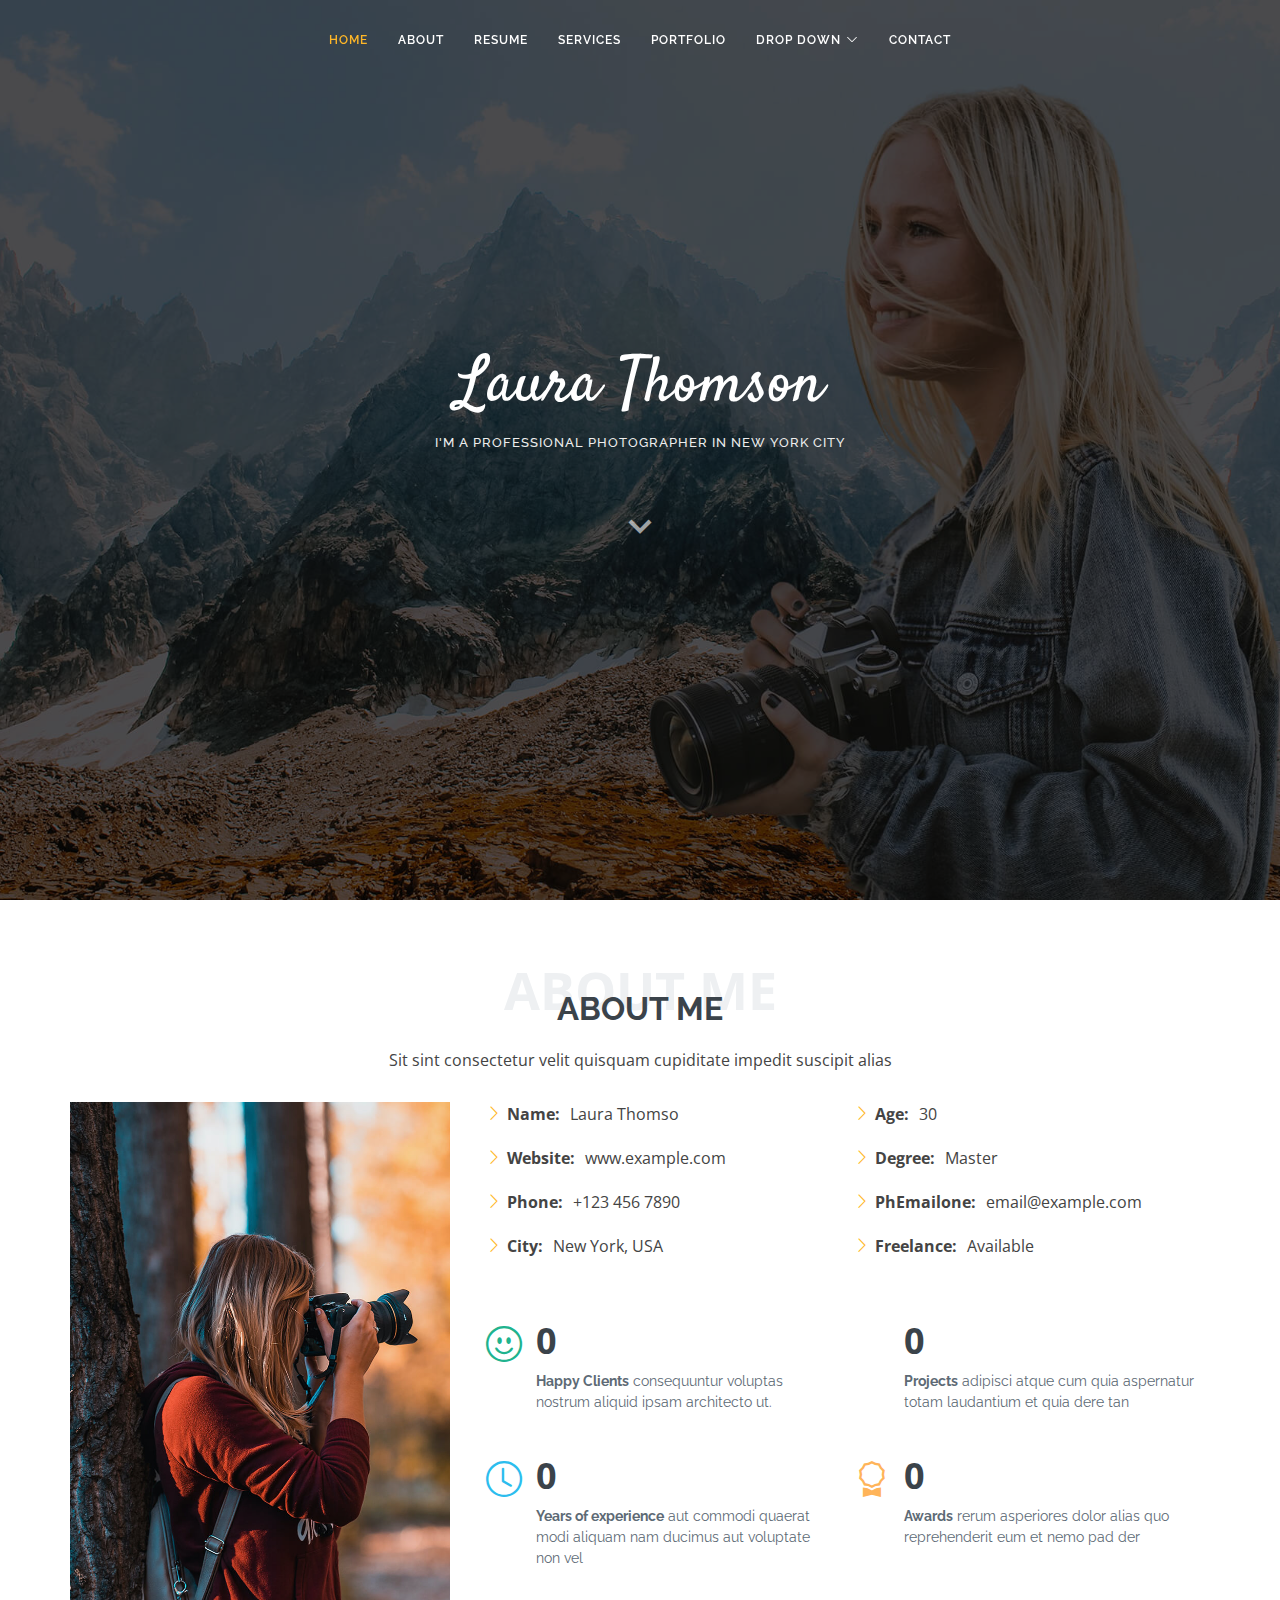
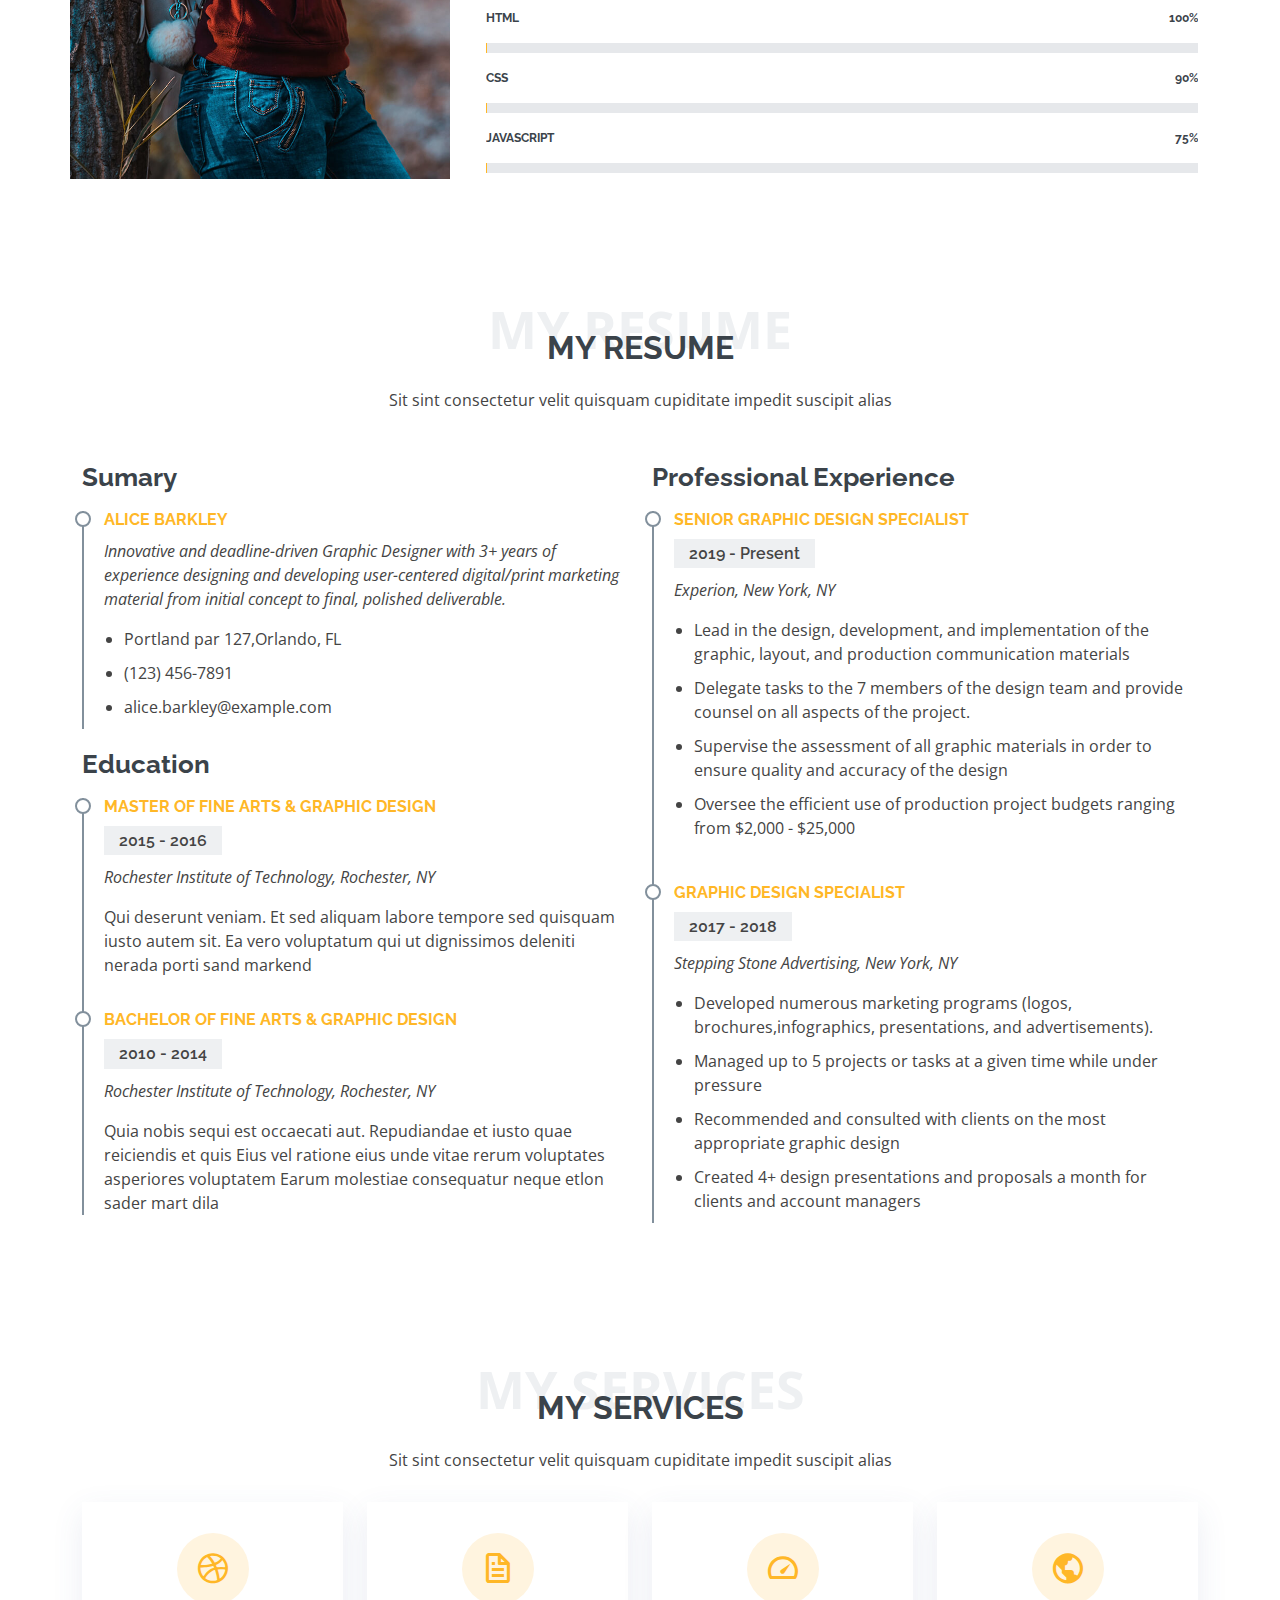
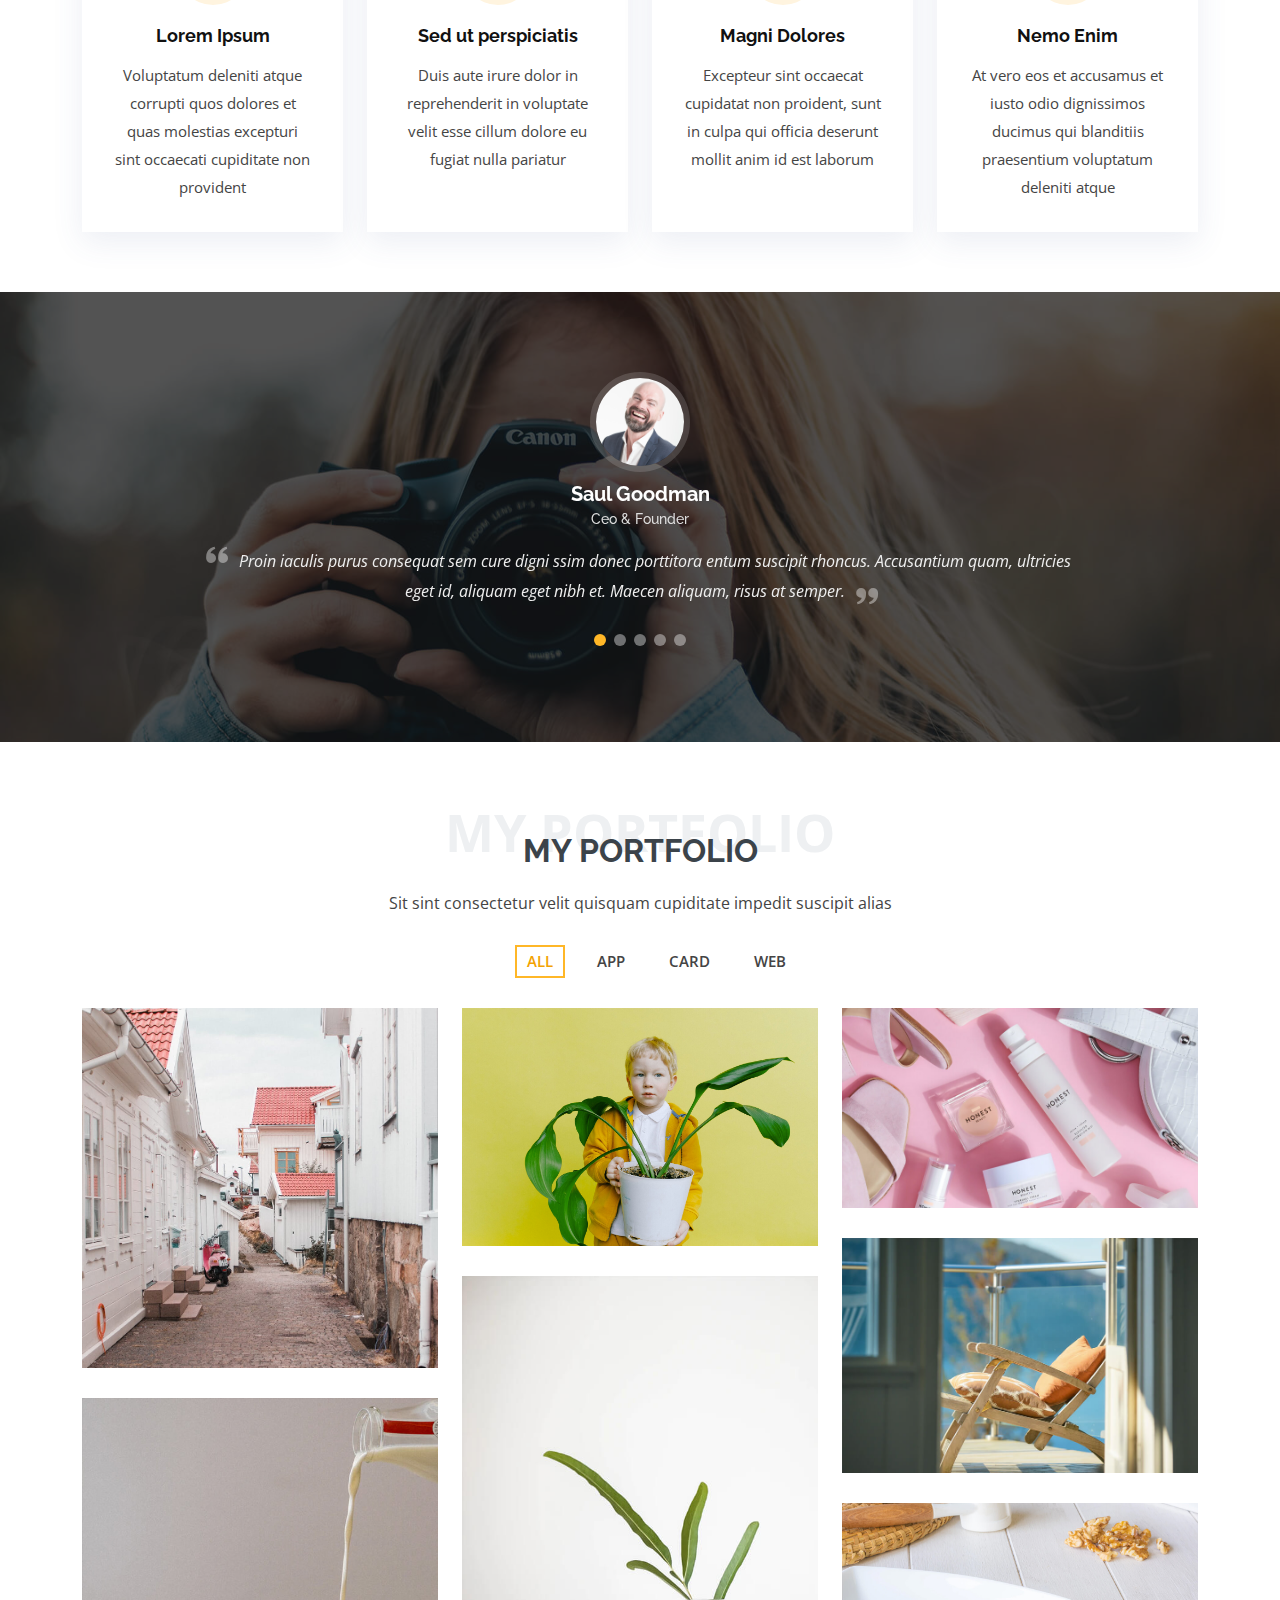
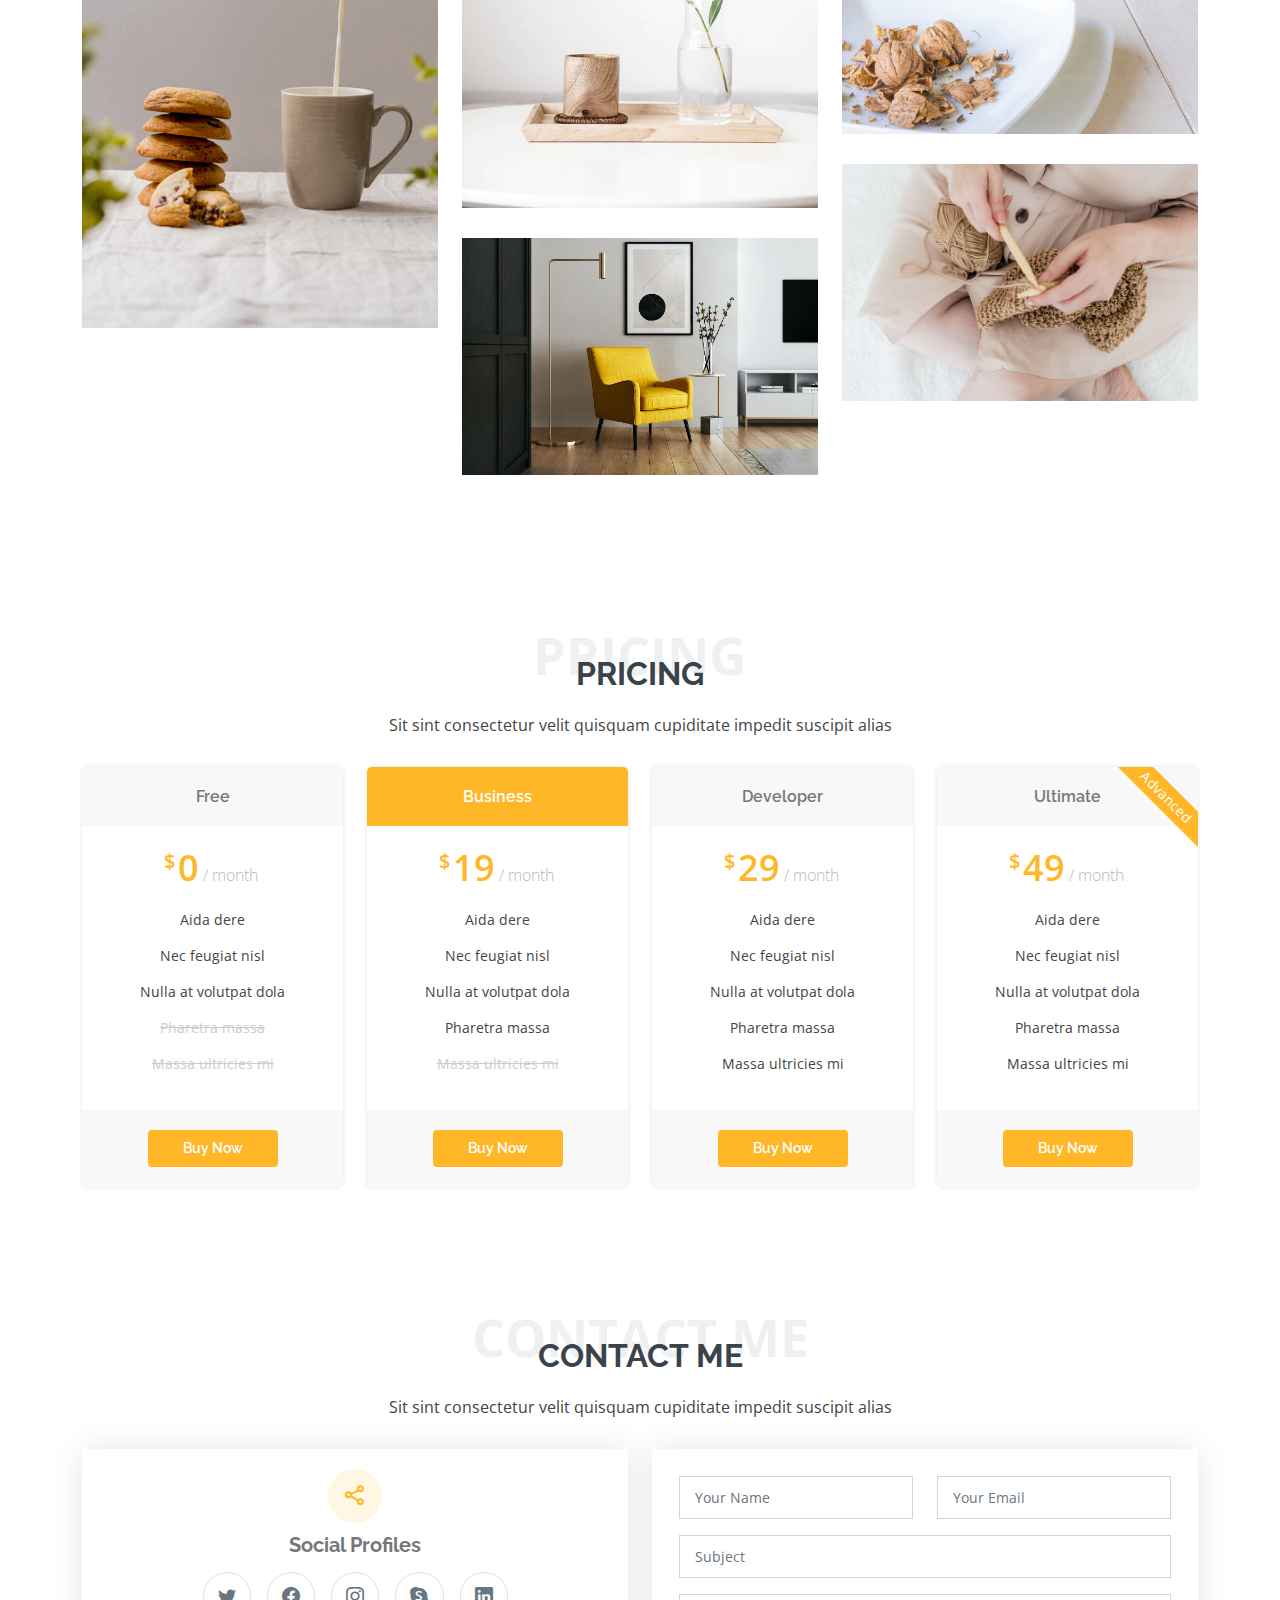
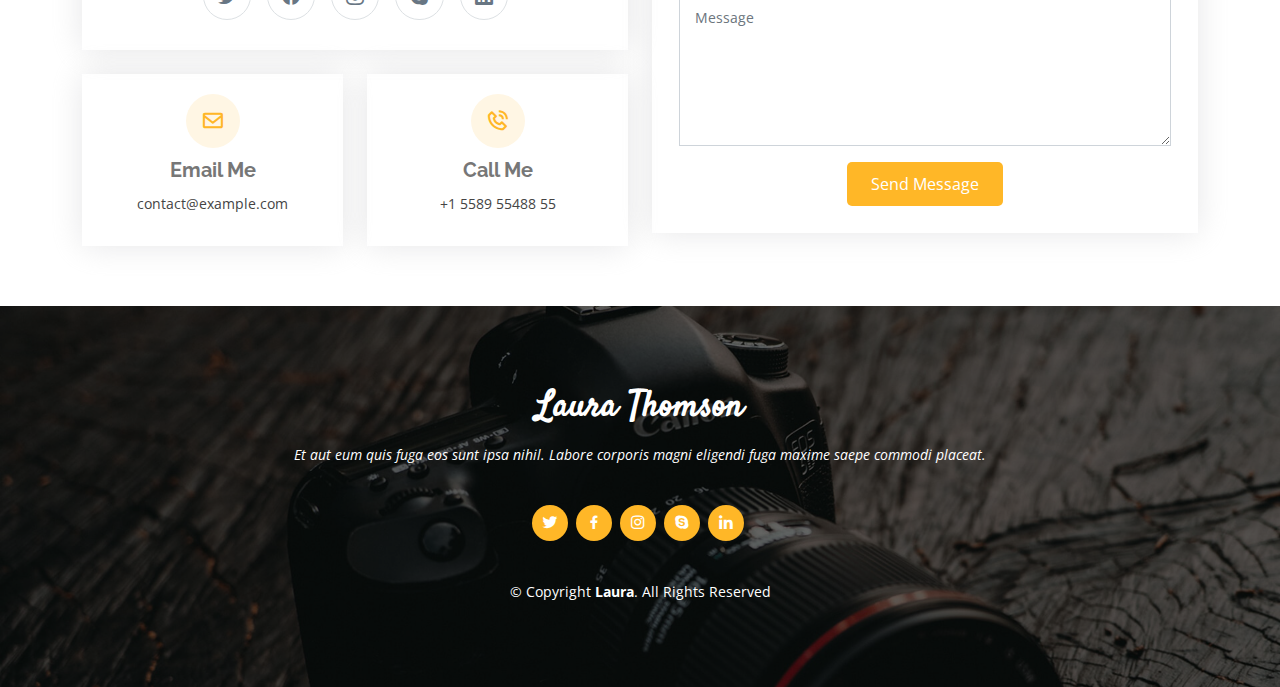
==== index.html @ f68df06b "Adds Laura starter files." ====
<!DOCTYPE html>
<html lang="en">

<head>
  <meta charset="utf-8">
  <meta content="width=device-width, initial-scale=1.0" name="viewport">

  <title>Laura Bootstrap Template - Index</title>
  <meta content="" name="description">
  <meta content="" name="keywords">

  <!-- Favicons -->
  <link href="assets/img/favicon.png" rel="icon">
  <link href="assets/img/apple-touch-icon.png" rel="apple-touch-icon">

  <!-- Google Fonts -->
  <link href="https://fonts.googleapis.com/css?family=Open+Sans:300,300i,400,400i,600,600i,700,700i|Raleway:300,300i,400,400i,500,500i,600,600i,700,700i|Satisfy" rel="stylesheet">

  <!-- Vendor CSS Files -->
  <link href="assets/vendor/bootstrap/css/bootstrap.min.css" rel="stylesheet">
  <link href="assets/vendor/bootstrap-icons/bootstrap-icons.css" rel="stylesheet">
  <link href="assets/vendor/boxicons/css/boxicons.min.css" rel="stylesheet">
  <link href="assets/vendor/glightbox/css/glightbox.min.css" rel="stylesheet">
  <link href="assets/vendor/swiper/swiper-bundle.min.css" rel="stylesheet">

  <!-- Template Main CSS File -->
  <link href="assets/css/style.css" rel="stylesheet">

  <!-- =======================================================
  * Template Name: Laura - v4.3.0
  * Template URL: https://bootstrapmade.com/laura-free-creative-bootstrap-theme/
  * Author: BootstrapMade.com
  * License: https://bootstrapmade.com/license/
  ======================================================== -->
</head>

<body>

  <!-- ======= Header ======= -->
  <header id="header" class="fixed-top d-flex justify-content-center align-items-center header-transparent">

    <nav id="navbar" class="navbar">
      <ul>
        <li><a class="nav-link scrollto active" href="#hero">Home</a></li>
        <li><a class="nav-link scrollto" href="#about">About</a></li>
        <li><a class="nav-link scrollto" href="#resume">Resume</a></li>
        <li><a class="nav-link scrollto" href="#services">Services</a></li>
        <li><a class="nav-link scrollto " href="#portfolio">Portfolio</a></li>
        <li class="dropdown"><a href="#"><span>Drop Down</span> <i class="bi bi-chevron-down"></i></a>
          <ul>
            <li><a href="#">Drop Down 1</a></li>
            <li class="dropdown"><a href="#"><span>Deep Drop Down</span> <i class="bi bi-chevron-right"></i></a>
              <ul>
                <li><a href="#">Deep Drop Down 1</a></li>
                <li><a href="#">Deep Drop Down 2</a></li>
                <li><a href="#">Deep Drop Down 3</a></li>
                <li><a href="#">Deep Drop Down 4</a></li>
                <li><a href="#">Deep Drop Down 5</a></li>
              </ul>
            </li>
            <li><a href="#">Drop Down 2</a></li>
            <li><a href="#">Drop Down 3</a></li>
            <li><a href="#">Drop Down 4</a></li>
          </ul>
        </li>
        <li><a class="nav-link scrollto" href="#contact">Contact</a></li>
      </ul>
      <i class="bi bi-list mobile-nav-toggle"></i>
    </nav><!-- .navbar -->

  </header><!-- End Header -->

  <!-- ======= Hero Section ======= -->
  <section id="hero">
    <div class="hero-container">
      <h1>Laura Thomson</h1>
      <h2>I'm a Professional Photographer In New York City</h2>
      <a href="#about" class="btn-scroll scrollto" title="Scroll Down"><i class="bx bx-chevron-down"></i></a>
    </div>
  </section><!-- End Hero -->

  <main id="main">

    <!-- ======= About Me Section ======= -->
    <section id="about" class="about">
      <div class="container">

        <div class="section-title">
          <span>About Me</span>
          <h2>About Me</h2>
          <p>Sit sint consectetur velit quisquam cupiditate impedit suscipit alias</p>
        </div>

        <div class="row">
          <div class="image col-lg-4 d-flex align-items-stretch justify-content-center justify-content-lg-start"></div>
          <div class="col-lg-8 d-flex flex-column align-items-stretch">
            <div class="content ps-lg-4 d-flex flex-column justify-content-center">
              <div class="row">
                <div class="col-lg-6">
                  <ul>
                    <li><i class="bi bi-chevron-right"></i> <strong>Name:</strong> <span>Laura Thomso</span></li>
                    <li><i class="bi bi-chevron-right"></i> <strong>Website:</strong> <span>www.example.com</span></li>
                    <li><i class="bi bi-chevron-right"></i> <strong>Phone:</strong> <span>+123 456 7890</span></li>
                    <li><i class="bi bi-chevron-right"></i> <strong>City:</strong> <span>New York, USA</span></li>
                  </ul>
                </div>
                <div class="col-lg-6">
                  <ul>
                    <li><i class="bi bi-chevron-right"></i> <strong>Age:</strong> <span>30</span></li>
                    <li><i class="bi bi-chevron-right"></i> <strong>Degree:</strong> <span>Master</span></li>
                    <li><i class="bi bi-chevron-right"></i> <strong>PhEmailone:</strong> <span>email@example.com</span></li>
                    <li><i class="bi bi-chevron-right"></i> <strong>Freelance:</strong> <span>Available</span></li>
                  </ul>
                </div>
              </div>
              <div class="row mt-n4">
                <div class="col-md-6 mt-5 d-md-flex align-items-md-stretch">
                  <div class="count-box">
                    <i class="bi bi-emoji-smile" style="color: #20b38e;"></i>
                    <span data-purecounter-start="0" data-purecounter-end="232" data-purecounter-duration="1" class="purecounter"></span>
                    <p><strong>Happy Clients</strong> consequuntur voluptas nostrum aliquid ipsam architecto ut.</p>
                  </div>
                </div>

                <div class="col-md-6 mt-5 d-md-flex align-items-md-stretch">
                  <div class="count-box">
                    <i class="bi bi-journal-richtextr" style="color: #8a1ac2;"></i>
                    <span data-purecounter-start="0" data-purecounter-end="521" data-purecounter-duration="1" class="purecounter"></span>
                    <p><strong>Projects</strong> adipisci atque cum quia aspernatur totam laudantium et quia dere tan</p>
                  </div>
                </div>

                <div class="col-md-6 mt-5 d-md-flex align-items-md-stretch">
                  <div class="count-box">
                    <i class="bi bi-clock" style="color: #2cbdee;"></i>
                    <span data-purecounter-start="0" data-purecounter-end="18" data-purecounter-duration="1" class="purecounter"></span>
                    <p><strong>Years of experience</strong> aut commodi quaerat modi aliquam nam ducimus aut voluptate non vel</p>
                  </div>
                </div>

                <div class="col-md-6 mt-5 d-md-flex align-items-md-stretch">
                  <div class="count-box">
                    <i class="bi bi-award" style="color: #ffb459;"></i>
                    <span data-purecounter-start="0" data-purecounter-end="16" data-purecounter-duration="1" class="purecounter"></span>
                    <p><strong>Awards</strong> rerum asperiores dolor alias quo reprehenderit eum et nemo pad der</p>
                  </div>
                </div>
              </div>
            </div><!-- End .content-->

            <div class="skills-content ps-lg-4">
              <div class="progress">
                <span class="skill">HTML <i class="val">100%</i></span>
                <div class="progress-bar-wrap">
                  <div class="progress-bar" role="progressbar" aria-valuenow="100" aria-valuemin="0" aria-valuemax="100"></div>
                </div>
              </div>

              <div class="progress">
                <span class="skill">CSS <i class="val">90%</i></span>
                <div class="progress-bar-wrap">
                  <div class="progress-bar" role="progressbar" aria-valuenow="90" aria-valuemin="0" aria-valuemax="100"></div>
                </div>
              </div>

              <div class="progress">
                <span class="skill">JavaScript <i class="val">75%</i></span>
                <div class="progress-bar-wrap">
                  <div class="progress-bar" role="progressbar" aria-valuenow="75" aria-valuemin="0" aria-valuemax="100"></div>
                </div>
              </div>
            </div>

          </div>
        </div>

      </div>
    </section><!-- End About Me Section -->

    <!-- ======= My Resume Section ======= -->
    <section id="resume" class="resume">
      <div class="container">

        <div class="section-title">
          <span>My Resume</span>
          <h2>My Resume</h2>
          <p>Sit sint consectetur velit quisquam cupiditate impedit suscipit alias</p>
        </div>

        <div class="row">
          <div class="col-lg-6">
            <h3 class="resume-title">Sumary</h3>
            <div class="resume-item pb-0">
              <h4>Alice Barkley</h4>
              <p><em>Innovative and deadline-driven Graphic Designer with 3+ years of experience designing and developing user-centered digital/print marketing material from initial concept to final, polished deliverable.</em></p>
              <p>
              <ul>
                <li>Portland par 127,Orlando, FL</li>
                <li>(123) 456-7891</li>
                <li>alice.barkley@example.com</li>
              </ul>
              </p>
            </div>

            <h3 class="resume-title">Education</h3>
            <div class="resume-item">
              <h4>Master of Fine Arts &amp; Graphic Design</h4>
              <h5>2015 - 2016</h5>
              <p><em>Rochester Institute of Technology, Rochester, NY</em></p>
              <p>Qui deserunt veniam. Et sed aliquam labore tempore sed quisquam iusto autem sit. Ea vero voluptatum qui ut dignissimos deleniti nerada porti sand markend</p>
            </div>
            <div class="resume-item">
              <h4>Bachelor of Fine Arts &amp; Graphic Design</h4>
              <h5>2010 - 2014</h5>
              <p><em>Rochester Institute of Technology, Rochester, NY</em></p>
              <p>Quia nobis sequi est occaecati aut. Repudiandae et iusto quae reiciendis et quis Eius vel ratione eius unde vitae rerum voluptates asperiores voluptatem Earum molestiae consequatur neque etlon sader mart dila</p>
            </div>
          </div>
          <div class="col-lg-6">
            <h3 class="resume-title">Professional Experience</h3>
            <div class="resume-item">
              <h4>Senior graphic design specialist</h4>
              <h5>2019 - Present</h5>
              <p><em>Experion, New York, NY </em></p>
              <p>
              <ul>
                <li>Lead in the design, development, and implementation of the graphic, layout, and production communication materials</li>
                <li>Delegate tasks to the 7 members of the design team and provide counsel on all aspects of the project. </li>
                <li>Supervise the assessment of all graphic materials in order to ensure quality and accuracy of the design</li>
                <li>Oversee the efficient use of production project budgets ranging from $2,000 - $25,000</li>
              </ul>
              </p>
            </div>
            <div class="resume-item">
              <h4>Graphic design specialist</h4>
              <h5>2017 - 2018</h5>
              <p><em>Stepping Stone Advertising, New York, NY</em></p>
              <p>
              <ul>
                <li>Developed numerous marketing programs (logos, brochures,infographics, presentations, and advertisements).</li>
                <li>Managed up to 5 projects or tasks at a given time while under pressure</li>
                <li>Recommended and consulted with clients on the most appropriate graphic design</li>
                <li>Created 4+ design presentations and proposals a month for clients and account managers</li>
              </ul>
              </p>
            </div>
          </div>
        </div>

      </div>
    </section><!-- End My Resume Section -->

    <!-- ======= My Services Section ======= -->
    <section id="services" class="services">
      <div class="container">

        <div class="section-title">
          <span>My Services</span>
          <h2>My Services</h2>
          <p>Sit sint consectetur velit quisquam cupiditate impedit suscipit alias</p>
        </div>

        <div class="row">
          <div class="col-md-6 col-lg-3 d-flex align-items-stretch mb-5 mb-lg-0">
            <div class="icon-box">
              <div class="icon"><i class="bx bxl-dribbble"></i></div>
              <h4 class="title"><a href="">Lorem Ipsum</a></h4>
              <p class="description">Voluptatum deleniti atque corrupti quos dolores et quas molestias excepturi sint occaecati cupiditate non provident</p>
            </div>
          </div>

          <div class="col-md-6 col-lg-3 d-flex align-items-stretch mb-5 mb-lg-0">
            <div class="icon-box">
              <div class="icon"><i class="bx bx-file"></i></div>
              <h4 class="title"><a href="">Sed ut perspiciatis</a></h4>
              <p class="description">Duis aute irure dolor in reprehenderit in voluptate velit esse cillum dolore eu fugiat nulla pariatur</p>
            </div>
          </div>

          <div class="col-md-6 col-lg-3 d-flex align-items-stretch mb-5 mb-lg-0">
            <div class="icon-box">
              <div class="icon"><i class="bx bx-tachometer"></i></div>
              <h4 class="title"><a href="">Magni Dolores</a></h4>
              <p class="description">Excepteur sint occaecat cupidatat non proident, sunt in culpa qui officia deserunt mollit anim id est laborum</p>
            </div>
          </div>

          <div class="col-md-6 col-lg-3 d-flex align-items-stretch mb-5 mb-lg-0">
            <div class="icon-box">
              <div class="icon"><i class="bx bx-world"></i></div>
              <h4 class="title"><a href="">Nemo Enim</a></h4>
              <p class="description">At vero eos et accusamus et iusto odio dignissimos ducimus qui blanditiis praesentium voluptatum deleniti atque</p>
            </div>
          </div>

        </div>

      </div>
    </section><!-- End My Services Section -->

    <!-- ======= Testimonials Section ======= -->
    <section id="testimonials" class="testimonials">
      <div class="container position-relative">

        <div class="testimonials-slider swiper-container" data-aos="fade-up" data-aos-delay="100">
          <div class="swiper-wrapper">

            <div class="swiper-slide">
              <div class="testimonial-item">
                <img src="assets/img/testimonials/testimonials-1.jpg" class="testimonial-img" alt="">
                <h3>Saul Goodman</h3>
                <h4>Ceo &amp; Founder</h4>
                <p>
                  <i class="bx bxs-quote-alt-left quote-icon-left"></i>
                  Proin iaculis purus consequat sem cure digni ssim donec porttitora entum suscipit rhoncus. Accusantium quam, ultricies eget id, aliquam eget nibh et. Maecen aliquam, risus at semper.
                  <i class="bx bxs-quote-alt-right quote-icon-right"></i>
                </p>
              </div>
            </div><!-- End testimonial item -->

            <div class="swiper-slide">
              <div class="testimonial-item">
                <img src="assets/img/testimonials/testimonials-2.jpg" class="testimonial-img" alt="">
                <h3>Sara Wilsson</h3>
                <h4>Designer</h4>
                <p>
                  <i class="bx bxs-quote-alt-left quote-icon-left"></i>
                  Export tempor illum tamen malis malis eram quae irure esse labore quem cillum quid cillum eram malis quorum velit fore eram velit sunt aliqua noster fugiat irure amet legam anim culpa.
                  <i class="bx bxs-quote-alt-right quote-icon-right"></i>
                </p>
              </div>
            </div><!-- End testimonial item -->

            <div class="swiper-slide">
              <div class="testimonial-item">
                <img src="assets/img/testimonials/testimonials-3.jpg" class="testimonial-img" alt="">
                <h3>Jena Karlis</h3>
                <h4>Store Owner</h4>
                <p>
                  <i class="bx bxs-quote-alt-left quote-icon-left"></i>
                  Enim nisi quem export duis labore cillum quae magna enim sint quorum nulla quem veniam duis minim tempor labore quem eram duis noster aute amet eram fore quis sint minim.
                  <i class="bx bxs-quote-alt-right quote-icon-right"></i>
                </p>
              </div>
            </div><!-- End testimonial item -->

            <div class="swiper-slide">
              <div class="testimonial-item">
                <img src="assets/img/testimonials/testimonials-4.jpg" class="testimonial-img" alt="">
                <h3>Matt Brandon</h3>
                <h4>Freelancer</h4>
                <p>
                  <i class="bx bxs-quote-alt-left quote-icon-left"></i>
                  Fugiat enim eram quae cillum dolore dolor amet nulla culpa multos export minim fugiat minim velit minim dolor enim duis veniam ipsum anim magna sunt elit fore quem dolore labore illum veniam.
                  <i class="bx bxs-quote-alt-right quote-icon-right"></i>
                </p>
              </div>
            </div><!-- End testimonial item -->

            <div class="swiper-slide">
              <div class="testimonial-item">
                <img src="assets/img/testimonials/testimonials-5.jpg" class="testimonial-img" alt="">
                <h3>John Larson</h3>
                <h4>Entrepreneur</h4>
                <p>
                  <i class="bx bxs-quote-alt-left quote-icon-left"></i>
                  Quis quorum aliqua sint quem legam fore sunt eram irure aliqua veniam tempor noster veniam enim culpa labore duis sunt culpa nulla illum cillum fugiat legam esse veniam culpa fore nisi cillum quid.
                  <i class="bx bxs-quote-alt-right quote-icon-right"></i>
                </p>
              </div>
            </div><!-- End testimonial item -->

          </div>
          <div class="swiper-pagination"></div>
        </div>

      </div>
    </section><!-- End Testimonials Section -->

    <!-- ======= My Portfolio Section ======= -->
    <section id="portfolio" class="portfolio">
      <div class="container">

        <div class="section-title">
          <span>My Portfolio</span>
          <h2>My Portfolio</h2>
          <p>Sit sint consectetur velit quisquam cupiditate impedit suscipit alias</p>
        </div>

        <ul id="portfolio-flters" class="d-flex justify-content-center">
          <li data-filter="*" class="filter-active">All</li>
          <li data-filter=".filter-app">App</li>
          <li data-filter=".filter-card">Card</li>
          <li data-filter=".filter-web">Web</li>
        </ul>

        <div class="row portfolio-container">

          <div class="col-lg-4 col-md-6 portfolio-item filter-app">
            <div class="portfolio-img"><img src="assets/img/portfolio/portfolio-1.jpg" class="img-fluid" alt=""></div>
            <div class="portfolio-info">
              <h4>App 1</h4>
              <p>App</p>
              <a href="assets/img/portfolio/portfolio-1.jpg" data-gallery="portfolioGallery" class="portfolio-lightbox preview-link" title="App 1"><i class="bx bx-plus"></i></a>
              <a href="portfolio-details.html" class="details-link" title="More Details"><i class="bx bx-link"></i></a>
            </div>
          </div>

          <div class="col-lg-4 col-md-6 portfolio-item filter-web">
            <div class="portfolio-img"><img src="assets/img/portfolio/portfolio-2.jpg" class="img-fluid" alt=""></div>
            <div class="portfolio-info">
              <h4>Web 3</h4>
              <p>Web</p>
              <a href="assets/img/portfolio/portfolio-2.jpg" data-gallery="portfolioGallery" class="portfolio-lightbox preview-link" title="Web 3"><i class="bx bx-plus"></i></a>
              <a href="portfolio-details.html" class="details-link" title="More Details"><i class="bx bx-link"></i></a>
            </div>
          </div>

          <div class="col-lg-4 col-md-6 portfolio-item filter-app">
            <div class="portfolio-img"><img src="assets/img/portfolio/portfolio-3.jpg" class="img-fluid" alt=""></div>
            <div class="portfolio-info">
              <h4>App 2</h4>
              <p>App</p>
              <a href="assets/img/portfolio/portfolio-3.jpg" data-gallery="portfolioGallery" class="portfolio-lightbox preview-link" title="App 2"><i class="bx bx-plus"></i></a>
              <a href="portfolio-details.html" class="details-link" title="More Details"><i class="bx bx-link"></i></a>
            </div>
          </div>

          <div class="col-lg-4 col-md-6 portfolio-item filter-card">
            <div class="portfolio-img"><img src="assets/img/portfolio/portfolio-4.jpg" class="img-fluid" alt=""></div>
            <div class="portfolio-info">
              <h4>Card 2</h4>
              <p>Card</p>
              <a href="assets/img/portfolio/portfolio-4.jpg" data-gallery="portfolioGallery" class="portfolio-lightbox preview-link" title="Card 2"><i class="bx bx-plus"></i></a>
              <a href="portfolio-details.html" class="details-link" title="More Details"><i class="bx bx-link"></i></a>
            </div>
          </div>

          <div class="col-lg-4 col-md-6 portfolio-item filter-web">
            <div class="portfolio-img"><img src="assets/img/portfolio/portfolio-5.jpg" class="img-fluid" alt=""></div>
            <div class="portfolio-info">
              <h4>Web 2</h4>
              <p>Web</p>
              <a href="assets/img/portfolio/portfolio-5.jpg" data-gallery="portfolioGallery" class="portfolio-lightbox preview-link" title="Web 2"><i class="bx bx-plus"></i></a>
              <a href="portfolio-details.html" class="details-link" title="More Details"><i class="bx bx-link"></i></a>
            </div>
          </div>

          <div class="col-lg-4 col-md-6 portfolio-item filter-app">
            <div class="portfolio-img"><img src="assets/img/portfolio/portfolio-6.jpg" class="img-fluid" alt=""></div>
            <div class="portfolio-info">
              <h4>App 3</h4>
              <p>App</p>
              <a href="assets/img/portfolio/portfolio-6.jpg" data-gallery="portfolioGallery" class="portfolio-lightbox preview-link" title="App 3"><i class="bx bx-plus"></i></a>
              <a href="portfolio-details.html" class="details-link" title="More Details"><i class="bx bx-link"></i></a>
            </div>
          </div>

          <div class="col-lg-4 col-md-6 portfolio-item filter-card">
            <div class="portfolio-img"><img src="assets/img/portfolio/portfolio-7.jpg" class="img-fluid" alt=""></div>
            <div class="portfolio-info">
              <h4>Card 1</h4>
              <p>Card</p>
              <a href="assets/img/portfolio/portfolio-7.jpg" data-gallery="portfolioGallery" class="portfolio-lightbox preview-link" title="Card 1"><i class="bx bx-plus"></i></a>
              <a href="portfolio-details.html" class="details-link" title="More Details"><i class="bx bx-link"></i></a>
            </div>
          </div>

          <div class="col-lg-4 col-md-6 portfolio-item filter-card">
            <div class="portfolio-img"><img src="assets/img/portfolio/portfolio-8.jpg" class="img-fluid" alt=""></div>
            <div class="portfolio-info">
              <h4>Card 3</h4>
              <p>Card</p>
              <a href="assets/img/portfolio/portfolio-8.jpg" data-gallery="portfolioGallery" class="portfolio-lightbox preview-link" title="Card 3"><i class="bx bx-plus"></i></a>
              <a href="portfolio-details.html" class="details-link" title="More Details"><i class="bx bx-link"></i></a>
            </div>
          </div>

          <div class="col-lg-4 col-md-6 portfolio-item filter-web">
            <div class="portfolio-img"><img src="assets/img/portfolio/portfolio-9.jpg" class="img-fluid" alt=""></div>
            <div class="portfolio-info">
              <h4>Web 3</h4>
              <p>Web</p>
              <a href="assets/img/portfolio/portfolio-9.jpg" data-gallery="portfolioGallery" class="portfolio-lightbox preview-link" title="Web 3"><i class="bx bx-plus"></i></a>
              <a href="portfolio-details.html" class="details-link" title="More Details"><i class="bx bx-link"></i></a>
            </div>
          </div>

        </div>

      </div>
    </section><!-- End My Portfolio Section -->

    <!-- ======= Pricing Section ======= -->
    <section id="pricing" class="pricing">
      <div class="container">

        <div class="section-title">
          <span>Pricing</span>
          <h2>Pricing</h2>
          <p>Sit sint consectetur velit quisquam cupiditate impedit suscipit alias</p>
        </div>

        <div class="row">

          <div class="col-lg-3 col-md-6">
            <div class="box">
              <h3>Free</h3>
              <h4><sup>$</sup>0<span> / month</span></h4>
              <ul>
                <li>Aida dere</li>
                <li>Nec feugiat nisl</li>
                <li>Nulla at volutpat dola</li>
                <li class="na">Pharetra massa</li>
                <li class="na">Massa ultricies mi</li>
              </ul>
              <div class="btn-wrap">
                <a href="#" class="btn-buy">Buy Now</a>
              </div>
            </div>
          </div>

          <div class="col-lg-3 col-md-6 mt-4 mt-md-0">
            <div class="box featured">
              <h3>Business</h3>
              <h4><sup>$</sup>19<span> / month</span></h4>
              <ul>
                <li>Aida dere</li>
                <li>Nec feugiat nisl</li>
                <li>Nulla at volutpat dola</li>
                <li>Pharetra massa</li>
                <li class="na">Massa ultricies mi</li>
              </ul>
              <div class="btn-wrap">
                <a href="#" class="btn-buy">Buy Now</a>
              </div>
            </div>
          </div>

          <div class="col-lg-3 col-md-6 mt-4 mt-lg-0">
            <div class="box">
              <h3>Developer</h3>
              <h4><sup>$</sup>29<span> / month</span></h4>
              <ul>
                <li>Aida dere</li>
                <li>Nec feugiat nisl</li>
                <li>Nulla at volutpat dola</li>
                <li>Pharetra massa</li>
                <li>Massa ultricies mi</li>
              </ul>
              <div class="btn-wrap">
                <a href="#" class="btn-buy">Buy Now</a>
              </div>
            </div>
          </div>

          <div class="col-lg-3 col-md-6 mt-4 mt-lg-0">
            <div class="box">
              <span class="advanced">Advanced</span>
              <h3>Ultimate</h3>
              <h4><sup>$</sup>49<span> / month</span></h4>
              <ul>
                <li>Aida dere</li>
                <li>Nec feugiat nisl</li>
                <li>Nulla at volutpat dola</li>
                <li>Pharetra massa</li>
                <li>Massa ultricies mi</li>
              </ul>
              <div class="btn-wrap">
                <a href="#" class="btn-buy">Buy Now</a>
              </div>
            </div>
          </div>

        </div>

      </div>
    </section><!-- End Pricing Section -->

    <!-- ======= Contact Me Section ======= -->
    <section id="contact" class="contact">
      <div class="container">

        <div class="section-title">
          <span>Contact Me</span>
          <h2>Contact Me</h2>
          <p>Sit sint consectetur velit quisquam cupiditate impedit suscipit alias</p>
        </div>

        <div class="row">

          <div class="col-lg-6">

            <div class="row">
              <div class="col-md-12">
                <div class="info-box">
                  <i class="bx bx-share-alt"></i>
                  <h3>Social Profiles</h3>
                  <div class="social-links">
                    <a href="#" class="twitter"><i class="bi bi-twitter"></i></a>
                    <a href="#" class="facebook"><i class="bi bi-facebook"></i></a>
                    <a href="#" class="instagram"><i class="bi bi-instagram"></i></a>
                    <a href="#" class="google-plus"><i class="bi bi-skype"></i></a>
                    <a href="#" class="linkedin"><i class="bi bi-linkedin"></i></a>
                  </div>
                </div>
              </div>
              <div class="col-md-6">
                <div class="info-box mt-4">
                  <i class="bx bx-envelope"></i>
                  <h3>Email Me</h3>
                  <p>contact@example.com</p>
                </div>
              </div>
              <div class="col-md-6">
                <div class="info-box mt-4">
                  <i class="bx bx-phone-call"></i>
                  <h3>Call Me</h3>
                  <p>+1 5589 55488 55</p>
                </div>
              </div>
            </div>

          </div>

          <div class="col-lg-6">
            <form action="forms/contact.php" method="post" role="form" class="php-email-form">
              <div class="row">
                <div class="col-md-6 form-group">
                  <input type="text" name="name" class="form-control" id="name" placeholder="Your Name" required>
                </div>
                <div class="col-md-6 form-group mt-3 mt-md-0">
                  <input type="email" class="form-control" name="email" id="email" placeholder="Your Email" required>
                </div>
              </div>
              <div class="form-group mt-3">
                <input type="text" class="form-control" name="subject" id="subject" placeholder="Subject" required>
              </div>
              <div class="form-group mt-3">
                <textarea class="form-control" name="message" rows="6" placeholder="Message" required></textarea>
              </div>
              <div class="my-3">
                <div class="loading">Loading</div>
                <div class="error-message"></div>
                <div class="sent-message">Your message has been sent. Thank you!</div>
              </div>
              <div class="text-center"><button type="submit">Send Message</button></div>
            </form>
          </div>

        </div>

      </div>
    </section><!-- End Contact Me Section -->

  </main><!-- End #main -->

  <!-- ======= Footer ======= -->
  <footer id="footer">
    <div class="container">
      <h3>Laura Thomson</h3>
      <p>Et aut eum quis fuga eos sunt ipsa nihil. Labore corporis magni eligendi fuga maxime saepe commodi placeat.</p>
      <div class="social-links">
        <a href="#" class="twitter"><i class="bx bxl-twitter"></i></a>
        <a href="#" class="facebook"><i class="bx bxl-facebook"></i></a>
        <a href="#" class="instagram"><i class="bx bxl-instagram"></i></a>
        <a href="#" class="google-plus"><i class="bx bxl-skype"></i></a>
        <a href="#" class="linkedin"><i class="bx bxl-linkedin"></i></a>
      </div>
      <div class="copyright">
        &copy; Copyright <strong><span>Laura</span></strong>. All Rights Reserved
      </div>
      
    </div>
  </footer><!-- End Footer -->

  <a href="#" class="back-to-top d-flex align-items-center justify-content-center"><i class="bi bi-arrow-up-short"></i></a>

  <!-- Vendor JS Files -->
  <script src="assets/vendor/bootstrap/js/bootstrap.bundle.min.js"></script>
  <script src="assets/vendor/glightbox/js/glightbox.min.js"></script>
  <script src="assets/vendor/isotope-layout/isotope.pkgd.min.js"></script>
  <script src="assets/vendor/php-email-form/validate.js"></script>
  <script src="assets/vendor/purecounter/purecounter.js"></script>
  <script src="assets/vendor/swiper/swiper-bundle.min.js"></script>
  <script src="assets/vendor/waypoints/noframework.waypoints.js"></script>

  <!-- Template Main JS File -->
  <script src="assets/js/main.js"></script>

</body>

</html>
---- assets/css/style.css ----
/**
* Template Name: Laura - v4.3.0
* Template URL: https://bootstrapmade.com/laura-free-creative-bootstrap-theme/
* Author: BootstrapMade.com
* License: https://bootstrapmade.com/license/
*/

/*--------------------------------------------------------------
# General
--------------------------------------------------------------*/
body {
  font-family: "Open Sans", sans-serif;
  color: #444444;
}

a {
  color: #ffb727;
  text-decoration: none;
}

a:hover {
  color: #ffc85a;
  text-decoration: none;
}

h1, h2, h3, h4, h5, h6 {
  font-family: "Raleway", sans-serif;
}

/*--------------------------------------------------------------
# Back to top button
--------------------------------------------------------------*/
.back-to-top {
  position: fixed;
  visibility: hidden;
  opacity: 0;
  right: 15px;
  bottom: 15px;
  z-index: 996;
  background: #ffb727;
  width: 40px;
  height: 40px;
  border-radius: 4px;
  transition: all 0.4s;
}

.back-to-top i {
  font-size: 28px;
  color: #fff;
  line-height: 0;
}

.back-to-top:hover {
  background: #ffc550;
  color: #fff;
}

.back-to-top.active {
  visibility: visible;
  opacity: 1;
}

/*--------------------------------------------------------------
# Header
--------------------------------------------------------------*/
#header {
  z-index: 997;
  transition: all 0.5s;
  height: 80px;
  background: rgba(25, 28, 31, 0.8);
}

#header.header-transparent {
  background: transparent;
}

#header.header-scrolled {
  height: 60px;
  background: rgba(25, 28, 31, 0.8);
}

/*--------------------------------------------------------------
# Navigation Menu
--------------------------------------------------------------*/
/**
* Desktop Navigation 
*/
.navbar {
  padding: 0;
}

.navbar ul {
  margin: 0;
  padding: 0;
  display: flex;
  list-style: none;
  align-items: center;
}

.navbar li {
  position: relative;
}

.navbar a, .navbar a:focus {
  display: flex;
  align-items: center;
  justify-content: space-between;
  padding: 10px 15px;
  color: #fff;
  white-space: nowrap;
  transition: 0.3s;
  font-size: 12px;
  font-family: "Raleway", sans-serif;
  text-transform: uppercase;
  font-weight: 600;
  letter-spacing: 1px;
}

.navbar a i, .navbar a:focus i {
  font-size: 12px;
  line-height: 0;
  margin-left: 5px;
}

.navbar a:hover, .navbar .active, .navbar .active:focus, .navbar li:hover > a {
  color: #ffb727;
}

.navbar .dropdown ul {
  display: block;
  position: absolute;
  left: 14px;
  top: calc(100% + 30px);
  margin: 0;
  padding: 10px 0;
  z-index: 99;
  opacity: 0;
  visibility: hidden;
  background: #fff;
  box-shadow: 0px 0px 30px rgba(127, 137, 161, 0.25);
  transition: 0.3s;
  border-radius: 4px;
}

.navbar .dropdown ul li {
  min-width: 200px;
}

.navbar .dropdown ul a {
  padding: 10px 20px;
  font-size: 14px;
  text-transform: none;
  font-weight: 400;
  color: #3b434a;
  letter-spacing: 1px;
}

.navbar .dropdown ul a i {
  font-size: 12px;
}

.navbar .dropdown ul a:hover, .navbar .dropdown ul .active:hover, .navbar .dropdown ul li:hover > a {
  color: #ffb727;
}

.navbar .dropdown:hover > ul {
  opacity: 1;
  top: 100%;
  visibility: visible;
}

.navbar .dropdown .dropdown ul {
  top: 0;
  left: calc(100% - 30px);
  visibility: hidden;
}

.navbar .dropdown .dropdown:hover > ul {
  opacity: 1;
  top: 0;
  left: 100%;
  visibility: visible;
}

@media (max-width: 1366px) {
  .navbar .dropdown .dropdown ul {
    left: -90%;
  }
  .navbar .dropdown .dropdown:hover > ul {
    left: -100%;
  }
}

/**
* Mobile Navigation 
*/
.mobile-nav-toggle {
  color: #fff;
  font-size: 28px;
  cursor: pointer;
  display: none;
  line-height: 0;
  transition: 0.5s;
}

@media (max-width: 991px) {
  .mobile-nav-toggle {
    display: block;
  }
  .navbar ul {
    display: none;
  }
}

.navbar-mobile {
  position: fixed;
  overflow: hidden;
  top: 0;
  right: 0;
  left: 0;
  bottom: 0;
  background: rgba(36, 41, 46, 0.9);
  transition: 0.3s;
  z-index: 999;
}

.navbar-mobile .mobile-nav-toggle {
  position: absolute;
  top: 15px;
  right: 15px;
}

.navbar-mobile ul {
  display: block;
  position: absolute;
  top: 55px;
  right: 15px;
  bottom: 15px;
  left: 15px;
  padding: 10px 0;
  border-radius: 10px;
  background-color: #fff;
  overflow-y: auto;
  transition: 0.3s;
}

.navbar-mobile a {
  padding: 10px 20px;
  font-size: 14px;
  color: #3b434a;
}

.navbar-mobile a:hover, .navbar-mobile .active, .navbar-mobile li:hover > a {
  color: #ffb727;
}

.navbar-mobile .getstarted {
  margin: 15px;
}

.navbar-mobile .dropdown ul {
  position: static;
  display: none;
  margin: 10px 20px;
  padding: 10px 0;
  z-index: 99;
  opacity: 1;
  visibility: visible;
  background: #fff;
  box-shadow: 0px 0px 30px rgba(127, 137, 161, 0.25);
}

.navbar-mobile .dropdown ul li {
  min-width: 200px;
}

.navbar-mobile .dropdown ul a {
  padding: 10px 20px;
}

.navbar-mobile .dropdown ul a i {
  font-size: 12px;
}

.navbar-mobile .dropdown ul a:hover, .navbar-mobile .dropdown ul .active:hover, .navbar-mobile .dropdown ul li:hover > a {
  color: #ffb727;
}

.navbar-mobile .dropdown > .dropdown-active {
  display: block;
}

/*--------------------------------------------------------------
# Hero Section
--------------------------------------------------------------*/
#hero {
  width: 100%;
  height: 100vh;
  background: url("../img/hero-bg.jpg") top right;
  background-size: cover;
  position: relative;
}

#hero:before {
  content: "";
  background: rgba(0, 0, 0, 0.65);
  position: absolute;
  bottom: 0;
  top: 0;
  left: 0;
  right: 0;
}

#hero .hero-container {
  position: absolute;
  bottom: 0;
  top: 0;
  left: 0;
  right: 0;
  display: flex;
  justify-content: center;
  align-items: center;
  flex-direction: column;
  padding: 0 15px;
}

#hero h1 {
  margin: 0 0 10px 0;
  font-size: 64px;
  font-family: "Satisfy", serif;
  color: #fff;
}

#hero h2 {
  color: #eee;
  margin-bottom: 50px;
  font-size: 13px;
  font-weight: 500;
  letter-spacing: 1px;
  text-transform: uppercase;
}

#hero .btn-scroll {
  transition: 0.4s;
  color: rgba(255, 255, 255, 0.6);
  animation: up-down 1s ease-in-out infinite alternate-reverse both;
}

#hero .btn-scroll i {
  font-size: 48px;
}

#hero .btn-scroll:hover {
  color: #ffb727;
}

@media (min-width: 1024px) {
  #hero {
    background-attachment: fixed;
  }
}

@media (max-width: 575px) {
  #hero h1 {
    font-size: 40px;
  }
  #hero h2 {
    text-align: center;
    margin-bottom: 30px;
  }
}

@-webkit-keyframes up-down {
  0% {
    transform: translateY(5px);
  }
  100% {
    transform: translateY(-5px);
  }
}

@keyframes up-down {
  0% {
    transform: translateY(5px);
  }
  100% {
    transform: translateY(-5px);
  }
}

/*--------------------------------------------------------------
# Sections General
--------------------------------------------------------------*/
section {
  padding: 60px 0;
}

.section-bg {
  background-color: white;
}

.section-title {
  text-align: center;
  padding: 30px 0;
  position: relative;
}

.section-title h2 {
  font-size: 32px;
  font-weight: 700;
  text-transform: uppercase;
  margin-bottom: 20px;
  padding-bottom: 0;
  color: #3b434a;
  position: relative;
  z-index: 2;
}

.section-title span {
  position: absolute;
  top: 30px;
  color: #eef0f2;
  left: 0;
  right: 0;
  z-index: 1;
  font-weight: 700;
  font-size: 52px;
  text-transform: uppercase;
  line-height: 0;
}

.section-title p {
  margin-bottom: 0;
  position: relative;
  z-index: 2;
}

@media (max-width: 575px) {
  .section-title h2 {
    font-size: 28px;
    margin-bottom: 15px;
  }
  .section-title span {
    font-size: 38px;
  }
}

/*--------------------------------------------------------------
# Breadcrumbs
--------------------------------------------------------------*/
.breadcrumbs {
  padding: 20px 0;
  background-color: #f4f5f6;
  min-height: 40px;
  margin-top: 78px;
}

@media (max-width: 992px) {
  .breadcrumbs {
    margin-top: 60px;
  }
}

.breadcrumbs h2 {
  font-size: 24px;
  font-weight: 300;
  margin: 0;
}

@media (max-width: 992px) {
  .breadcrumbs h2 {
    margin: 0 0 10px 0;
  }
}

.breadcrumbs ol {
  display: flex;
  flex-wrap: wrap;
  list-style: none;
  padding: 0;
  margin: 0;
  font-size: 14px;
}

.breadcrumbs ol li + li {
  padding-left: 10px;
}

.breadcrumbs ol li + li::before {
  display: inline-block;
  padding-right: 10px;
  color: #6c757d;
  content: "/";
}

@media (max-width: 768px) {
  .breadcrumbs .d-flex {
    display: block !important;
  }
  .breadcrumbs ol {
    display: block;
  }
  .breadcrumbs ol li {
    display: inline-block;
  }
}

/*--------------------------------------------------------------
# About Me
--------------------------------------------------------------*/
.about .content h3 {
  font-weight: 700;
  font-size: 26px;
  color: #3b434a;
  text-transform: uppercase;
}

.about .content ul {
  list-style: none;
  padding: 0;
}

.about .content ul li {
  margin-bottom: 20px;
  display: flex;
  align-items: center;
}

.about .content ul strong {
  margin-right: 10px;
}

.about .content ul i {
  font-size: 16px;
  margin-right: 5px;
  color: #ffb727;
  line-height: 0;
}

.about .content p:last-child {
  margin-bottom: 0;
}

.about .content .count-box {
  width: 100%;
}

.about .content .count-box i {
  display: block;
  font-size: 36px;
  color: #ffb727;
  float: left;
  line-height: 0;
}

.about .content .count-box span {
  font-size: 36px;
  line-height: 30px;
  display: block;
  font-weight: 700;
  color: #3b434a;
  margin-left: 50px;
}

.about .content .count-box p {
  padding: 15px 0 0 0;
  margin: 0 0 0 50px;
  font-family: "Raleway", sans-serif;
  font-size: 14px;
  color: #5d6a75;
}

.about .content .count-box a {
  font-weight: 600;
  display: block;
  margin-top: 20px;
  color: #5d6a75;
  font-size: 15px;
  font-family: "Satisfy", serif;
  transition: ease-in-out 0.3s;
}

.about .content .count-box a:hover {
  color: #82909c;
}

.about .image {
  background: url("../img/me.jpg") center center no-repeat;
  background-size: cover;
  min-height: 500px;
}

.about .skills-content {
  margin-top: 30px;
}

.about .skills-content .progress {
  height: 60px;
  display: block;
  background: none;
  border-radius: 0;
}

.about .skills-content .progress .skill {
  padding: 10px 0;
  margin: 0 0 6px 0;
  text-transform: uppercase;
  display: block;
  font-weight: 700;
  font-family: "Raleway", sans-serif;
  color: #3b434a;
}

.about .skills-content .progress .skill .val {
  float: right;
  font-style: normal;
}

.about .skills-content .progress-bar-wrap {
  background: #e6e8eb;
}

.about .skills-content .progress-bar {
  width: 1px;
  height: 10px;
  transition: .9s;
  background-color: #ffb727;
}

/*--------------------------------------------------------------
# My Resume
--------------------------------------------------------------*/
.resume .resume-title {
  font-size: 26px;
  font-weight: 700;
  margin-top: 20px;
  margin-bottom: 20px;
  color: #3b434a;
}

.resume .resume-item {
  padding: 0 0 20px 20px;
  margin-top: -2px;
  border-left: 2px solid #82909c;
  position: relative;
}

.resume .resume-item h4 {
  line-height: 18px;
  font-size: 16px;
  font-weight: 700;
  text-transform: uppercase;
  color: #ffb727;
  margin-bottom: 10px;
}

.resume .resume-item h5 {
  font-size: 16px;
  background: #eef0f2;
  padding: 5px 15px;
  display: inline-block;
  font-weight: 600;
  margin-bottom: 10px;
}

.resume .resume-item ul {
  padding-left: 20px;
}

.resume .resume-item ul li {
  padding-bottom: 10px;
}

.resume .resume-item:last-child {
  padding-bottom: 0;
}

.resume .resume-item::before {
  content: "";
  position: absolute;
  width: 16px;
  height: 16px;
  border-radius: 50px;
  left: -9px;
  top: 0;
  background: #fff;
  border: 2px solid #82909c;
}

/*--------------------------------------------------------------
# My Services
--------------------------------------------------------------*/
.services .icon-box {
  padding: 30px;
  position: relative;
  overflow: hidden;
  background: #fff;
  box-shadow: 0 10px 29px 0 rgba(68, 88, 144, 0.1);
  transition: all 0.3s ease-in-out;
  text-align: center;
  border: 1px solid #fff;
}

.services .icon {
  margin: 0 auto 20px auto;
  padding-top: 17px;
  display: inline-block;
  text-align: center;
  border-radius: 50%;
  width: 72px;
  height: 72px;
  background: #fff4df;
}

.services .icon i {
  font-size: 36px;
  line-height: 1;
  color: #ffb727;
}

.services .title {
  font-weight: 700;
  margin-bottom: 15px;
  font-size: 18px;
}

.services .title a {
  color: #111;
  transition: 0.3s;
}

.services .description {
  font-size: 15px;
  line-height: 28px;
  margin-bottom: 0;
}

.services .icon-box:hover {
  border-color: #ffb727;
}

.services .icon-box:hover .title a {
  color: #ffb727;
}

/*--------------------------------------------------------------
# Testimonials
--------------------------------------------------------------*/
.testimonials {
  padding: 80px 0;
  background: url("../img/testimonials-bg.jpg") no-repeat;
  background-position: center center;
  background-size: cover;
  position: relative;
}

.testimonials::before {
  content: "";
  position: absolute;
  left: 0;
  right: 0;
  top: 0;
  bottom: 0;
  background: rgba(14, 16, 17, 0.7);
}

.testimonials .section-header {
  margin-bottom: 40px;
}

.testimonials .testimonial-item {
  text-align: center;
  color: #fff;
}

.testimonials .testimonial-item .testimonial-img {
  width: 100px;
  border-radius: 50%;
  border: 6px solid rgba(255, 255, 255, 0.15);
  margin: 0 auto;
}

.testimonials .testimonial-item h3 {
  font-size: 20px;
  font-weight: bold;
  margin: 10px 0 5px 0;
  color: #fff;
}

.testimonials .testimonial-item h4 {
  font-size: 14px;
  color: #ddd;
  margin: 0 0 15px 0;
}

.testimonials .testimonial-item .quote-icon-left, .testimonials .testimonial-item .quote-icon-right {
  color: rgba(255, 255, 255, 0.4);
  font-size: 26px;
}

.testimonials .testimonial-item .quote-icon-left {
  display: inline-block;
  left: -5px;
  position: relative;
}

.testimonials .testimonial-item .quote-icon-right {
  display: inline-block;
  right: -5px;
  position: relative;
  top: 10px;
}

.testimonials .testimonial-item p {
  font-style: italic;
  margin: 0 auto 15px auto;
  color: #eee;
}

.testimonials .swiper-pagination {
  margin-top: 20px;
  position: relative;
}

.testimonials .swiper-pagination .swiper-pagination-bullet {
  width: 12px;
  height: 12px;
  opacity: 1;
  background-color: rgba(255, 255, 255, 0.4);
}

.testimonials .swiper-pagination .swiper-pagination-bullet-active {
  background-color: #ffb727;
}

@media (min-width: 992px) {
  .testimonials .testimonial-item p {
    width: 80%;
  }
}

/*--------------------------------------------------------------
# My Portfolio
--------------------------------------------------------------*/
.portfolio #portfolio-flters {
  list-style: none;
  margin-bottom: 20px;
}

.portfolio #portfolio-flters li {
  cursor: pointer;
  display: inline-block;
  margin: 0 10px 10px 10px;
  font-size: 15px;
  font-weight: 600;
  line-height: 1;
  padding: 7px 10px;
  text-transform: uppercase;
  color: #444444;
  transition: all 0.3s ease-in-out;
  border: 2px solid #fff;
}

.portfolio #portfolio-flters li:hover, .portfolio #portfolio-flters li.filter-active {
  color: #f3a200;
  border-color: #ffb727;
}

.portfolio .portfolio-item {
  margin-bottom: 30px;
}

.portfolio .portfolio-item .portfolio-img {
  overflow: hidden;
}

.portfolio .portfolio-item .portfolio-img img {
  transition: all 0.8s ease-in-out;
}

.portfolio .portfolio-item .portfolio-info {
  opacity: 0;
  position: absolute;
  left: 15px;
  bottom: 0;
  z-index: 3;
  right: 15px;
  transition: all ease-in-out 0.3s;
  background: rgba(0, 0, 0, 0.5);
  padding: 10px 15px;
}

.portfolio .portfolio-item .portfolio-info h4 {
  font-size: 18px;
  color: #fff;
  font-weight: 600;
  color: #fff;
  margin-bottom: 0px;
}

.portfolio .portfolio-item .portfolio-info p {
  color: rgba(255, 255, 255, 0.8);
  font-size: 14px;
  margin-bottom: 0;
}

.portfolio .portfolio-item .portfolio-info .preview-link, .portfolio .portfolio-item .portfolio-info .details-link {
  position: absolute;
  right: 40px;
  font-size: 24px;
  top: calc(50% - 18px);
  color: #fff;
  transition: 0.3s;
}

.portfolio .portfolio-item .portfolio-info .preview-link:hover, .portfolio .portfolio-item .portfolio-info .details-link:hover {
  color: #ffc041;
}

.portfolio .portfolio-item .portfolio-info .details-link {
  right: 10px;
}

.portfolio .portfolio-item:hover .portfolio-img img {
  transform: scale(1.2);
}

.portfolio .portfolio-item:hover .portfolio-info {
  opacity: 1;
}

/*--------------------------------------------------------------
# Portfolio Details
--------------------------------------------------------------*/
.portfolio-details {
  padding-top: 40px;
}

.portfolio-details .portfolio-details-slider img {
  width: 100%;
}

.portfolio-details .portfolio-details-slider .swiper-pagination {
  margin-top: 20px;
  position: relative;
}

.portfolio-details .portfolio-details-slider .swiper-pagination .swiper-pagination-bullet {
  width: 12px;
  height: 12px;
  background-color: #fff;
  opacity: 1;
  border: 1px solid #ffb727;
}

.portfolio-details .portfolio-details-slider .swiper-pagination .swiper-pagination-bullet-active {
  background-color: #ffb727;
}

.portfolio-details .portfolio-info {
  padding: 30px;
  box-shadow: 0px 0 30px rgba(59, 67, 74, 0.08);
}

.portfolio-details .portfolio-info h3 {
  font-size: 22px;
  font-weight: 700;
  margin-bottom: 20px;
  padding-bottom: 20px;
  border-bottom: 1px solid #eee;
}

.portfolio-details .portfolio-info ul {
  list-style: none;
  padding: 0;
  font-size: 15px;
}

.portfolio-details .portfolio-info ul li + li {
  margin-top: 10px;
}

.portfolio-details .portfolio-description {
  padding-top: 30px;
}

.portfolio-details .portfolio-description h2 {
  font-size: 26px;
  font-weight: 700;
  margin-bottom: 20px;
}

.portfolio-details .portfolio-description p {
  padding: 0;
}

/*--------------------------------------------------------------
# Pricing
--------------------------------------------------------------*/
.pricing .box {
  padding: 20px;
  background: #fff;
  text-align: center;
  box-shadow: 0px 0px 4px rgba(0, 0, 0, 0.12);
  border-radius: 5px;
  position: relative;
  overflow: hidden;
}

.pricing h3 {
  font-weight: 400;
  margin: -20px -20px 20px -20px;
  padding: 20px 15px;
  font-size: 16px;
  font-weight: 600;
  color: #777777;
  background: #f8f8f8;
}

.pricing h4 {
  font-size: 36px;
  color: #ffb727;
  font-weight: 600;
  font-family: "Open Sans", sans-serif;
  margin-bottom: 20px;
}

.pricing h4 sup {
  font-size: 20px;
  top: -12px;
  left: -3px;
}

.pricing h4 span {
  color: #bababa;
  font-size: 16px;
  font-weight: 300;
}

.pricing ul {
  padding: 0;
  list-style: none;
  color: #444444;
  text-align: center;
  line-height: 20px;
  font-size: 14px;
}

.pricing ul li {
  padding-bottom: 16px;
}

.pricing ul i {
  color: #ffb727;
  font-size: 18px;
  padding-right: 4px;
}

.pricing ul .na {
  color: #ccc;
  text-decoration: line-through;
}

.pricing .btn-wrap {
  margin: 20px -20px -20px -20px;
  padding: 20px 15px;
  background: #f8f8f8;
  text-align: center;
}

.pricing .btn-buy {
  background: #ffb727;
  display: inline-block;
  padding: 8px 35px;
  border-radius: 4px;
  color: #fff;
  transition: none;
  font-size: 14px;
  font-weight: 400;
  font-family: "Raleway", sans-serif;
  font-weight: 600;
  transition: 0.3s;
}

.pricing .btn-buy:hover {
  background: #ffc85a;
}

.pricing .featured h3 {
  color: #fff;
  background: #ffb727;
}

.pricing .advanced {
  width: 200px;
  position: absolute;
  top: 18px;
  right: -68px;
  transform: rotate(45deg);
  z-index: 1;
  font-size: 14px;
  padding: 1px 0 3px 0;
  background: #ffb727;
  color: #fff;
}

/*--------------------------------------------------------------
# Contact Me
--------------------------------------------------------------*/
.contact .info-box {
  color: #444444;
  text-align: center;
  box-shadow: 0 0 30px rgba(214, 215, 216, 0.6);
  padding: 20px 0 30px 0;
}

.contact .info-box i.bx {
  font-size: 24px;
  color: #ffb727;
  border-radius: 50%;
  padding: 15px;
  background: #fff6e4;
}

.contact .info-box h3 {
  font-size: 20px;
  color: #777777;
  font-weight: 700;
  margin: 10px 0;
}

.contact .info-box p {
  padding: 0;
  line-height: 24px;
  font-size: 14px;
  margin-bottom: 0;
}

.contact .social-links {
  margin-top: 15px;
  display: flex;
  justify-content: center;
}

.contact .social-links a {
  font-size: 18px;
  display: inline-block;
  color: #687683;
  line-height: 1;
  margin: 0 8px;
  transition: 0.3s;
  padding: 14px;
  border-radius: 50px;
  border: 1px solid #dde1e4;
}

.contact .social-links a:hover {
  color: #fff;
  border-color: #ffb727;
  background: #ffb727;
}

.contact .php-email-form {
  box-shadow: 0 0 30px rgba(214, 215, 216, 0.6);
  padding: 27px;
}

.contact .php-email-form .validate {
  display: none;
  color: red;
  margin: 0 0 15px 0;
  font-weight: 400;
  font-size: 13px;
}

.contact .php-email-form .error-message {
  display: none;
  color: #fff;
  background: #ed3c0d;
  text-align: left;
  padding: 15px;
  font-weight: 600;
}

.contact .php-email-form .error-message br + br {
  margin-top: 25px;
}

.contact .php-email-form .sent-message {
  display: none;
  color: #fff;
  background: #18d26e;
  text-align: center;
  padding: 15px;
  font-weight: 600;
}

.contact .php-email-form .loading {
  display: none;
  background: #fff;
  text-align: center;
  padding: 15px;
}

.contact .php-email-form .loading:before {
  content: "";
  display: inline-block;
  border-radius: 50%;
  width: 24px;
  height: 24px;
  margin: 0 10px -6px 0;
  border: 3px solid #18d26e;
  border-top-color: #eee;
  -webkit-animation: animate-loading 1s linear infinite;
  animation: animate-loading 1s linear infinite;
}

.contact .php-email-form input, .contact .php-email-form textarea {
  border-radius: 0;
  box-shadow: none;
  font-size: 14px;
}

.contact .php-email-form input::focus, .contact .php-email-form textarea::focus {
  background-color: #ffb727;
}

.contact .php-email-form input {
  padding: 10px 15px;
}

.contact .php-email-form textarea {
  padding: 12px 15px;
}

.contact .php-email-form button[type="submit"] {
  background: #ffb727;
  border: 0;
  padding: 10px 24px;
  color: #fff;
  transition: 0.4s;
  border-radius: 5px;
}

.contact .php-email-form button[type="submit"]:hover {
  background: #ffc85a;
}

@-webkit-keyframes animate-loading {
  0% {
    transform: rotate(0deg);
  }
  100% {
    transform: rotate(360deg);
  }
}

@keyframes animate-loading {
  0% {
    transform: rotate(0deg);
  }
  100% {
    transform: rotate(360deg);
  }
}

/*--------------------------------------------------------------
# Footer
--------------------------------------------------------------*/
#footer {
  background: url("../img/footer-bg.jpg") top center no-repeat;
  background-size: cover;
  color: #fff;
  font-size: 14px;
  text-align: center;
  padding: 80px 0;
  position: relative;
}

#footer::before {
  content: "";
  position: absolute;
  left: 0;
  right: 0;
  top: 0;
  bottom: 0;
  background: rgba(0, 0, 0, 0.6);
}

#footer .container {
  position: relative;
}

#footer h3 {
  font-size: 36px;
  font-weight: 700;
  color: #fff;
  position: relative;
  font-family: "Satisfy", serif;
  padding: 0;
  margin: 0 0 15px 0;
}

#footer p {
  font-size: 15;
  font-style: italic;
  padding: 0;
  margin: 0 0 40px 0;
}

#footer .social-links {
  margin: 0 0 40px 0;
}

#footer .social-links a {
  font-size: 18px;
  display: inline-block;
  background: #ffb727;
  color: #fff;
  line-height: 1;
  padding: 8px 0;
  margin-right: 4px;
  border-radius: 50%;
  text-align: center;
  width: 36px;
  height: 36px;
  transition: 0.3s;
}

#footer .social-links a:hover {
  background: #f3a200;
  color: #fff;
  text-decoration: none;
}

#footer .copyright {
  margin: 0 0 5px 0;
}

#footer .credits {
  font-size: 13px;
}
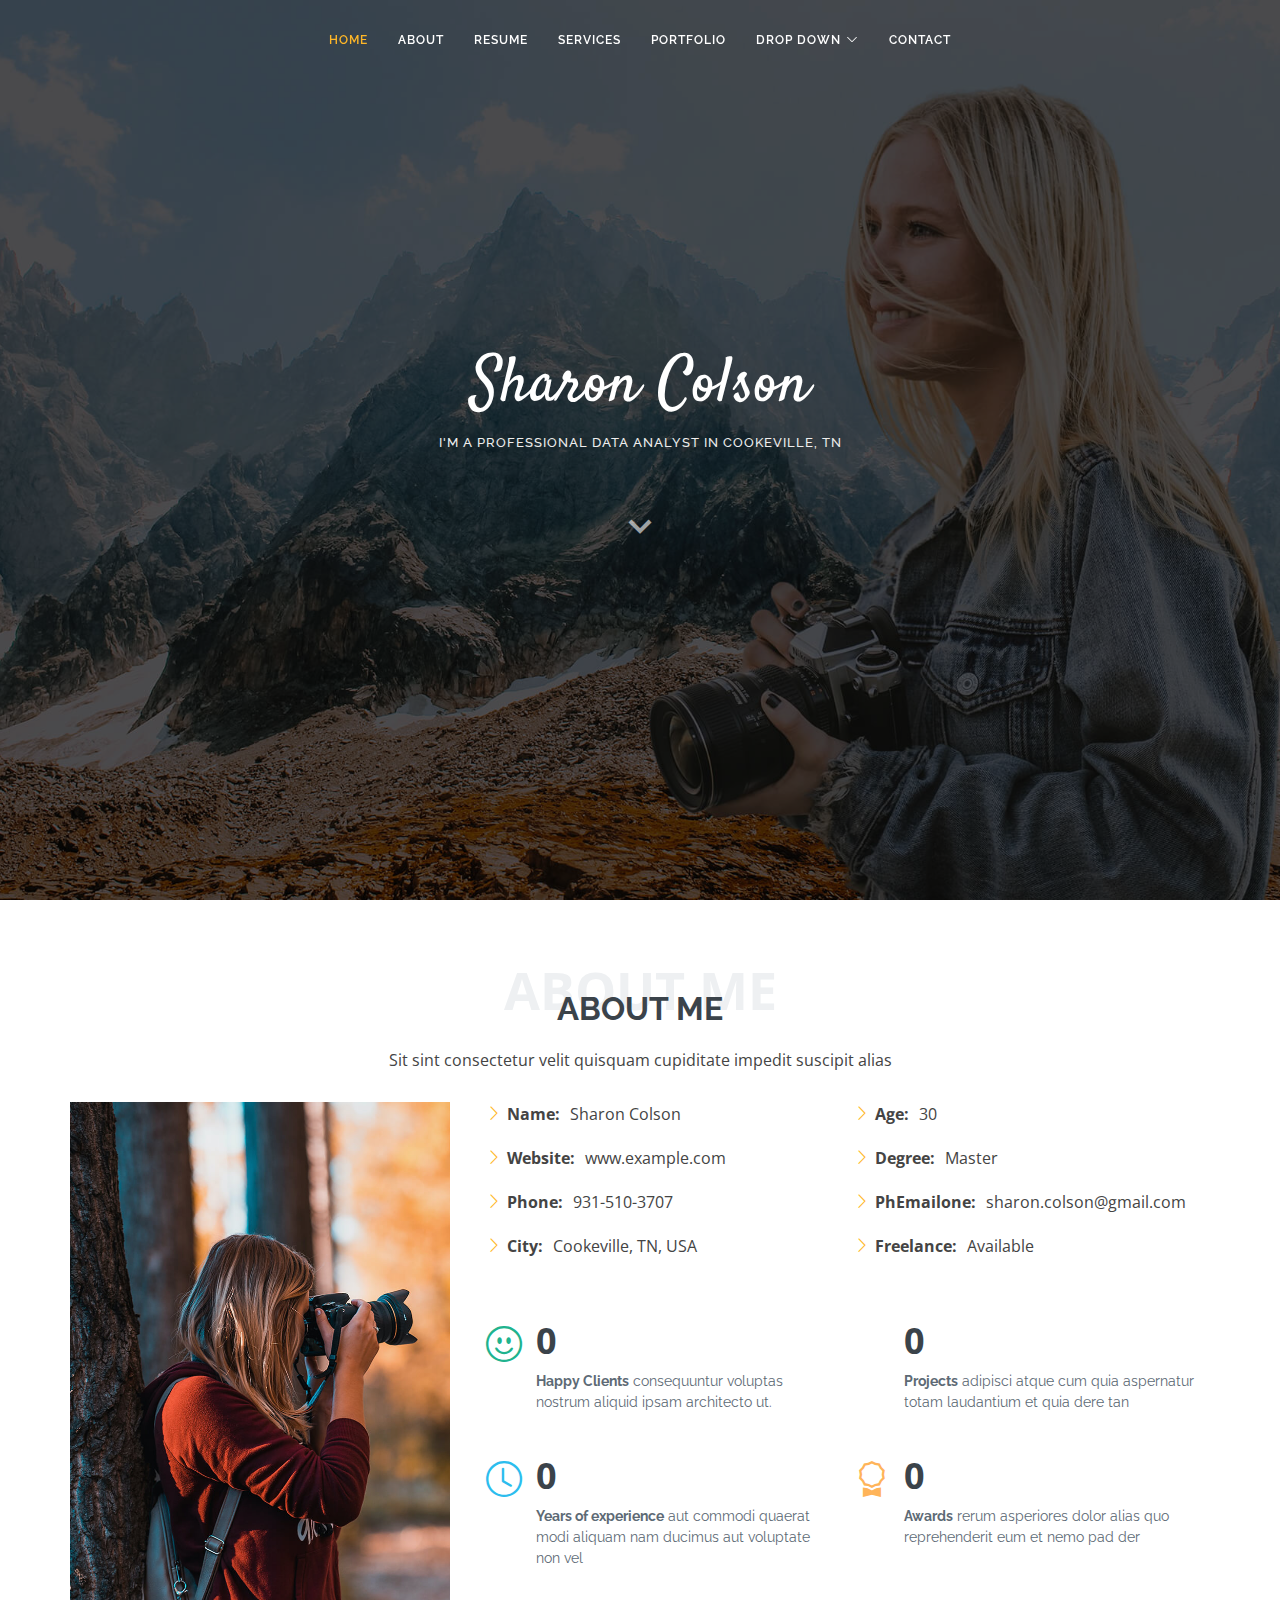
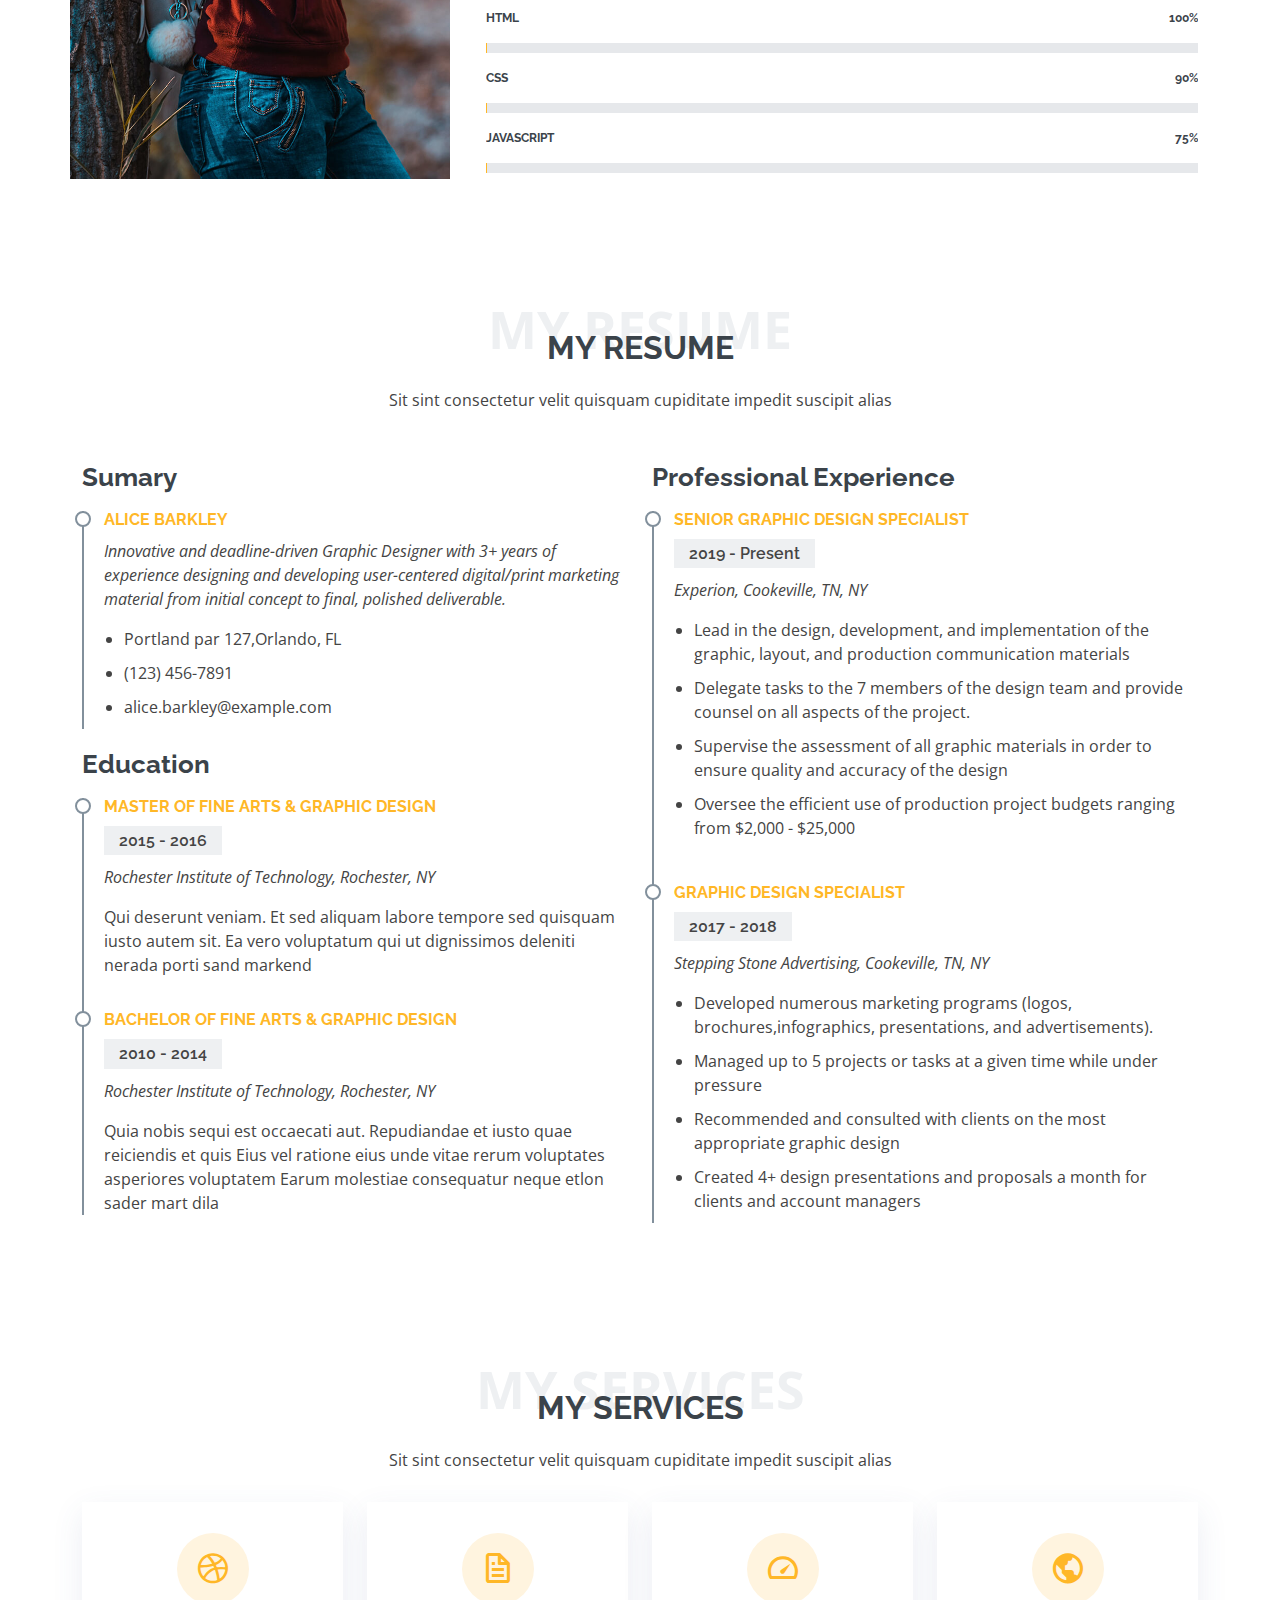
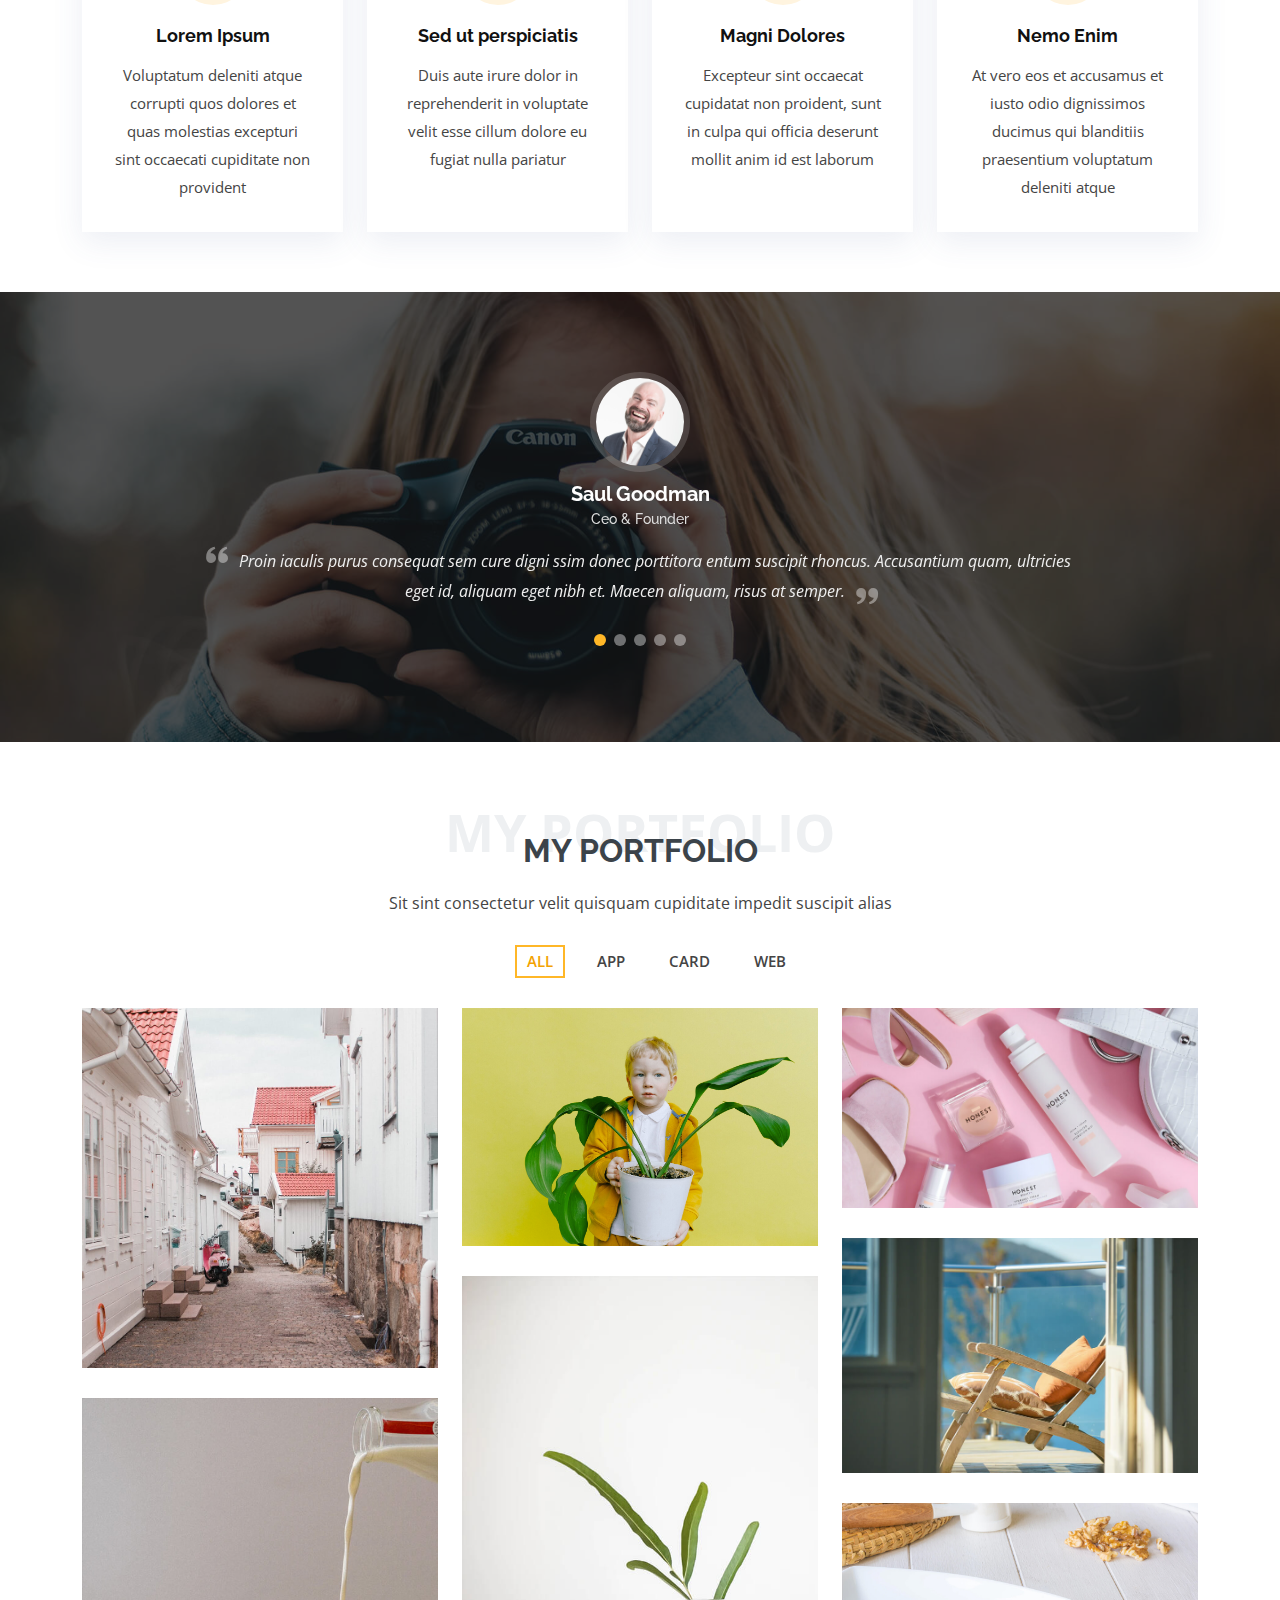
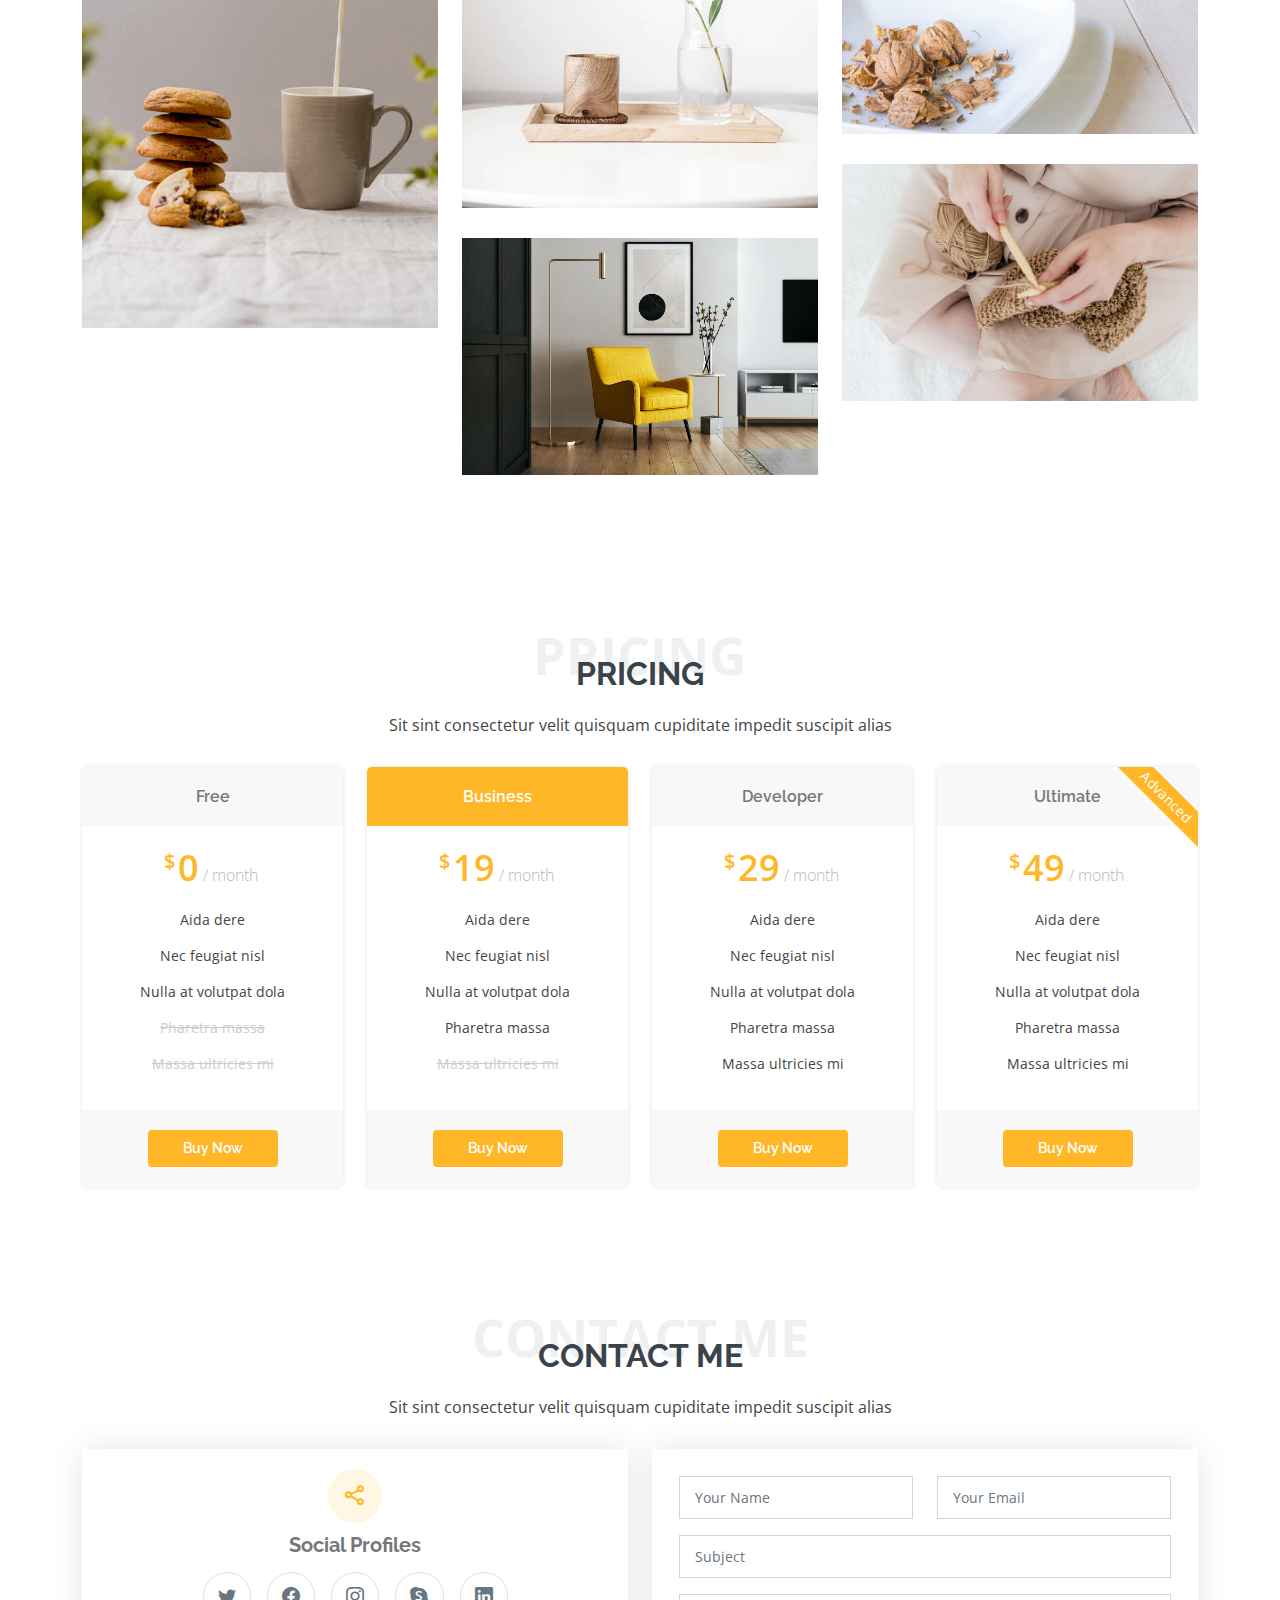
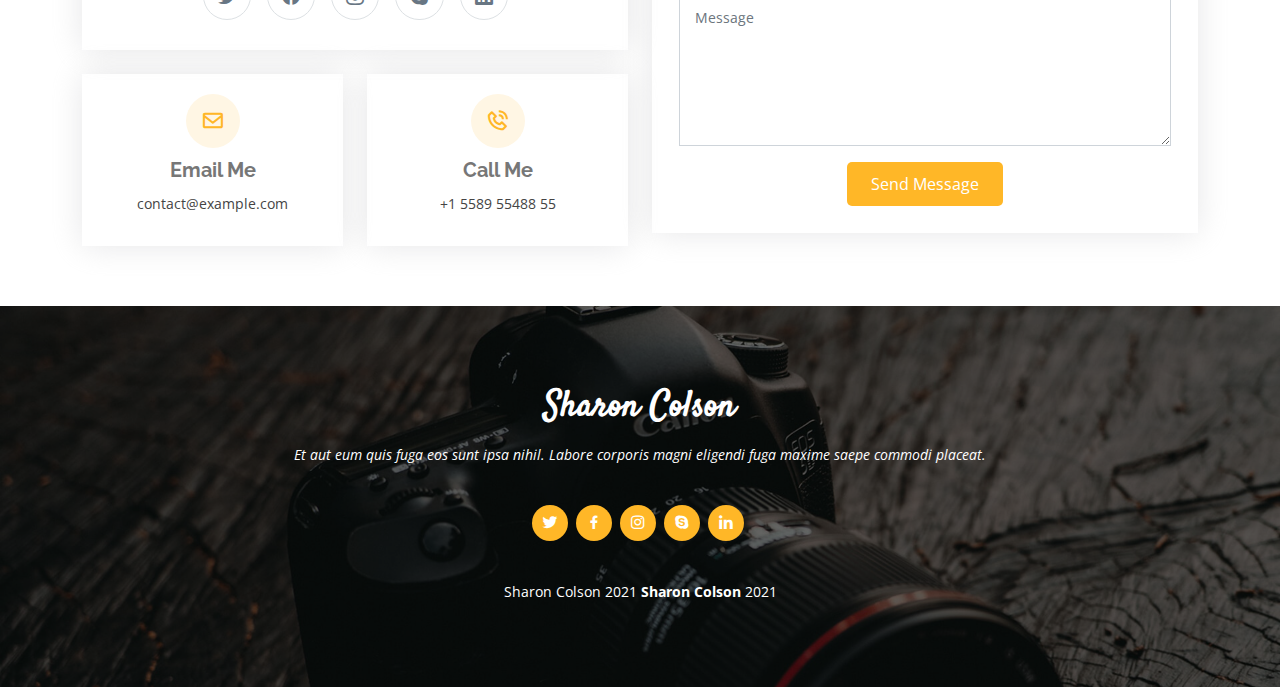
==== commit 66f6be94: "making changes" ====
--- a/index.html
+++ b/index.html
@@ -14,7 +14,9 @@
   <link href="assets/img/apple-touch-icon.png" rel="apple-touch-icon">
 
   <!-- Google Fonts -->
-  <link href="https://fonts.googleapis.com/css?family=Open+Sans:300,300i,400,400i,600,600i,700,700i|Raleway:300,300i,400,400i,500,500i,600,600i,700,700i|Satisfy" rel="stylesheet">
+  <link
+    href="https://fonts.googleapis.com/css?family=Open+Sans:300,300i,400,400i,600,600i,700,700i|Raleway:300,300i,400,400i,500,500i,600,600i,700,700i|Satisfy"
+    rel="stylesheet">
 
   <!-- Vendor CSS Files -->
   <link href="assets/vendor/bootstrap/css/bootstrap.min.css" rel="stylesheet">
@@ -73,8 +75,8 @@
   <!-- ======= Hero Section ======= -->
   <section id="hero">
     <div class="hero-container">
-      <h1>Laura Thomson</h1>
-      <h2>I'm a Professional Photographer In New York City</h2>
+      <h1>Sharon Colson</h1>
+      <h2>I'm a Professional Data Analyst In Cookeville, TN</h2>
       <a href="#about" class="btn-scroll scrollto" title="Scroll Down"><i class="bx bx-chevron-down"></i></a>
     </div>
   </section><!-- End Hero -->
@@ -98,17 +100,18 @@
               <div class="row">
                 <div class="col-lg-6">
                   <ul>
-                    <li><i class="bi bi-chevron-right"></i> <strong>Name:</strong> <span>Laura Thomso</span></li>
+                    <li><i class="bi bi-chevron-right"></i> <strong>Name:</strong> <span>Sharon Colson</span></li>
                     <li><i class="bi bi-chevron-right"></i> <strong>Website:</strong> <span>www.example.com</span></li>
-                    <li><i class="bi bi-chevron-right"></i> <strong>Phone:</strong> <span>+123 456 7890</span></li>
-                    <li><i class="bi bi-chevron-right"></i> <strong>City:</strong> <span>New York, USA</span></li>
+                    <li><i class="bi bi-chevron-right"></i> <strong>Phone:</strong> <span>931-510-3707</span></li>
+                    <li><i class="bi bi-chevron-right"></i> <strong>City:</strong> <span>Cookeville, TN, USA</span></li>
                   </ul>
                 </div>
                 <div class="col-lg-6">
                   <ul>
                     <li><i class="bi bi-chevron-right"></i> <strong>Age:</strong> <span>30</span></li>
                     <li><i class="bi bi-chevron-right"></i> <strong>Degree:</strong> <span>Master</span></li>
-                    <li><i class="bi bi-chevron-right"></i> <strong>PhEmailone:</strong> <span>email@example.com</span></li>
+                    <li><i class="bi bi-chevron-right"></i> <strong>PhEmailone:</strong> <span>sharon.colson@gmail.com</span>
+                    </li>
                     <li><i class="bi bi-chevron-right"></i> <strong>Freelance:</strong> <span>Available</span></li>
                   </ul>
                 </div>
@@ -117,7 +120,8 @@
                 <div class="col-md-6 mt-5 d-md-flex align-items-md-stretch">
                   <div class="count-box">
                     <i class="bi bi-emoji-smile" style="color: #20b38e;"></i>
-                    <span data-purecounter-start="0" data-purecounter-end="232" data-purecounter-duration="1" class="purecounter"></span>
+                    <span data-purecounter-start="0" data-purecounter-end="232" data-purecounter-duration="1"
+                      class="purecounter"></span>
                     <p><strong>Happy Clients</strong> consequuntur voluptas nostrum aliquid ipsam architecto ut.</p>
                   </div>
                 </div>
@@ -125,23 +129,28 @@
                 <div class="col-md-6 mt-5 d-md-flex align-items-md-stretch">
                   <div class="count-box">
                     <i class="bi bi-journal-richtextr" style="color: #8a1ac2;"></i>
-                    <span data-purecounter-start="0" data-purecounter-end="521" data-purecounter-duration="1" class="purecounter"></span>
-                    <p><strong>Projects</strong> adipisci atque cum quia aspernatur totam laudantium et quia dere tan</p>
+                    <span data-purecounter-start="0" data-purecounter-end="521" data-purecounter-duration="1"
+                      class="purecounter"></span>
+                    <p><strong>Projects</strong> adipisci atque cum quia aspernatur totam laudantium et quia dere tan
+                    </p>
                   </div>
                 </div>
 
                 <div class="col-md-6 mt-5 d-md-flex align-items-md-stretch">
                   <div class="count-box">
                     <i class="bi bi-clock" style="color: #2cbdee;"></i>
-                    <span data-purecounter-start="0" data-purecounter-end="18" data-purecounter-duration="1" class="purecounter"></span>
-                    <p><strong>Years of experience</strong> aut commodi quaerat modi aliquam nam ducimus aut voluptate non vel</p>
+                    <span data-purecounter-start="0" data-purecounter-end="18" data-purecounter-duration="1"
+                      class="purecounter"></span>
+                    <p><strong>Years of experience</strong> aut commodi quaerat modi aliquam nam ducimus aut voluptate
+                      non vel</p>
                   </div>
                 </div>
 
                 <div class="col-md-6 mt-5 d-md-flex align-items-md-stretch">
                   <div class="count-box">
                     <i class="bi bi-award" style="color: #ffb459;"></i>
-                    <span data-purecounter-start="0" data-purecounter-end="16" data-purecounter-duration="1" class="purecounter"></span>
+                    <span data-purecounter-start="0" data-purecounter-end="16" data-purecounter-duration="1"
+                      class="purecounter"></span>
                     <p><strong>Awards</strong> rerum asperiores dolor alias quo reprehenderit eum et nemo pad der</p>
                   </div>
                 </div>
@@ -152,21 +161,24 @@
               <div class="progress">
                 <span class="skill">HTML <i class="val">100%</i></span>
                 <div class="progress-bar-wrap">
-                  <div class="progress-bar" role="progressbar" aria-valuenow="100" aria-valuemin="0" aria-valuemax="100"></div>
+                  <div class="progress-bar" role="progressbar" aria-valuenow="100" aria-valuemin="0"
+                    aria-valuemax="100"></div>
                 </div>
               </div>
 
               <div class="progress">
                 <span class="skill">CSS <i class="val">90%</i></span>
                 <div class="progress-bar-wrap">
-                  <div class="progress-bar" role="progressbar" aria-valuenow="90" aria-valuemin="0" aria-valuemax="100"></div>
+                  <div class="progress-bar" role="progressbar" aria-valuenow="90" aria-valuemin="0" aria-valuemax="100">
+                  </div>
                 </div>
               </div>
 
               <div class="progress">
                 <span class="skill">JavaScript <i class="val">75%</i></span>
                 <div class="progress-bar-wrap">
-                  <div class="progress-bar" role="progressbar" aria-valuenow="75" aria-valuemin="0" aria-valuemax="100"></div>
+                  <div class="progress-bar" role="progressbar" aria-valuenow="75" aria-valuemin="0" aria-valuemax="100">
+                  </div>
                 </div>
               </div>
             </div>
@@ -192,7 +204,9 @@
             <h3 class="resume-title">Sumary</h3>
             <div class="resume-item pb-0">
               <h4>Alice Barkley</h4>
-              <p><em>Innovative and deadline-driven Graphic Designer with 3+ years of experience designing and developing user-centered digital/print marketing material from initial concept to final, polished deliverable.</em></p>
+              <p><em>Innovative and deadline-driven Graphic Designer with 3+ years of experience designing and
+                  developing user-centered digital/print marketing material from initial concept to final, polished
+                  deliverable.</em></p>
               <p>
               <ul>
                 <li>Portland par 127,Orlando, FL</li>
@@ -207,13 +221,16 @@
               <h4>Master of Fine Arts &amp; Graphic Design</h4>
               <h5>2015 - 2016</h5>
               <p><em>Rochester Institute of Technology, Rochester, NY</em></p>
-              <p>Qui deserunt veniam. Et sed aliquam labore tempore sed quisquam iusto autem sit. Ea vero voluptatum qui ut dignissimos deleniti nerada porti sand markend</p>
+              <p>Qui deserunt veniam. Et sed aliquam labore tempore sed quisquam iusto autem sit. Ea vero voluptatum qui
+                ut dignissimos deleniti nerada porti sand markend</p>
             </div>
             <div class="resume-item">
               <h4>Bachelor of Fine Arts &amp; Graphic Design</h4>
               <h5>2010 - 2014</h5>
               <p><em>Rochester Institute of Technology, Rochester, NY</em></p>
-              <p>Quia nobis sequi est occaecati aut. Repudiandae et iusto quae reiciendis et quis Eius vel ratione eius unde vitae rerum voluptates asperiores voluptatem Earum molestiae consequatur neque etlon sader mart dila</p>
+              <p>Quia nobis sequi est occaecati aut. Repudiandae et iusto quae reiciendis et quis Eius vel ratione eius
+                unde vitae rerum voluptates asperiores voluptatem Earum molestiae consequatur neque etlon sader mart
+                dila</p>
             </div>
           </div>
           <div class="col-lg-6">
@@ -221,12 +238,15 @@
             <div class="resume-item">
               <h4>Senior graphic design specialist</h4>
               <h5>2019 - Present</h5>
-              <p><em>Experion, New York, NY </em></p>
+              <p><em>Experion, Cookeville, TN, NY </em></p>
               <p>
               <ul>
-                <li>Lead in the design, development, and implementation of the graphic, layout, and production communication materials</li>
-                <li>Delegate tasks to the 7 members of the design team and provide counsel on all aspects of the project. </li>
-                <li>Supervise the assessment of all graphic materials in order to ensure quality and accuracy of the design</li>
+                <li>Lead in the design, development, and implementation of the graphic, layout, and production
+                  communication materials</li>
+                <li>Delegate tasks to the 7 members of the design team and provide counsel on all aspects of the
+                  project. </li>
+                <li>Supervise the assessment of all graphic materials in order to ensure quality and accuracy of the
+                  design</li>
                 <li>Oversee the efficient use of production project budgets ranging from $2,000 - $25,000</li>
               </ul>
               </p>
@@ -234,10 +254,11 @@
             <div class="resume-item">
               <h4>Graphic design specialist</h4>
               <h5>2017 - 2018</h5>
-              <p><em>Stepping Stone Advertising, New York, NY</em></p>
+              <p><em>Stepping Stone Advertising, Cookeville, TN, NY</em></p>
               <p>
               <ul>
-                <li>Developed numerous marketing programs (logos, brochures,infographics, presentations, and advertisements).</li>
+                <li>Developed numerous marketing programs (logos, brochures,infographics, presentations, and
+                  advertisements).</li>
                 <li>Managed up to 5 projects or tasks at a given time while under pressure</li>
                 <li>Recommended and consulted with clients on the most appropriate graphic design</li>
                 <li>Created 4+ design presentations and proposals a month for clients and account managers</li>
@@ -265,7 +286,8 @@
             <div class="icon-box">
               <div class="icon"><i class="bx bxl-dribbble"></i></div>
               <h4 class="title"><a href="">Lorem Ipsum</a></h4>
-              <p class="description">Voluptatum deleniti atque corrupti quos dolores et quas molestias excepturi sint occaecati cupiditate non provident</p>
+              <p class="description">Voluptatum deleniti atque corrupti quos dolores et quas molestias excepturi sint
+                occaecati cupiditate non provident</p>
             </div>
           </div>
 
@@ -273,7 +295,8 @@
             <div class="icon-box">
               <div class="icon"><i class="bx bx-file"></i></div>
               <h4 class="title"><a href="">Sed ut perspiciatis</a></h4>
-              <p class="description">Duis aute irure dolor in reprehenderit in voluptate velit esse cillum dolore eu fugiat nulla pariatur</p>
+              <p class="description">Duis aute irure dolor in reprehenderit in voluptate velit esse cillum dolore eu
+                fugiat nulla pariatur</p>
             </div>
           </div>
 
@@ -281,7 +304,8 @@
             <div class="icon-box">
               <div class="icon"><i class="bx bx-tachometer"></i></div>
               <h4 class="title"><a href="">Magni Dolores</a></h4>
-              <p class="description">Excepteur sint occaecat cupidatat non proident, sunt in culpa qui officia deserunt mollit anim id est laborum</p>
+              <p class="description">Excepteur sint occaecat cupidatat non proident, sunt in culpa qui officia deserunt
+                mollit anim id est laborum</p>
             </div>
           </div>
 
@@ -289,7 +313,8 @@
             <div class="icon-box">
               <div class="icon"><i class="bx bx-world"></i></div>
               <h4 class="title"><a href="">Nemo Enim</a></h4>
-              <p class="description">At vero eos et accusamus et iusto odio dignissimos ducimus qui blanditiis praesentium voluptatum deleniti atque</p>
+              <p class="description">At vero eos et accusamus et iusto odio dignissimos ducimus qui blanditiis
+                praesentium voluptatum deleniti atque</p>
             </div>
           </div>
 
@@ -312,7 +337,8 @@
                 <h4>Ceo &amp; Founder</h4>
                 <p>
                   <i class="bx bxs-quote-alt-left quote-icon-left"></i>
-                  Proin iaculis purus consequat sem cure digni ssim donec porttitora entum suscipit rhoncus. Accusantium quam, ultricies eget id, aliquam eget nibh et. Maecen aliquam, risus at semper.
+                  Proin iaculis purus consequat sem cure digni ssim donec porttitora entum suscipit rhoncus. Accusantium
+                  quam, ultricies eget id, aliquam eget nibh et. Maecen aliquam, risus at semper.
                   <i class="bx bxs-quote-alt-right quote-icon-right"></i>
                 </p>
               </div>
@@ -325,7 +351,8 @@
                 <h4>Designer</h4>
                 <p>
                   <i class="bx bxs-quote-alt-left quote-icon-left"></i>
-                  Export tempor illum tamen malis malis eram quae irure esse labore quem cillum quid cillum eram malis quorum velit fore eram velit sunt aliqua noster fugiat irure amet legam anim culpa.
+                  Export tempor illum tamen malis malis eram quae irure esse labore quem cillum quid cillum eram malis
+                  quorum velit fore eram velit sunt aliqua noster fugiat irure amet legam anim culpa.
                   <i class="bx bxs-quote-alt-right quote-icon-right"></i>
                 </p>
               </div>
@@ -338,7 +365,8 @@
                 <h4>Store Owner</h4>
                 <p>
                   <i class="bx bxs-quote-alt-left quote-icon-left"></i>
-                  Enim nisi quem export duis labore cillum quae magna enim sint quorum nulla quem veniam duis minim tempor labore quem eram duis noster aute amet eram fore quis sint minim.
+                  Enim nisi quem export duis labore cillum quae magna enim sint quorum nulla quem veniam duis minim
+                  tempor labore quem eram duis noster aute amet eram fore quis sint minim.
                   <i class="bx bxs-quote-alt-right quote-icon-right"></i>
                 </p>
               </div>
@@ -351,7 +379,8 @@
                 <h4>Freelancer</h4>
                 <p>
                   <i class="bx bxs-quote-alt-left quote-icon-left"></i>
-                  Fugiat enim eram quae cillum dolore dolor amet nulla culpa multos export minim fugiat minim velit minim dolor enim duis veniam ipsum anim magna sunt elit fore quem dolore labore illum veniam.
+                  Fugiat enim eram quae cillum dolore dolor amet nulla culpa multos export minim fugiat minim velit
+                  minim dolor enim duis veniam ipsum anim magna sunt elit fore quem dolore labore illum veniam.
                   <i class="bx bxs-quote-alt-right quote-icon-right"></i>
                 </p>
               </div>
@@ -364,7 +393,8 @@
                 <h4>Entrepreneur</h4>
                 <p>
                   <i class="bx bxs-quote-alt-left quote-icon-left"></i>
-                  Quis quorum aliqua sint quem legam fore sunt eram irure aliqua veniam tempor noster veniam enim culpa labore duis sunt culpa nulla illum cillum fugiat legam esse veniam culpa fore nisi cillum quid.
+                  Quis quorum aliqua sint quem legam fore sunt eram irure aliqua veniam tempor noster veniam enim culpa
+                  labore duis sunt culpa nulla illum cillum fugiat legam esse veniam culpa fore nisi cillum quid.
                   <i class="bx bxs-quote-alt-right quote-icon-right"></i>
                 </p>
               </div>
@@ -401,7 +431,8 @@
             <div class="portfolio-info">
               <h4>App 1</h4>
               <p>App</p>
-              <a href="assets/img/portfolio/portfolio-1.jpg" data-gallery="portfolioGallery" class="portfolio-lightbox preview-link" title="App 1"><i class="bx bx-plus"></i></a>
+              <a href="assets/img/portfolio/portfolio-1.jpg" data-gallery="portfolioGallery"
+                class="portfolio-lightbox preview-link" title="App 1"><i class="bx bx-plus"></i></a>
               <a href="portfolio-details.html" class="details-link" title="More Details"><i class="bx bx-link"></i></a>
             </div>
           </div>
@@ -411,7 +442,8 @@
             <div class="portfolio-info">
               <h4>Web 3</h4>
               <p>Web</p>
-              <a href="assets/img/portfolio/portfolio-2.jpg" data-gallery="portfolioGallery" class="portfolio-lightbox preview-link" title="Web 3"><i class="bx bx-plus"></i></a>
+              <a href="assets/img/portfolio/portfolio-2.jpg" data-gallery="portfolioGallery"
+                class="portfolio-lightbox preview-link" title="Web 3"><i class="bx bx-plus"></i></a>
               <a href="portfolio-details.html" class="details-link" title="More Details"><i class="bx bx-link"></i></a>
             </div>
           </div>
@@ -421,7 +453,8 @@
             <div class="portfolio-info">
               <h4>App 2</h4>
               <p>App</p>
-              <a href="assets/img/portfolio/portfolio-3.jpg" data-gallery="portfolioGallery" class="portfolio-lightbox preview-link" title="App 2"><i class="bx bx-plus"></i></a>
+              <a href="assets/img/portfolio/portfolio-3.jpg" data-gallery="portfolioGallery"
+                class="portfolio-lightbox preview-link" title="App 2"><i class="bx bx-plus"></i></a>
               <a href="portfolio-details.html" class="details-link" title="More Details"><i class="bx bx-link"></i></a>
             </div>
           </div>
@@ -431,7 +464,8 @@
             <div class="portfolio-info">
               <h4>Card 2</h4>
               <p>Card</p>
-              <a href="assets/img/portfolio/portfolio-4.jpg" data-gallery="portfolioGallery" class="portfolio-lightbox preview-link" title="Card 2"><i class="bx bx-plus"></i></a>
+              <a href="assets/img/portfolio/portfolio-4.jpg" data-gallery="portfolioGallery"
+                class="portfolio-lightbox preview-link" title="Card 2"><i class="bx bx-plus"></i></a>
               <a href="portfolio-details.html" class="details-link" title="More Details"><i class="bx bx-link"></i></a>
             </div>
           </div>
@@ -441,7 +475,8 @@
             <div class="portfolio-info">
               <h4>Web 2</h4>
               <p>Web</p>
-              <a href="assets/img/portfolio/portfolio-5.jpg" data-gallery="portfolioGallery" class="portfolio-lightbox preview-link" title="Web 2"><i class="bx bx-plus"></i></a>
+              <a href="assets/img/portfolio/portfolio-5.jpg" data-gallery="portfolioGallery"
+                class="portfolio-lightbox preview-link" title="Web 2"><i class="bx bx-plus"></i></a>
               <a href="portfolio-details.html" class="details-link" title="More Details"><i class="bx bx-link"></i></a>
             </div>
           </div>
@@ -451,7 +486,8 @@
             <div class="portfolio-info">
               <h4>App 3</h4>
               <p>App</p>
-              <a href="assets/img/portfolio/portfolio-6.jpg" data-gallery="portfolioGallery" class="portfolio-lightbox preview-link" title="App 3"><i class="bx bx-plus"></i></a>
+              <a href="assets/img/portfolio/portfolio-6.jpg" data-gallery="portfolioGallery"
+                class="portfolio-lightbox preview-link" title="App 3"><i class="bx bx-plus"></i></a>
               <a href="portfolio-details.html" class="details-link" title="More Details"><i class="bx bx-link"></i></a>
             </div>
           </div>
@@ -461,7 +497,8 @@
             <div class="portfolio-info">
               <h4>Card 1</h4>
               <p>Card</p>
-              <a href="assets/img/portfolio/portfolio-7.jpg" data-gallery="portfolioGallery" class="portfolio-lightbox preview-link" title="Card 1"><i class="bx bx-plus"></i></a>
+              <a href="assets/img/portfolio/portfolio-7.jpg" data-gallery="portfolioGallery"
+                class="portfolio-lightbox preview-link" title="Card 1"><i class="bx bx-plus"></i></a>
               <a href="portfolio-details.html" class="details-link" title="More Details"><i class="bx bx-link"></i></a>
             </div>
           </div>
@@ -471,7 +508,8 @@
             <div class="portfolio-info">
               <h4>Card 3</h4>
               <p>Card</p>
-              <a href="assets/img/portfolio/portfolio-8.jpg" data-gallery="portfolioGallery" class="portfolio-lightbox preview-link" title="Card 3"><i class="bx bx-plus"></i></a>
+              <a href="assets/img/portfolio/portfolio-8.jpg" data-gallery="portfolioGallery"
+                class="portfolio-lightbox preview-link" title="Card 3"><i class="bx bx-plus"></i></a>
               <a href="portfolio-details.html" class="details-link" title="More Details"><i class="bx bx-link"></i></a>
             </div>
           </div>
@@ -481,7 +519,8 @@
             <div class="portfolio-info">
               <h4>Web 3</h4>
               <p>Web</p>
-              <a href="assets/img/portfolio/portfolio-9.jpg" data-gallery="portfolioGallery" class="portfolio-lightbox preview-link" title="Web 3"><i class="bx bx-plus"></i></a>
+              <a href="assets/img/portfolio/portfolio-9.jpg" data-gallery="portfolioGallery"
+                class="portfolio-lightbox preview-link" title="Web 3"><i class="bx bx-plus"></i></a>
               <a href="portfolio-details.html" class="details-link" title="More Details"><i class="bx bx-link"></i></a>
             </div>
           </div>
@@ -658,7 +697,7 @@
   <!-- ======= Footer ======= -->
   <footer id="footer">
     <div class="container">
-      <h3>Laura Thomson</h3>
+      <h3>Sharon Colson</h3>
       <p>Et aut eum quis fuga eos sunt ipsa nihil. Labore corporis magni eligendi fuga maxime saepe commodi placeat.</p>
       <div class="social-links">
         <a href="#" class="twitter"><i class="bx bxl-twitter"></i></a>
@@ -668,13 +707,14 @@
         <a href="#" class="linkedin"><i class="bx bxl-linkedin"></i></a>
       </div>
       <div class="copyright">
-        &copy; Copyright <strong><span>Laura</span></strong>. All Rights Reserved
-      </div>
-      
+        Sharon Colson 2021 <strong>Sharon Colson</strong> 2021
+      </div>
+
     </div>
   </footer><!-- End Footer -->
 
-  <a href="#" class="back-to-top d-flex align-items-center justify-content-center"><i class="bi bi-arrow-up-short"></i></a>
+  <a href="#" class="back-to-top d-flex align-items-center justify-content-center"><i
+      class="bi bi-arrow-up-short"></i></a>
 
   <!-- Vendor JS Files -->
   <script src="assets/vendor/bootstrap/js/bootstrap.bundle.min.js"></script>
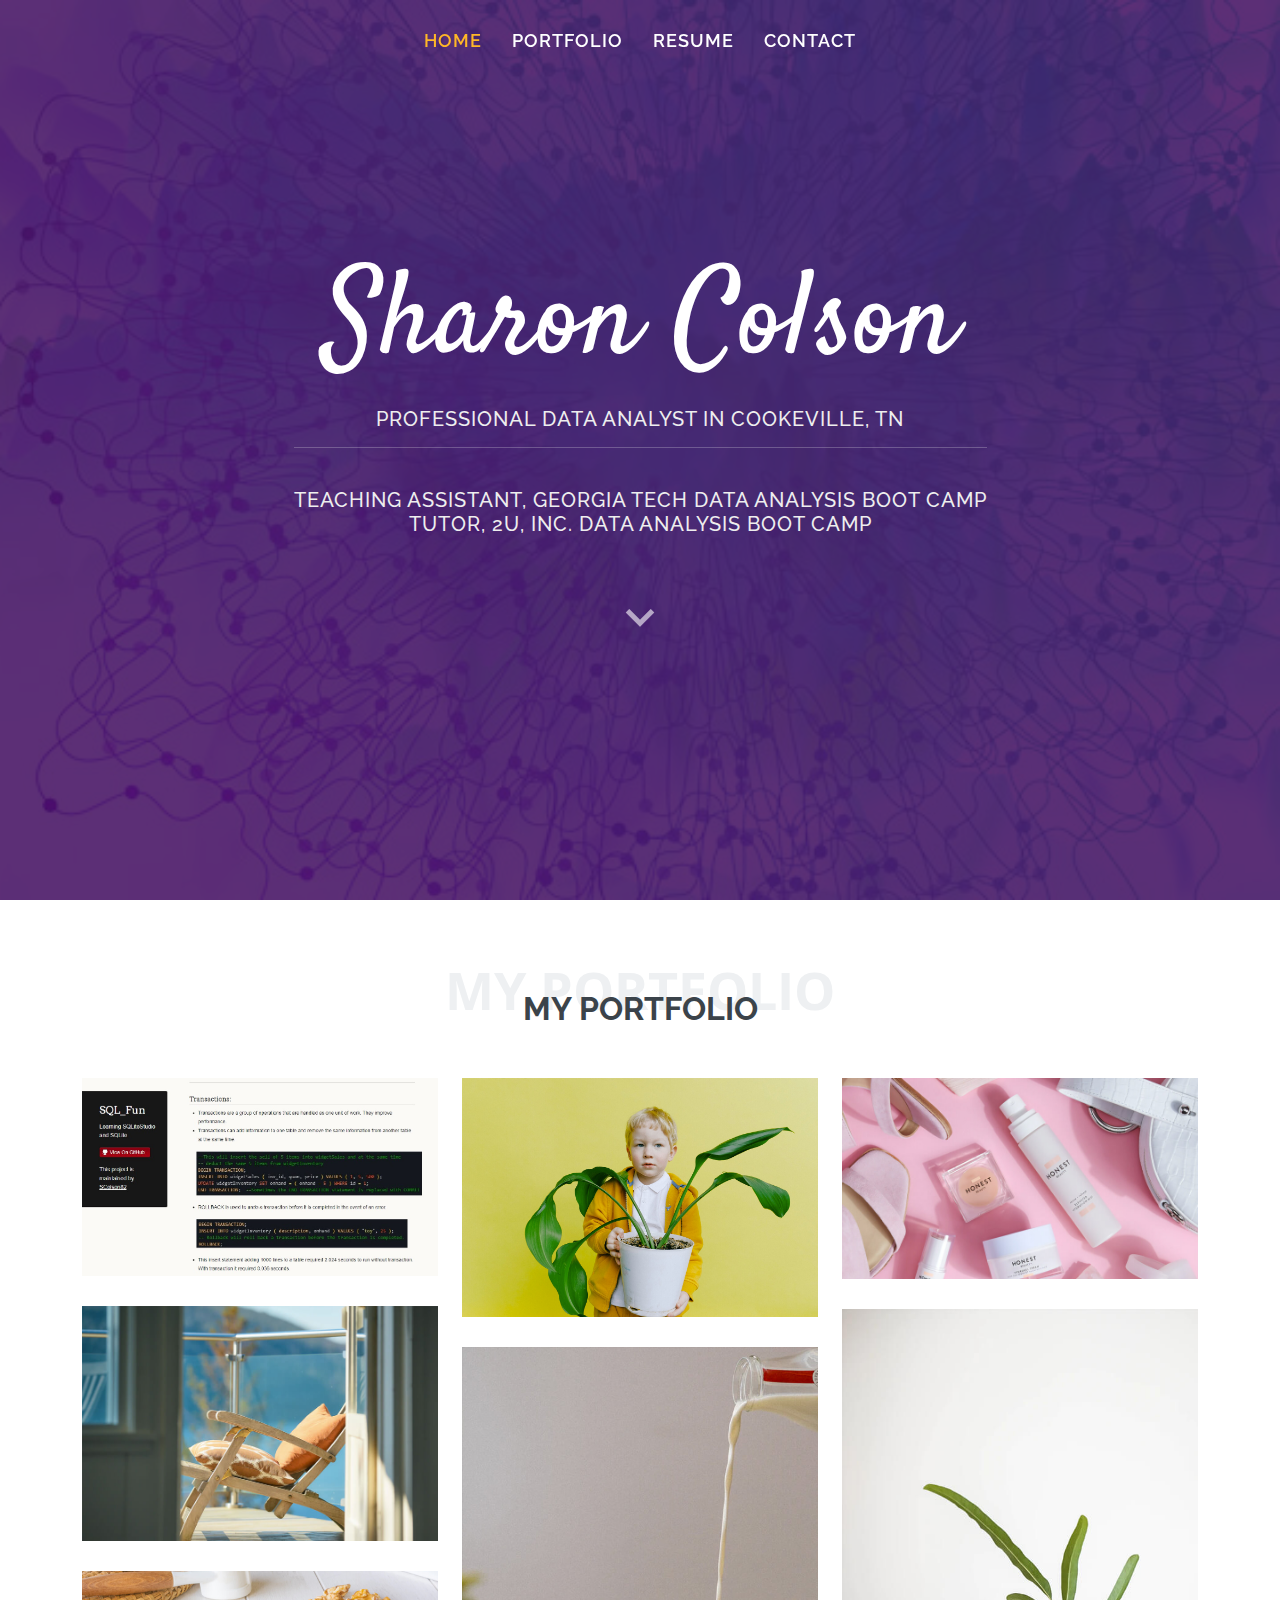
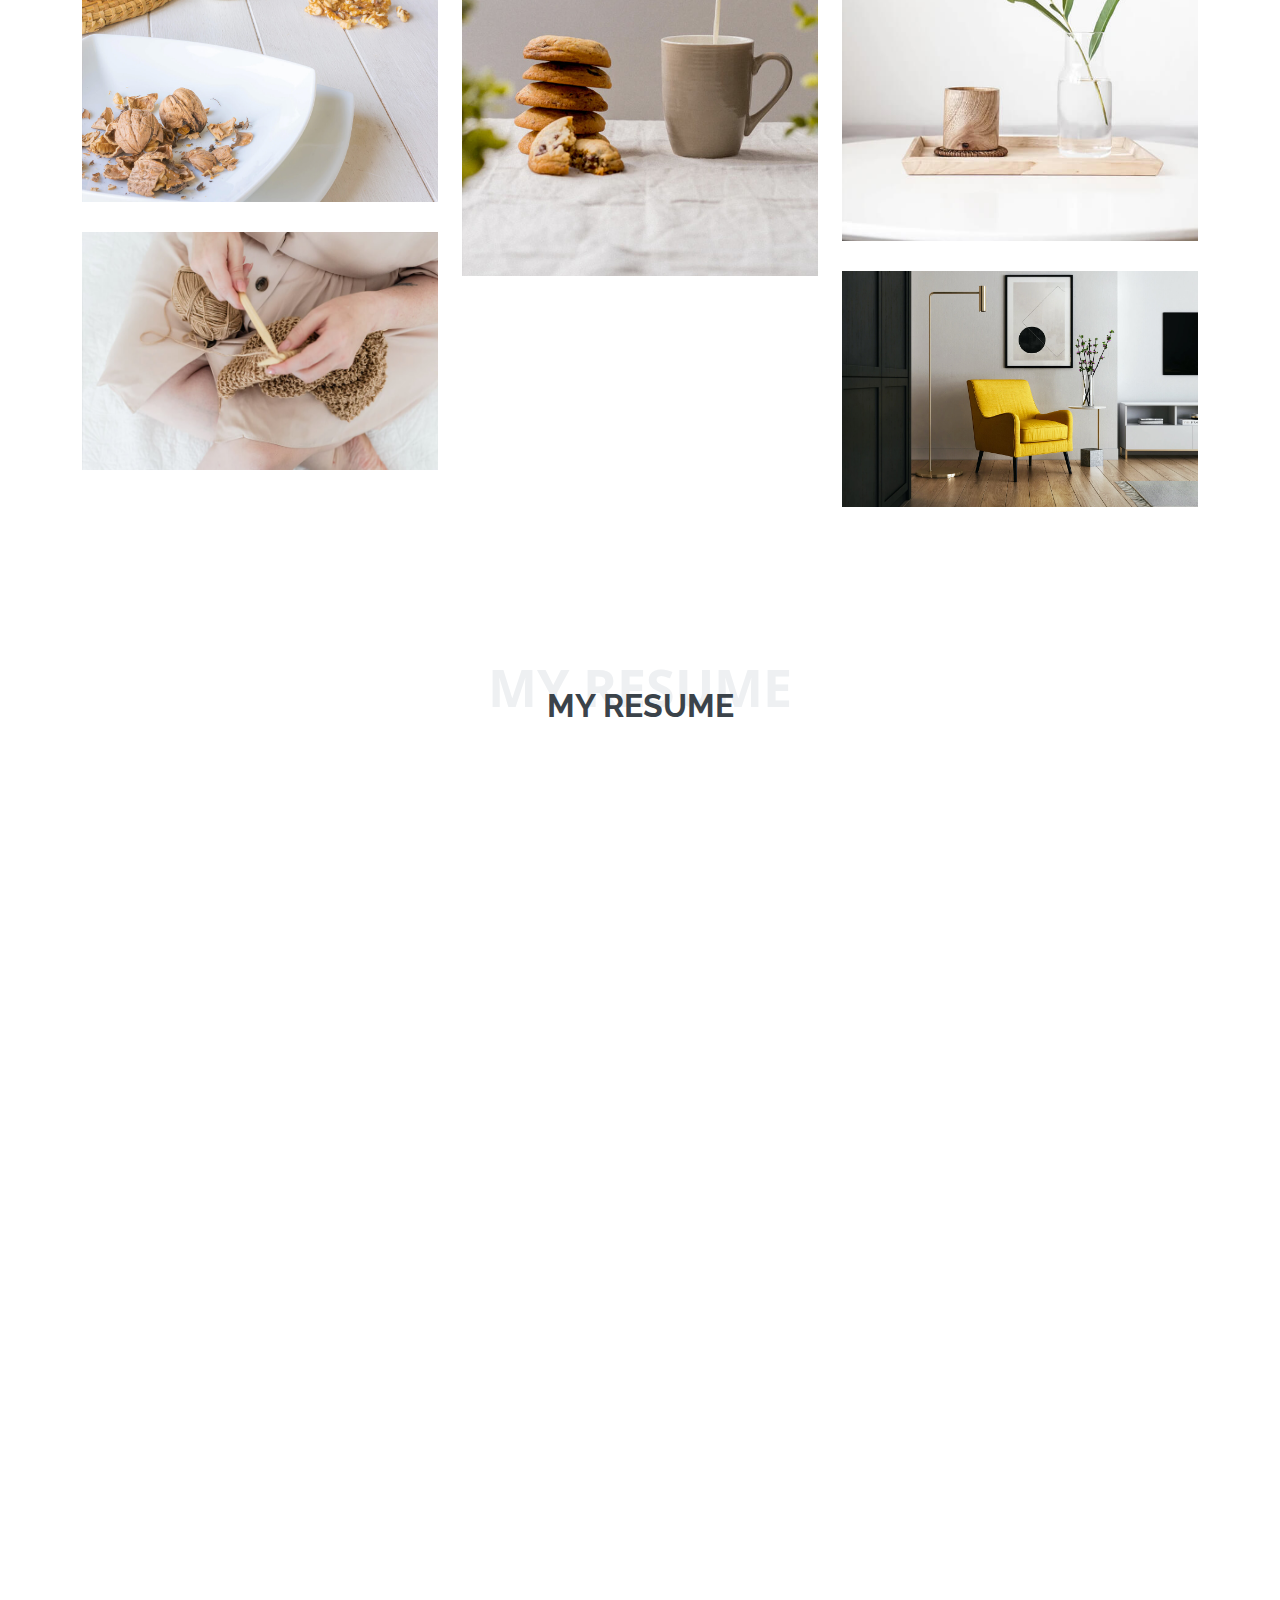
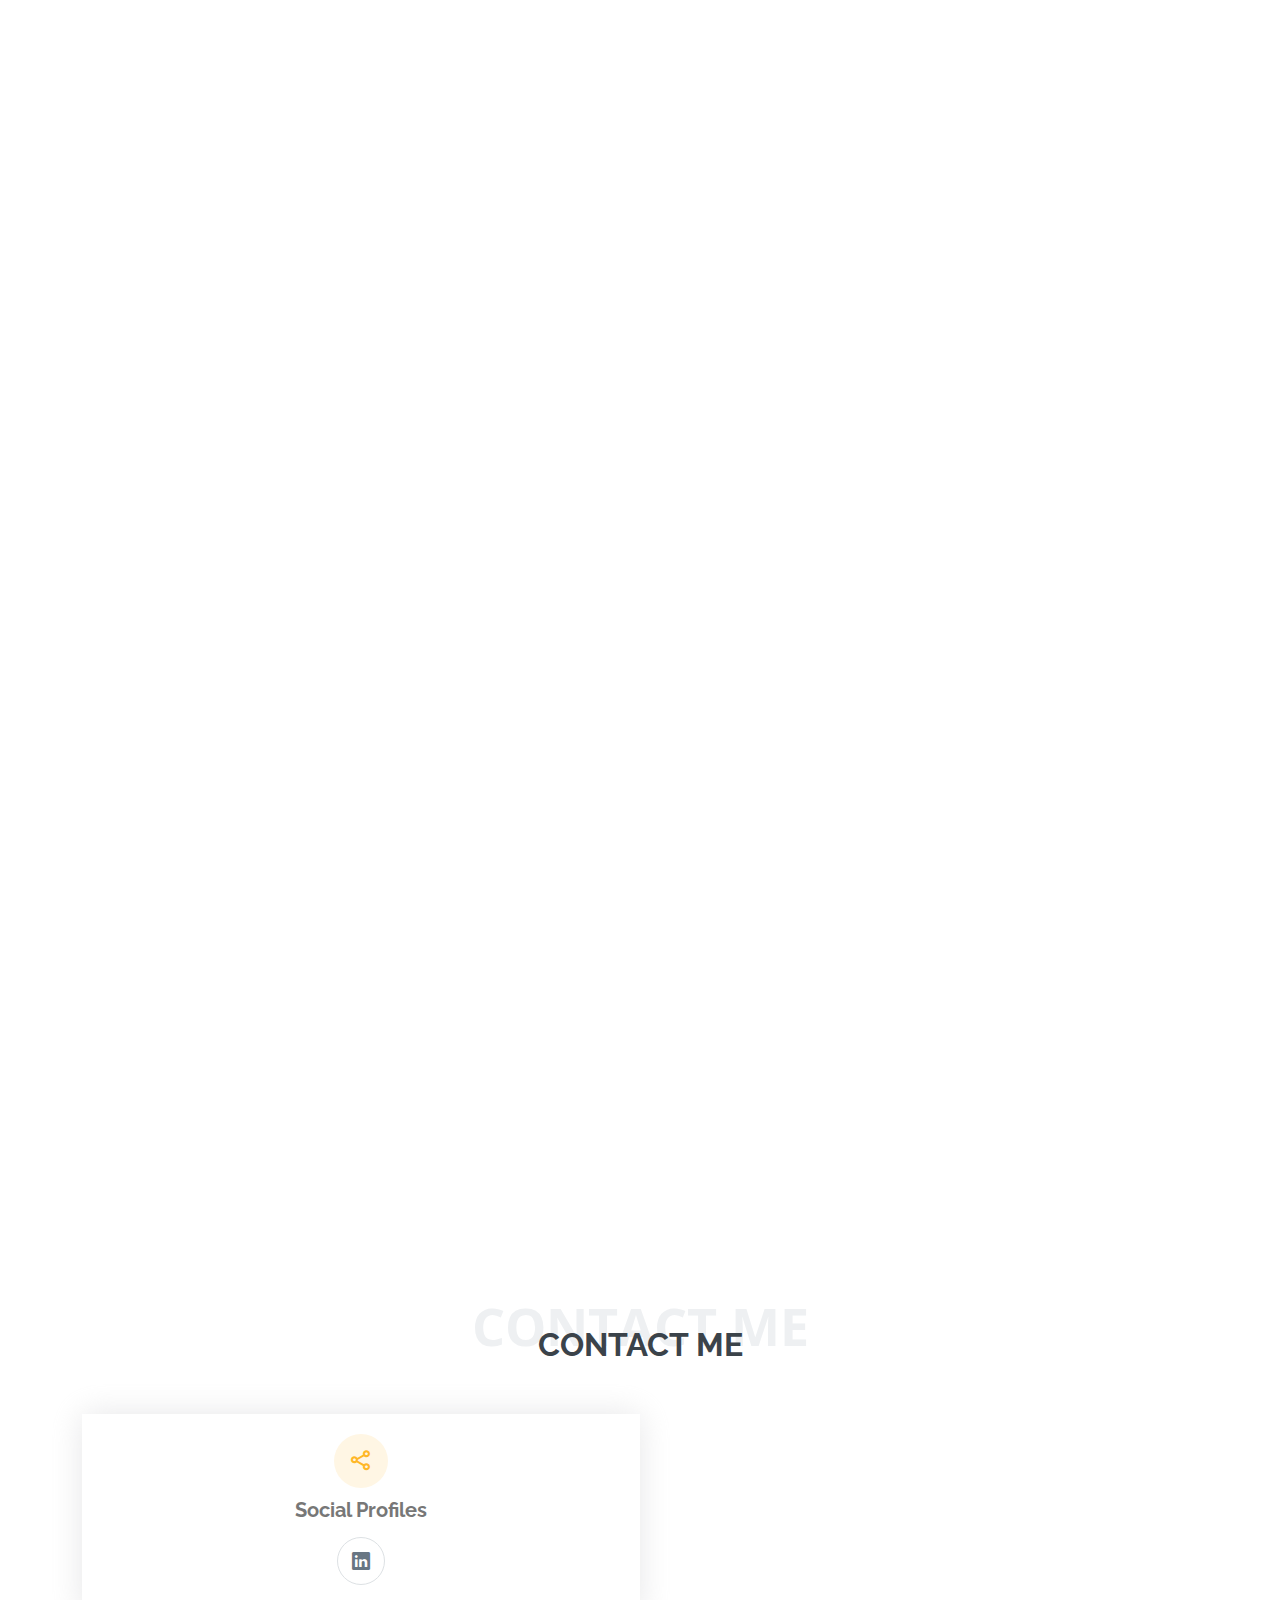
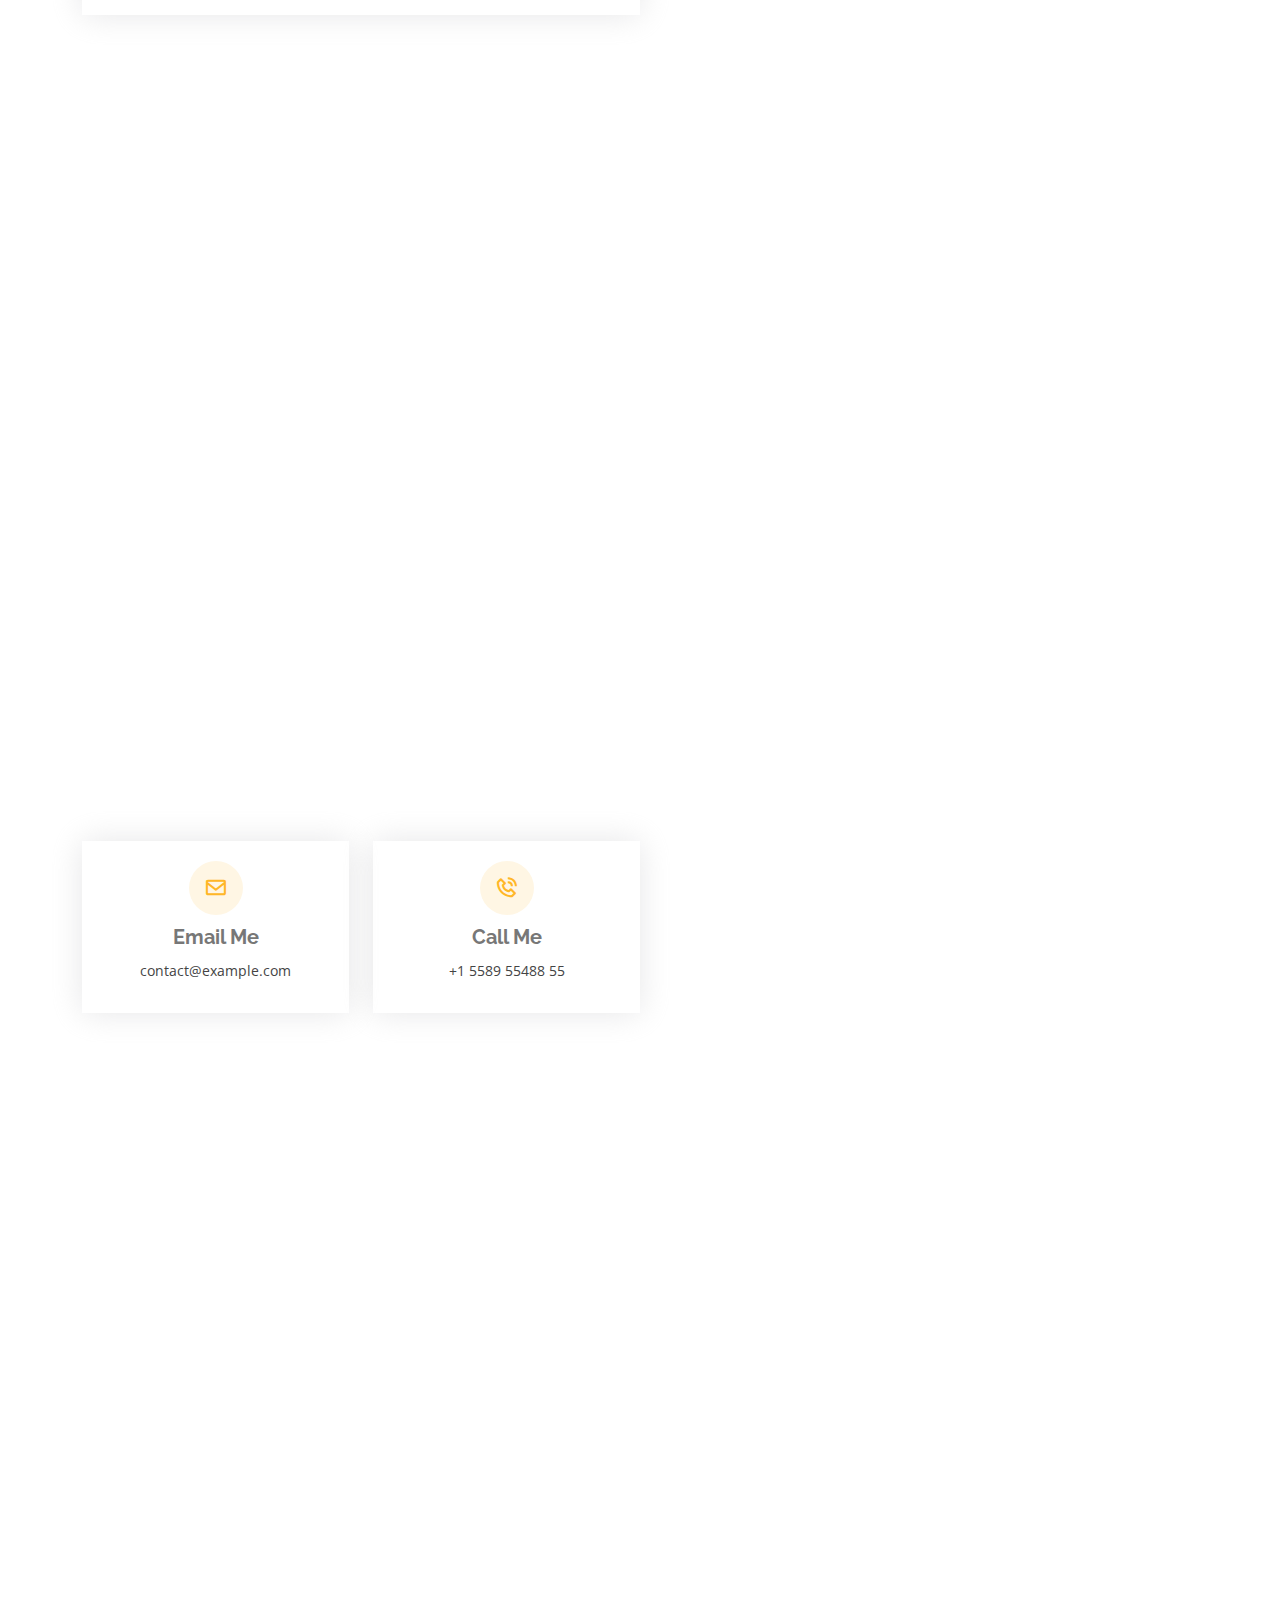
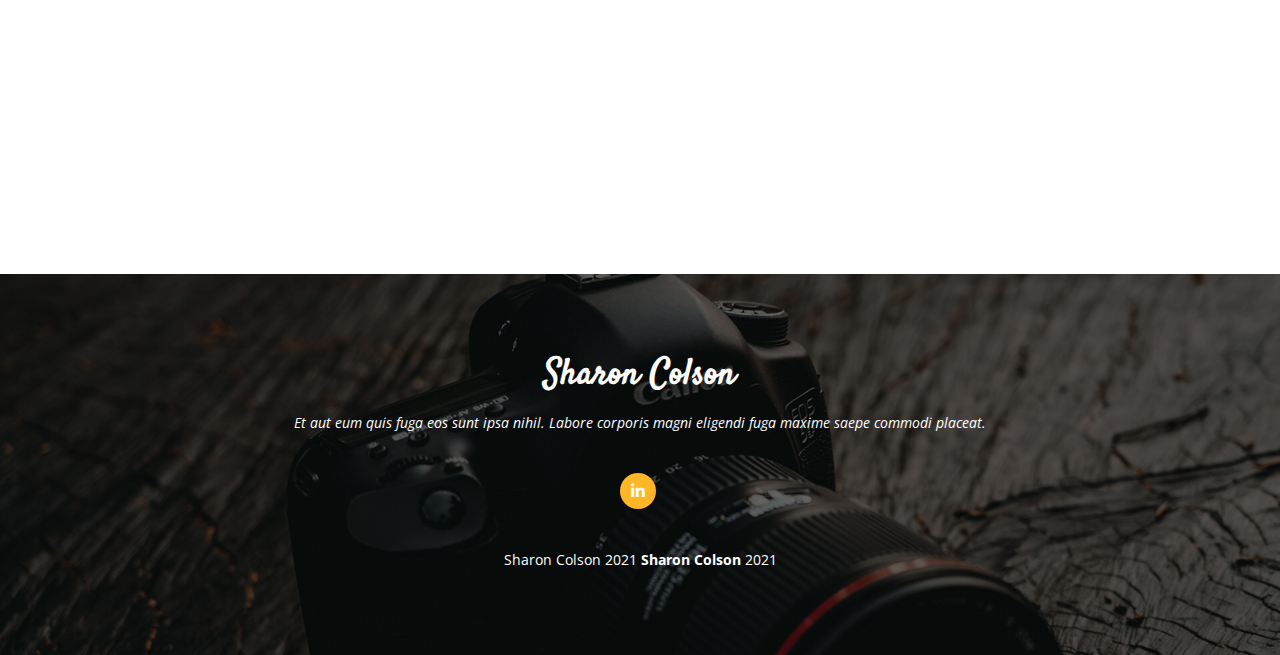
==== commit 6521a620: "home screen completed. Adding projects" ====
--- a/index.html
+++ b/index.html
@@ -1,54 +1,65 @@
 <!DOCTYPE html>
 <html lang="en">
-
-<head>
-  <meta charset="utf-8">
-  <meta content="width=device-width, initial-scale=1.0" name="viewport">
-
-  <title>Laura Bootstrap Template - Index</title>
-  <meta content="" name="description">
-  <meta content="" name="keywords">
-
-  <!-- Favicons -->
-  <link href="assets/img/favicon.png" rel="icon">
-  <link href="assets/img/apple-touch-icon.png" rel="apple-touch-icon">
-
-  <!-- Google Fonts -->
-  <link
-    href="https://fonts.googleapis.com/css?family=Open+Sans:300,300i,400,400i,600,600i,700,700i|Raleway:300,300i,400,400i,500,500i,600,600i,700,700i|Satisfy"
-    rel="stylesheet">
-
-  <!-- Vendor CSS Files -->
-  <link href="assets/vendor/bootstrap/css/bootstrap.min.css" rel="stylesheet">
-  <link href="assets/vendor/bootstrap-icons/bootstrap-icons.css" rel="stylesheet">
-  <link href="assets/vendor/boxicons/css/boxicons.min.css" rel="stylesheet">
-  <link href="assets/vendor/glightbox/css/glightbox.min.css" rel="stylesheet">
-  <link href="assets/vendor/swiper/swiper-bundle.min.css" rel="stylesheet">
-
-  <!-- Template Main CSS File -->
-  <link href="assets/css/style.css" rel="stylesheet">
-
-  <!-- =======================================================
+  <head>
+    <meta charset="utf-8" />
+    <meta content="width=device-width, initial-scale=1.0" name="viewport" />
+
+    <title>Sharon Colson - Data Analyst</title>
+    <meta content="" name="description" />
+    <meta content="" name="keywords" />
+
+    <!-- Favicons -->
+    <link href="assets/img/favicon.png" rel="icon" />
+    <link href="assets/img/apple-touch-icon.png" rel="apple-touch-icon" />
+
+    <!-- Google Fonts -->
+    <link
+      href="https://fonts.googleapis.com/css?family=Open+Sans:300,300i,400,400i,600,600i,700,700i|Raleway:300,300i,400,400i,500,500i,600,600i,700,700i|Satisfy"
+      rel="stylesheet"
+    />
+
+    <!-- Vendor CSS Files -->
+    <link
+      href="assets/vendor/bootstrap/css/bootstrap.min.css"
+      rel="stylesheet"
+    />
+    <link
+      href="assets/vendor/bootstrap-icons/bootstrap-icons.css"
+      rel="stylesheet"
+    />
+    <link href="assets/vendor/boxicons/css/boxicons.min.css" rel="stylesheet" />
+    <link
+      href="assets/vendor/glightbox/css/glightbox.min.css"
+      rel="stylesheet"
+    />
+    <link href="assets/vendor/swiper/swiper-bundle.min.css" rel="stylesheet" />
+
+    <!-- Template Main CSS File -->
+    <link href="assets/css/style.css" rel="stylesheet" />
+
+    <!-- =======================================================
   * Template Name: Laura - v4.3.0
   * Template URL: https://bootstrapmade.com/laura-free-creative-bootstrap-theme/
   * Author: BootstrapMade.com
   * License: https://bootstrapmade.com/license/
   ======================================================== -->
-</head>
-
-<body>
-
-  <!-- ======= Header ======= -->
-  <header id="header" class="fixed-top d-flex justify-content-center align-items-center header-transparent">
-
-    <nav id="navbar" class="navbar">
-      <ul>
-        <li><a class="nav-link scrollto active" href="#hero">Home</a></li>
-        <li><a class="nav-link scrollto" href="#about">About</a></li>
-        <li><a class="nav-link scrollto" href="#resume">Resume</a></li>
-        <li><a class="nav-link scrollto" href="#services">Services</a></li>
-        <li><a class="nav-link scrollto " href="#portfolio">Portfolio</a></li>
-        <li class="dropdown"><a href="#"><span>Drop Down</span> <i class="bi bi-chevron-down"></i></a>
+  </head>
+
+  <body>
+    <!-- ======= Header ======= -->
+    <header
+      id="header"
+      class="fixed-top d-flex justify-content-center align-items-center header-transparent"
+    >
+      <nav id="navbar" class="navbar">
+        <ul>
+          <li><a class="nav-link scrollto active" href="#hero">Home</a></li>
+          <!-- <li><a class="nav-link scrollto" href="#about">About</a></li> -->
+          
+          <!-- <li><a class="nav-link scrollto" href="#services">Services</a></li> -->
+          <li><a class="nav-link scrollto" href="#portfolio">Portfolio</a></li>
+          <li><a class="nav-link scrollto" href="#resume">Resume</a></li>
+          <!-- <li class="dropdown"><a href="#"><span>Drop Down</span> <i class="bi bi-chevron-down"></i></a>
           <ul>
             <li><a href="#">Drop Down 1</a></li>
             <li class="dropdown"><a href="#"><span>Deep Drop Down</span> <i class="bi bi-chevron-right"></i></a>
@@ -64,33 +75,42 @@
             <li><a href="#">Drop Down 3</a></li>
             <li><a href="#">Drop Down 4</a></li>
           </ul>
-        </li>
-        <li><a class="nav-link scrollto" href="#contact">Contact</a></li>
-      </ul>
-      <i class="bi bi-list mobile-nav-toggle"></i>
-    </nav><!-- .navbar -->
-
-  </header><!-- End Header -->
-
-  <!-- ======= Hero Section ======= -->
-  <section id="hero">
-    <div class="hero-container">
-      <h1>Sharon Colson</h1>
-      <h2>I'm a Professional Data Analyst In Cookeville, TN</h2>
-      <a href="#about" class="btn-scroll scrollto" title="Scroll Down"><i class="bx bx-chevron-down"></i></a>
-    </div>
-  </section><!-- End Hero -->
-
-  <main id="main">
-
-    <!-- ======= About Me Section ======= -->
-    <section id="about" class="about">
+        </li> -->
+          <li><a class="nav-link scrollto" href="#contact">Contact</a></li>
+        </ul>
+        <i class="bi bi-list mobile-nav-toggle"></i>
+      </nav>
+      <!-- .navbar -->
+    </header>
+    <!-- End Header -->
+
+    <!-- ======= Hero Section ======= -->
+    <section id="hero">
+      <div class="hero-container text-center">
+        <h1>Sharon Colson</h1>
+        <h2>
+          Professional Data Analyst in Cookeville, TN
+          <hr />
+          <br />
+          Teaching assistant, georgia tech data analysis boot camp <br />
+          Tutor, 2u, inc. data analysis boot camp
+        </h2>
+        <a href="#about" class="btn-scroll scrollto" title="Scroll Down"
+          ><i class="bx bx-chevron-down"></i
+        ></a>
+      </div>
+    </section>
+    <!-- End Hero -->
+
+    <main id="main">
+      <!-- ======= About Me Section ======= -->
+      <!-- <section id="about" class="about">
       <div class="container">
 
         <div class="section-title">
           <span>About Me</span>
           <h2>About Me</h2>
-          <p>Sit sint consectetur velit quisquam cupiditate impedit suscipit alias</p>
+          <p>I am passionate about exploring all of life's questions and strive to use data analysis to improve the world that my loved ones will someday live in.</p>
         </div>
 
         <div class="row">
@@ -101,7 +121,7 @@
                 <div class="col-lg-6">
                   <ul>
                     <li><i class="bi bi-chevron-right"></i> <strong>Name:</strong> <span>Sharon Colson</span></li>
-                    <li><i class="bi bi-chevron-right"></i> <strong>Website:</strong> <span>www.example.com</span></li>
+                    <li><i class="bi bi-chevron-right"></i> <strong>Website:</strong> <span>https://scolson82.github.io</span></li>
                     <li><i class="bi bi-chevron-right"></i> <strong>Phone:</strong> <span>931-510-3707</span></li>
                     <li><i class="bi bi-chevron-right"></i> <strong>City:</strong> <span>Cookeville, TN, USA</span></li>
                   </ul>
@@ -109,10 +129,10 @@
                 <div class="col-lg-6">
                   <ul>
                     <li><i class="bi bi-chevron-right"></i> <strong>Age:</strong> <span>30</span></li>
-                    <li><i class="bi bi-chevron-right"></i> <strong>Degree:</strong> <span>Master</span></li>
-                    <li><i class="bi bi-chevron-right"></i> <strong>PhEmailone:</strong> <span>sharon.colson@gmail.com</span>
+                    <li><i class="bi bi-chevron-right"></i> <strong>Qualification:</strong> <span>Georgia Tech Data Analysis Boot Camp</span></li>
+                    <li><i class="bi bi-chevron-right"></i> <strong>Email:</strong> <span>sharon.colson@gmail.com</span>
                     </li>
-                    <li><i class="bi bi-chevron-right"></i> <strong>Freelance:</strong> <span>Available</span></li>
+                    <li><i class="bi bi-chevron-right"></i> <strong>Remote/Contract:</strong> <span>Available</span></li>
                   </ul>
                 </div>
               </div>
@@ -155,8 +175,9 @@
                   </div>
                 </div>
               </div>
-            </div><!-- End .content-->
-
+            </div> -->
+      <!-- End .content-->
+      <!-- 
             <div class="skills-content ps-lg-4">
               <div class="progress">
                 <span class="skill">HTML <i class="val">100%</i></span>
@@ -187,18 +208,434 @@
         </div>
 
       </div>
-    </section><!-- End About Me Section -->
-
-    <!-- ======= My Resume Section ======= -->
-    <section id="resume" class="resume">
+    </section> -->
+      <!-- End About Me Section -->
+
+      <!-- ======= My Services Section ======= -->
+      <!-- <section id="services" class="services">
       <div class="container">
 
         <div class="section-title">
-          <span>My Resume</span>
-          <h2>My Resume</h2>
+          <span>My Services</span>
+          <h2>My Services</h2>
           <p>Sit sint consectetur velit quisquam cupiditate impedit suscipit alias</p>
         </div>
 
+        <div class="row">
+          <div class="col-md-6 col-lg-3 d-flex align-items-stretch mb-5 mb-lg-0">
+            <div class="icon-box">
+              <div class="icon"><i class="bx bxl-dribbble"></i></div>
+              <h4 class="title"><a href="">Lorem Ipsum</a></h4>
+              <p class="description">Voluptatum deleniti atque corrupti quos dolores et quas molestias excepturi sint
+                occaecati cupiditate non provident</p>
+            </div>
+          </div>
+
+          <div class="col-md-6 col-lg-3 d-flex align-items-stretch mb-5 mb-lg-0">
+            <div class="icon-box">
+              <div class="icon"><i class="bx bx-file"></i></div>
+              <h4 class="title"><a href="">Sed ut perspiciatis</a></h4>
+              <p class="description">Duis aute irure dolor in reprehenderit in voluptate velit esse cillum dolore eu
+                fugiat nulla pariatur</p>
+            </div>
+          </div>
+
+          <div class="col-md-6 col-lg-3 d-flex align-items-stretch mb-5 mb-lg-0">
+            <div class="icon-box">
+              <div class="icon"><i class="bx bx-tachometer"></i></div>
+              <h4 class="title"><a href="">Magni Dolores</a></h4>
+              <p class="description">Excepteur sint occaecat cupidatat non proident, sunt in culpa qui officia deserunt
+                mollit anim id est laborum</p>
+            </div>
+          </div>
+
+          <div class="col-md-6 col-lg-3 d-flex align-items-stretch mb-5 mb-lg-0">
+            <div class="icon-box">
+              <div class="icon"><i class="bx bx-world"></i></div>
+              <h4 class="title"><a href="">Nemo Enim</a></h4>
+              <p class="description">At vero eos et accusamus et iusto odio dignissimos ducimus qui blanditiis
+                praesentium voluptatum deleniti atque</p>
+            </div>
+          </div>
+
+        </div>
+
+      </div>
+    </section> -->
+      <!-- End My Services Section -->
+
+      <!-- ======= Testimonials Section ======= -->
+      <!-- <section id="testimonials" class="testimonials">
+      <div class="container position-relative">
+
+        <div class="testimonials-slider swiper-container" data-aos="fade-up" data-aos-delay="100">
+          <div class="swiper-wrapper">
+
+            <div class="swiper-slide">
+              <div class="testimonial-item">
+                <img src="assets/img/testimonials/testimonials-1.jpg" class="testimonial-img" alt="">
+                <h3>Saul Goodman</h3>
+                <h4>Ceo &amp; Founder</h4>
+                <p>
+                  <i class="bx bxs-quote-alt-left quote-icon-left"></i>
+                  Proin iaculis purus consequat sem cure digni ssim donec porttitora entum suscipit rhoncus. Accusantium
+                  quam, ultricies eget id, aliquam eget nibh et. Maecen aliquam, risus at semper.
+                  <i class="bx bxs-quote-alt-right quote-icon-right"></i>
+                </p>
+              </div>
+            </div> -->
+      <!-- End testimonial item -->
+      <!-- 
+            <div class="swiper-slide">
+              <div class="testimonial-item">
+                <img src="assets/img/testimonials/testimonials-2.jpg" class="testimonial-img" alt="">
+                <h3>Sara Wilsson</h3>
+                <h4>Designer</h4>
+                <p>
+                  <i class="bx bxs-quote-alt-left quote-icon-left"></i>
+                  Export tempor illum tamen malis malis eram quae irure esse labore quem cillum quid cillum eram malis
+                  quorum velit fore eram velit sunt aliqua noster fugiat irure amet legam anim culpa.
+                  <i class="bx bxs-quote-alt-right quote-icon-right"></i>
+                </p>
+              </div>
+            </div> -->
+      <!-- End testimonial item -->
+      <!-- 
+            <div class="swiper-slide">
+              <div class="testimonial-item">
+                <img src="assets/img/testimonials/testimonials-3.jpg" class="testimonial-img" alt="">
+                <h3>Jena Karlis</h3>
+                <h4>Store Owner</h4>
+                <p>
+                  <i class="bx bxs-quote-alt-left quote-icon-left"></i>
+                  Enim nisi quem export duis labore cillum quae magna enim sint quorum nulla quem veniam duis minim
+                  tempor labore quem eram duis noster aute amet eram fore quis sint minim.
+                  <i class="bx bxs-quote-alt-right quote-icon-right"></i>
+                </p>
+              </div>
+            </div> -->
+      <!-- End testimonial item -->
+      <!-- 
+            <div class="swiper-slide">
+              <div class="testimonial-item">
+                <img src="assets/img/testimonials/testimonials-4.jpg" class="testimonial-img" alt="">
+                <h3>Matt Brandon</h3>
+                <h4>Freelancer</h4>
+                <p>
+                  <i class="bx bxs-quote-alt-left quote-icon-left"></i>
+                  Fugiat enim eram quae cillum dolore dolor amet nulla culpa multos export minim fugiat minim velit
+                  minim dolor enim duis veniam ipsum anim magna sunt elit fore quem dolore labore illum veniam.
+                  <i class="bx bxs-quote-alt-right quote-icon-right"></i>
+                </p>
+              </div>
+            </div> -->
+      <!-- End testimonial item -->
+      <!-- 
+            <div class="swiper-slide">
+              <div class="testimonial-item">
+                <img src="assets/img/testimonials/testimonials-5.jpg" class="testimonial-img" alt="">
+                <h3>John Larson</h3>
+                <h4>Entrepreneur</h4>
+                <p>
+                  <i class="bx bxs-quote-alt-left quote-icon-left"></i>
+                  Quis quorum aliqua sint quem legam fore sunt eram irure aliqua veniam tempor noster veniam enim culpa
+                  labore duis sunt culpa nulla illum cillum fugiat legam esse veniam culpa fore nisi cillum quid.
+                  <i class="bx bxs-quote-alt-right quote-icon-right"></i>
+                </p>
+              </div>
+            </div> -->
+      <!-- End testimonial item -->
+      <!-- 
+          </div>
+          <div class="swiper-pagination"></div>
+        </div>
+
+      </div>
+    </section> -->
+      <!-- End Testimonials Section -->
+
+      <!-- ======= My Portfolio Section ======= -->
+      <section id="portfolio" class="portfolio">
+        <div class="container">
+          <div class="section-title">
+            <span>My Portfolio</span>
+            <h2>My Portfolio</h2>
+            <!-- <p>Sit sint consectetur velit quisquam cupiditate impedit suscipit alias</p> -->
+          </div>
+
+          <!-- <ul id="portfolio-flters" class="d-flex justify-content-center">
+          <li data-filter="*" class="filter-active">All</li>
+          <li data-filter=".filter-app">App</li>
+          <li data-filter=".filter-card">Card</li>
+          <li data-filter=".filter-web">Web</li>
+        </ul> -->
+
+          <div class="row portfolio-container">
+            <div class="col-lg-4 col-md-6 portfolio-item filter-app">
+              <div class="portfolio-img">
+                <img
+                  src="assets/img/portfolio/SQL_Fun.jpg"
+                  class="img-fluid"
+                  alt=""
+                />
+              </div>
+              <div class="portfolio-info">
+                <h4>SQL_Fun</h4>
+                <!-- <p>App</p> -->
+                <a
+                  href="https://github.com/SColson82/SQL_Fun#readme"
+                  data-gallery="portfolioGallery"
+                  class="portfolio-lightbox preview-link"
+                  title="SQL_Fun"
+                  ><i class="bx bx-plus"></i
+                ></a>
+                <a
+                  href="https://scolson82.github.io/SQL_Fun/"
+                  class="details-link"
+                  title="More Details"
+                  ><i class="bx bx-link"></i
+                ></a>
+              </div>
+            </div>
+
+            <div class="col-lg-4 col-md-6 portfolio-item filter-web">
+              <div class="portfolio-img">
+                <img
+                  src="assets/img/portfolio/portfolio-2.jpg"
+                  class="img-fluid"
+                  alt=""
+                />
+              </div>
+              <div class="portfolio-info">
+                <h4>Web 3</h4>
+                <p>Web</p>
+                <a
+                  href="assets/img/portfolio/portfolio-2.jpg"
+                  data-gallery="portfolioGallery"
+                  class="portfolio-lightbox preview-link"
+                  title="Web 3"
+                  ><i class="bx bx-plus"></i
+                ></a>
+                <a
+                  href="portfolio-details.html"
+                  class="details-link"
+                  title="More Details"
+                  ><i class="bx bx-link"></i
+                ></a>
+              </div>
+            </div>
+
+            <div class="col-lg-4 col-md-6 portfolio-item filter-app">
+              <div class="portfolio-img">
+                <img
+                  src="assets/img/portfolio/portfolio-3.jpg"
+                  class="img-fluid"
+                  alt=""
+                />
+              </div>
+              <div class="portfolio-info">
+                <h4>App 2</h4>
+                <p>App</p>
+                <a
+                  href="assets/img/portfolio/portfolio-3.jpg"
+                  data-gallery="portfolioGallery"
+                  class="portfolio-lightbox preview-link"
+                  title="App 2"
+                  ><i class="bx bx-plus"></i
+                ></a>
+                <a
+                  href="portfolio-details.html"
+                  class="details-link"
+                  title="More Details"
+                  ><i class="bx bx-link"></i
+                ></a>
+              </div>
+            </div>
+
+            <div class="col-lg-4 col-md-6 portfolio-item filter-card">
+              <div class="portfolio-img">
+                <img
+                  src="assets/img/portfolio/portfolio-4.jpg"
+                  class="img-fluid"
+                  alt=""
+                />
+              </div>
+              <div class="portfolio-info">
+                <h4>Card 2</h4>
+                <p>Card</p>
+                <a
+                  href="assets/img/portfolio/portfolio-4.jpg"
+                  data-gallery="portfolioGallery"
+                  class="portfolio-lightbox preview-link"
+                  title="Card 2"
+                  ><i class="bx bx-plus"></i
+                ></a>
+                <a
+                  href="portfolio-details.html"
+                  class="details-link"
+                  title="More Details"
+                  ><i class="bx bx-link"></i
+                ></a>
+              </div>
+            </div>
+
+            <div class="col-lg-4 col-md-6 portfolio-item filter-web">
+              <div class="portfolio-img">
+                <img
+                  src="assets/img/portfolio/portfolio-5.jpg"
+                  class="img-fluid"
+                  alt=""
+                />
+              </div>
+              <div class="portfolio-info">
+                <h4>Web 2</h4>
+                <p>Web</p>
+                <a
+                  href="assets/img/portfolio/portfolio-5.jpg"
+                  data-gallery="portfolioGallery"
+                  class="portfolio-lightbox preview-link"
+                  title="Web 2"
+                  ><i class="bx bx-plus"></i
+                ></a>
+                <a
+                  href="portfolio-details.html"
+                  class="details-link"
+                  title="More Details"
+                  ><i class="bx bx-link"></i
+                ></a>
+              </div>
+            </div>
+
+            <div class="col-lg-4 col-md-6 portfolio-item filter-app">
+              <div class="portfolio-img">
+                <img
+                  src="assets/img/portfolio/portfolio-6.jpg"
+                  class="img-fluid"
+                  alt=""
+                />
+              </div>
+              <div class="portfolio-info">
+                <h4>App 3</h4>
+                <p>App</p>
+                <a
+                  href="assets/img/portfolio/portfolio-6.jpg"
+                  data-gallery="portfolioGallery"
+                  class="portfolio-lightbox preview-link"
+                  title="App 3"
+                  ><i class="bx bx-plus"></i
+                ></a>
+                <a
+                  href="portfolio-details.html"
+                  class="details-link"
+                  title="More Details"
+                  ><i class="bx bx-link"></i
+                ></a>
+              </div>
+            </div>
+
+            <div class="col-lg-4 col-md-6 portfolio-item filter-card">
+              <div class="portfolio-img">
+                <img
+                  src="assets/img/portfolio/portfolio-7.jpg"
+                  class="img-fluid"
+                  alt=""
+                />
+              </div>
+              <div class="portfolio-info">
+                <h4>Card 1</h4>
+                <p>Card</p>
+                <a
+                  href="assets/img/portfolio/portfolio-7.jpg"
+                  data-gallery="portfolioGallery"
+                  class="portfolio-lightbox preview-link"
+                  title="Card 1"
+                  ><i class="bx bx-plus"></i
+                ></a>
+                <a
+                  href="portfolio-details.html"
+                  class="details-link"
+                  title="More Details"
+                  ><i class="bx bx-link"></i
+                ></a>
+              </div>
+            </div>
+
+            <div class="col-lg-4 col-md-6 portfolio-item filter-card">
+              <div class="portfolio-img">
+                <img
+                  src="assets/img/portfolio/portfolio-8.jpg"
+                  class="img-fluid"
+                  alt=""
+                />
+              </div>
+              <div class="portfolio-info">
+                <h4>Card 3</h4>
+                <p>Card</p>
+                <a
+                  href="assets/img/portfolio/portfolio-8.jpg"
+                  data-gallery="portfolioGallery"
+                  class="portfolio-lightbox preview-link"
+                  title="Card 3"
+                  ><i class="bx bx-plus"></i
+                ></a>
+                <a
+                  href="portfolio-details.html"
+                  class="details-link"
+                  title="More Details"
+                  ><i class="bx bx-link"></i
+                ></a>
+              </div>
+            </div>
+
+            <div class="col-lg-4 col-md-6 portfolio-item filter-web">
+              <div class="portfolio-img">
+                <img
+                  src="assets/img/portfolio/portfolio-9.jpg"
+                  class="img-fluid"
+                  alt=""
+                />
+              </div>
+              <div class="portfolio-info">
+                <h4>Web 3</h4>
+                <p>Web</p>
+                <a
+                  href="assets/img/portfolio/portfolio-9.jpg"
+                  data-gallery="portfolioGallery"
+                  class="portfolio-lightbox preview-link"
+                  title="Web 3"
+                  ><i class="bx bx-plus"></i
+                ></a>
+                <a
+                  href="portfolio-details.html"
+                  class="details-link"
+                  title="More Details"
+                  ><i class="bx bx-link"></i
+                ></a>
+              </div>
+            </div>
+          </div>
+        </div>
+      </section>
+      <!-- End My Portfolio Section -->
+
+       <!-- ======= My Resume Section ======= -->
+       <section id="resume" class="resume">
+        <div class="container">
+          <div class="section-title">
+            <span>My Resume</span>
+            <h2>My Resume</h2>
+
+            <!-- <p>Sit sint consectetur velit quisquam cupiditate impedit suscipit alias</p> -->
+          </div>
+          <div class="row">
+  
+      
+              <iframe
+                src="https://docs.google.com/document/d/e/2PACX-1vQSktxHRydL6WiuUg_0qH0CdVCfX90mDjWvW-ILIke3wU2l7QEZkIO3c0vLo2MdYA/pub?embedded=true"
+              ></iframe>
+       
+          </div>
+          <!-- 
         <div class="row">
           <div class="col-lg-6">
             <h3 class="resume-title">Sumary</h3>
@@ -266,468 +703,258 @@
               </p>
             </div>
           </div>
-        </div>
-
+        </div> -->
+        </div>
+      </section>
+      <!-- End My Resume Section -->
+
+      <!-- ======= Pricing Section ======= -->
+      <!-- <section id="pricing" class="pricing">
+        <div class="container">
+          <div class="section-title">
+            <span>Pricing</span>
+            <h2>Pricing</h2>
+            <p>
+              Sit sint consectetur velit quisquam cupiditate impedit suscipit
+              alias
+            </p>
+          </div>
+
+          <div class="row">
+            <div class="col-lg-3 col-md-6">
+              <div class="box">
+                <h3>Free</h3>
+                <h4><sup>$</sup>0<span> / month</span></h4>
+                <ul>
+                  <li>Aida dere</li>
+                  <li>Nec feugiat nisl</li>
+                  <li>Nulla at volutpat dola</li>
+                  <li class="na">Pharetra massa</li>
+                  <li class="na">Massa ultricies mi</li>
+                </ul>
+                <div class="btn-wrap">
+                  <a href="#" class="btn-buy">Buy Now</a>
+                </div>
+              </div>
+            </div>
+
+            <div class="col-lg-3 col-md-6 mt-4 mt-md-0">
+              <div class="box featured">
+                <h3>Business</h3>
+                <h4><sup>$</sup>19<span> / month</span></h4>
+                <ul>
+                  <li>Aida dere</li>
+                  <li>Nec feugiat nisl</li>
+                  <li>Nulla at volutpat dola</li>
+                  <li>Pharetra massa</li>
+                  <li class="na">Massa ultricies mi</li>
+                </ul>
+                <div class="btn-wrap">
+                  <a href="#" class="btn-buy">Buy Now</a>
+                </div>
+              </div>
+            </div>
+
+            <div class="col-lg-3 col-md-6 mt-4 mt-lg-0">
+              <div class="box">
+                <h3>Developer</h3>
+                <h4><sup>$</sup>29<span> / month</span></h4>
+                <ul>
+                  <li>Aida dere</li>
+                  <li>Nec feugiat nisl</li>
+                  <li>Nulla at volutpat dola</li>
+                  <li>Pharetra massa</li>
+                  <li>Massa ultricies mi</li>
+                </ul>
+                <div class="btn-wrap">
+                  <a href="#" class="btn-buy">Buy Now</a>
+                </div>
+              </div>
+            </div>
+
+            <div class="col-lg-3 col-md-6 mt-4 mt-lg-0">
+              <div class="box">
+                <span class="advanced">Advanced</span>
+                <h3>Ultimate</h3>
+                <h4><sup>$</sup>49<span> / month</span></h4>
+                <ul>
+                  <li>Aida dere</li>
+                  <li>Nec feugiat nisl</li>
+                  <li>Nulla at volutpat dola</li>
+                  <li>Pharetra massa</li>
+                  <li>Massa ultricies mi</li>
+                </ul>
+                <div class="btn-wrap">
+                  <a href="#" class="btn-buy">Buy Now</a>
+                </div>
+              </div>
+            </div>
+          </div>
+        </div>
+      </section> -->
+      <!-- End Pricing Section -->
+
+      <!-- ======= Contact Me Section ======= -->
+      <section id="contact" class="contact">
+        <div class="container">
+          <div class="section-title">
+            <span>Contact Me</span>
+            <h2>Contact Me</h2>
+            <!-- <p>
+              Sit sint consectetur velit quisquam cupiditate impedit suscipit
+              alias
+            </p> -->
+          </div>
+
+          <!-- <div class="row"> -->
+            <div class="col-lg-6">
+              <div class="row">
+                <div class="col-md-12">
+                  <div class="info-box">
+                    <i class="bx bx-share-alt"></i>
+                    <h3>Social Profiles</h3>
+                    <div class="social-links">
+                      <!-- <a href="#" class="twitter"
+                        ><i class="bi bi-twitter"></i
+                      ></a>
+                      <a href="#" class="facebook"
+                        ><i class="bi bi-facebook"></i
+                      ></a>
+                      <a href="#" class="instagram"
+                        ><i class="bi bi-instagram"></i
+                      ></a>
+                      <a href="#" class="google-plus"
+                        ><i class="bi bi-skype"></i
+                      ></a> -->
+                      <a href="#" class="linkedin"
+                        ><i class="bi bi-linkedin"></i
+                      ></a>
+                    </div>
+                  </div>
+                </div>
+                <div class="col-md-6">
+                  <div class="info-box mt-4">
+                    <i class="bx bx-envelope"></i>
+                    <h3>Email Me</h3>
+                    <p>contact@example.com</p>
+                  </div>
+                </div>
+                <div class="col-md-6">
+                  <div class="info-box mt-4">
+                    <i class="bx bx-phone-call"></i>
+                    <h3>Call Me</h3>
+                    <p>+1 5589 55488 55</p>
+                  </div>
+                </div>
+              </div>
+            </div>
+
+            <!-- <div class="col-lg-6">
+              <form
+                action="forms/contact.php"
+                method="post"
+                role="form"
+                class="php-email-form"
+              >
+                <div class="row">
+                  <div class="col-md-6 form-group">
+                    <input
+                      type="text"
+                      name="name"
+                      class="form-control"
+                      id="name"
+                      placeholder="Your Name"
+                      required
+                    />
+                  </div>
+                  <div class="col-md-6 form-group mt-3 mt-md-0">
+                    <input
+                      type="email"
+                      class="form-control"
+                      name="email"
+                      id="email"
+                      placeholder="Your Email"
+                      required
+                    />
+                  </div>
+                </div>
+                <div class="form-group mt-3">
+                  <input
+                    type="text"
+                    class="form-control"
+                    name="subject"
+                    id="subject"
+                    placeholder="Subject"
+                    required
+                  />
+                </div>
+                <div class="form-group mt-3">
+                  <textarea
+                    class="form-control"
+                    name="message"
+                    rows="6"
+                    placeholder="Message"
+                    required
+                  ></textarea>
+                </div>
+                <div class="my-3">
+                  <div class="loading">Loading</div>
+                  <div class="error-message"></div>
+                  <div class="sent-message">
+                    Your message has been sent. Thank you!
+                  </div>
+                </div>
+                <div class="text-center">
+                  <button type="submit">Send Message</button>
+                </div>
+              </form>
+            </div> -->
+          <!-- </div> -->
+        </div>
+      </section>
+      <!-- End Contact Me Section -->
+    </main>
+    <!-- End #main -->
+
+    <!-- ======= Footer ======= -->
+    <footer id="footer">
+      
+      <div class="container">
+        <h3>Sharon Colson</h3>
+        <p>
+          Et aut eum quis fuga eos sunt ipsa nihil. Labore corporis magni
+          eligendi fuga maxime saepe commodi placeat.
+        </p>
+        <div class="social-links">
+          <!-- <a href="#" class="twitter"><i class="bx bxl-twitter"></i></a> -->
+          <!-- <a href="#" class="facebook"><i class="bx bxl-facebook"></i></a> -->
+          <!-- <a href="#" class="instagram"><i class="bx bxl-instagram"></i></a> -->
+          <!-- <a href="#" class="google-plus"><i class="bx bxl-skype"></i></a> -->
+          <a href="#" class="linkedin"><i class="bx bxl-linkedin"></i></a>
+        </div>
+        <div class="copyright">
+          Sharon Colson 2021 <strong>Sharon Colson</strong> 2021
+        </div>
       </div>
-    </section><!-- End My Resume Section -->
-
-    <!-- ======= My Services Section ======= -->
-    <section id="services" class="services">
-      <div class="container">
-
-        <div class="section-title">
-          <span>My Services</span>
-          <h2>My Services</h2>
-          <p>Sit sint consectetur velit quisquam cupiditate impedit suscipit alias</p>
-        </div>
-
-        <div class="row">
-          <div class="col-md-6 col-lg-3 d-flex align-items-stretch mb-5 mb-lg-0">
-            <div class="icon-box">
-              <div class="icon"><i class="bx bxl-dribbble"></i></div>
-              <h4 class="title"><a href="">Lorem Ipsum</a></h4>
-              <p class="description">Voluptatum deleniti atque corrupti quos dolores et quas molestias excepturi sint
-                occaecati cupiditate non provident</p>
-            </div>
-          </div>
-
-          <div class="col-md-6 col-lg-3 d-flex align-items-stretch mb-5 mb-lg-0">
-            <div class="icon-box">
-              <div class="icon"><i class="bx bx-file"></i></div>
-              <h4 class="title"><a href="">Sed ut perspiciatis</a></h4>
-              <p class="description">Duis aute irure dolor in reprehenderit in voluptate velit esse cillum dolore eu
-                fugiat nulla pariatur</p>
-            </div>
-          </div>
-
-          <div class="col-md-6 col-lg-3 d-flex align-items-stretch mb-5 mb-lg-0">
-            <div class="icon-box">
-              <div class="icon"><i class="bx bx-tachometer"></i></div>
-              <h4 class="title"><a href="">Magni Dolores</a></h4>
-              <p class="description">Excepteur sint occaecat cupidatat non proident, sunt in culpa qui officia deserunt
-                mollit anim id est laborum</p>
-            </div>
-          </div>
-
-          <div class="col-md-6 col-lg-3 d-flex align-items-stretch mb-5 mb-lg-0">
-            <div class="icon-box">
-              <div class="icon"><i class="bx bx-world"></i></div>
-              <h4 class="title"><a href="">Nemo Enim</a></h4>
-              <p class="description">At vero eos et accusamus et iusto odio dignissimos ducimus qui blanditiis
-                praesentium voluptatum deleniti atque</p>
-            </div>
-          </div>
-
-        </div>
-
-      </div>
-    </section><!-- End My Services Section -->
-
-    <!-- ======= Testimonials Section ======= -->
-    <section id="testimonials" class="testimonials">
-      <div class="container position-relative">
-
-        <div class="testimonials-slider swiper-container" data-aos="fade-up" data-aos-delay="100">
-          <div class="swiper-wrapper">
-
-            <div class="swiper-slide">
-              <div class="testimonial-item">
-                <img src="assets/img/testimonials/testimonials-1.jpg" class="testimonial-img" alt="">
-                <h3>Saul Goodman</h3>
-                <h4>Ceo &amp; Founder</h4>
-                <p>
-                  <i class="bx bxs-quote-alt-left quote-icon-left"></i>
-                  Proin iaculis purus consequat sem cure digni ssim donec porttitora entum suscipit rhoncus. Accusantium
-                  quam, ultricies eget id, aliquam eget nibh et. Maecen aliquam, risus at semper.
-                  <i class="bx bxs-quote-alt-right quote-icon-right"></i>
-                </p>
-              </div>
-            </div><!-- End testimonial item -->
-
-            <div class="swiper-slide">
-              <div class="testimonial-item">
-                <img src="assets/img/testimonials/testimonials-2.jpg" class="testimonial-img" alt="">
-                <h3>Sara Wilsson</h3>
-                <h4>Designer</h4>
-                <p>
-                  <i class="bx bxs-quote-alt-left quote-icon-left"></i>
-                  Export tempor illum tamen malis malis eram quae irure esse labore quem cillum quid cillum eram malis
-                  quorum velit fore eram velit sunt aliqua noster fugiat irure amet legam anim culpa.
-                  <i class="bx bxs-quote-alt-right quote-icon-right"></i>
-                </p>
-              </div>
-            </div><!-- End testimonial item -->
-
-            <div class="swiper-slide">
-              <div class="testimonial-item">
-                <img src="assets/img/testimonials/testimonials-3.jpg" class="testimonial-img" alt="">
-                <h3>Jena Karlis</h3>
-                <h4>Store Owner</h4>
-                <p>
-                  <i class="bx bxs-quote-alt-left quote-icon-left"></i>
-                  Enim nisi quem export duis labore cillum quae magna enim sint quorum nulla quem veniam duis minim
-                  tempor labore quem eram duis noster aute amet eram fore quis sint minim.
-                  <i class="bx bxs-quote-alt-right quote-icon-right"></i>
-                </p>
-              </div>
-            </div><!-- End testimonial item -->
-
-            <div class="swiper-slide">
-              <div class="testimonial-item">
-                <img src="assets/img/testimonials/testimonials-4.jpg" class="testimonial-img" alt="">
-                <h3>Matt Brandon</h3>
-                <h4>Freelancer</h4>
-                <p>
-                  <i class="bx bxs-quote-alt-left quote-icon-left"></i>
-                  Fugiat enim eram quae cillum dolore dolor amet nulla culpa multos export minim fugiat minim velit
-                  minim dolor enim duis veniam ipsum anim magna sunt elit fore quem dolore labore illum veniam.
-                  <i class="bx bxs-quote-alt-right quote-icon-right"></i>
-                </p>
-              </div>
-            </div><!-- End testimonial item -->
-
-            <div class="swiper-slide">
-              <div class="testimonial-item">
-                <img src="assets/img/testimonials/testimonials-5.jpg" class="testimonial-img" alt="">
-                <h3>John Larson</h3>
-                <h4>Entrepreneur</h4>
-                <p>
-                  <i class="bx bxs-quote-alt-left quote-icon-left"></i>
-                  Quis quorum aliqua sint quem legam fore sunt eram irure aliqua veniam tempor noster veniam enim culpa
-                  labore duis sunt culpa nulla illum cillum fugiat legam esse veniam culpa fore nisi cillum quid.
-                  <i class="bx bxs-quote-alt-right quote-icon-right"></i>
-                </p>
-              </div>
-            </div><!-- End testimonial item -->
-
-          </div>
-          <div class="swiper-pagination"></div>
-        </div>
-
-      </div>
-    </section><!-- End Testimonials Section -->
-
-    <!-- ======= My Portfolio Section ======= -->
-    <section id="portfolio" class="portfolio">
-      <div class="container">
-
-        <div class="section-title">
-          <span>My Portfolio</span>
-          <h2>My Portfolio</h2>
-          <p>Sit sint consectetur velit quisquam cupiditate impedit suscipit alias</p>
-        </div>
-
-        <ul id="portfolio-flters" class="d-flex justify-content-center">
-          <li data-filter="*" class="filter-active">All</li>
-          <li data-filter=".filter-app">App</li>
-          <li data-filter=".filter-card">Card</li>
-          <li data-filter=".filter-web">Web</li>
-        </ul>
-
-        <div class="row portfolio-container">
-
-          <div class="col-lg-4 col-md-6 portfolio-item filter-app">
-            <div class="portfolio-img"><img src="assets/img/portfolio/portfolio-1.jpg" class="img-fluid" alt=""></div>
-            <div class="portfolio-info">
-              <h4>App 1</h4>
-              <p>App</p>
-              <a href="assets/img/portfolio/portfolio-1.jpg" data-gallery="portfolioGallery"
-                class="portfolio-lightbox preview-link" title="App 1"><i class="bx bx-plus"></i></a>
-              <a href="portfolio-details.html" class="details-link" title="More Details"><i class="bx bx-link"></i></a>
-            </div>
-          </div>
-
-          <div class="col-lg-4 col-md-6 portfolio-item filter-web">
-            <div class="portfolio-img"><img src="assets/img/portfolio/portfolio-2.jpg" class="img-fluid" alt=""></div>
-            <div class="portfolio-info">
-              <h4>Web 3</h4>
-              <p>Web</p>
-              <a href="assets/img/portfolio/portfolio-2.jpg" data-gallery="portfolioGallery"
-                class="portfolio-lightbox preview-link" title="Web 3"><i class="bx bx-plus"></i></a>
-              <a href="portfolio-details.html" class="details-link" title="More Details"><i class="bx bx-link"></i></a>
-            </div>
-          </div>
-
-          <div class="col-lg-4 col-md-6 portfolio-item filter-app">
-            <div class="portfolio-img"><img src="assets/img/portfolio/portfolio-3.jpg" class="img-fluid" alt=""></div>
-            <div class="portfolio-info">
-              <h4>App 2</h4>
-              <p>App</p>
-              <a href="assets/img/portfolio/portfolio-3.jpg" data-gallery="portfolioGallery"
-                class="portfolio-lightbox preview-link" title="App 2"><i class="bx bx-plus"></i></a>
-              <a href="portfolio-details.html" class="details-link" title="More Details"><i class="bx bx-link"></i></a>
-            </div>
-          </div>
-
-          <div class="col-lg-4 col-md-6 portfolio-item filter-card">
-            <div class="portfolio-img"><img src="assets/img/portfolio/portfolio-4.jpg" class="img-fluid" alt=""></div>
-            <div class="portfolio-info">
-              <h4>Card 2</h4>
-              <p>Card</p>
-              <a href="assets/img/portfolio/portfolio-4.jpg" data-gallery="portfolioGallery"
-                class="portfolio-lightbox preview-link" title="Card 2"><i class="bx bx-plus"></i></a>
-              <a href="portfolio-details.html" class="details-link" title="More Details"><i class="bx bx-link"></i></a>
-            </div>
-          </div>
-
-          <div class="col-lg-4 col-md-6 portfolio-item filter-web">
-            <div class="portfolio-img"><img src="assets/img/portfolio/portfolio-5.jpg" class="img-fluid" alt=""></div>
-            <div class="portfolio-info">
-              <h4>Web 2</h4>
-              <p>Web</p>
-              <a href="assets/img/portfolio/portfolio-5.jpg" data-gallery="portfolioGallery"
-                class="portfolio-lightbox preview-link" title="Web 2"><i class="bx bx-plus"></i></a>
-              <a href="portfolio-details.html" class="details-link" title="More Details"><i class="bx bx-link"></i></a>
-            </div>
-          </div>
-
-          <div class="col-lg-4 col-md-6 portfolio-item filter-app">
-            <div class="portfolio-img"><img src="assets/img/portfolio/portfolio-6.jpg" class="img-fluid" alt=""></div>
-            <div class="portfolio-info">
-              <h4>App 3</h4>
-              <p>App</p>
-              <a href="assets/img/portfolio/portfolio-6.jpg" data-gallery="portfolioGallery"
-                class="portfolio-lightbox preview-link" title="App 3"><i class="bx bx-plus"></i></a>
-              <a href="portfolio-details.html" class="details-link" title="More Details"><i class="bx bx-link"></i></a>
-            </div>
-          </div>
-
-          <div class="col-lg-4 col-md-6 portfolio-item filter-card">
-            <div class="portfolio-img"><img src="assets/img/portfolio/portfolio-7.jpg" class="img-fluid" alt=""></div>
-            <div class="portfolio-info">
-              <h4>Card 1</h4>
-              <p>Card</p>
-              <a href="assets/img/portfolio/portfolio-7.jpg" data-gallery="portfolioGallery"
-                class="portfolio-lightbox preview-link" title="Card 1"><i class="bx bx-plus"></i></a>
-              <a href="portfolio-details.html" class="details-link" title="More Details"><i class="bx bx-link"></i></a>
-            </div>
-          </div>
-
-          <div class="col-lg-4 col-md-6 portfolio-item filter-card">
-            <div class="portfolio-img"><img src="assets/img/portfolio/portfolio-8.jpg" class="img-fluid" alt=""></div>
-            <div class="portfolio-info">
-              <h4>Card 3</h4>
-              <p>Card</p>
-              <a href="assets/img/portfolio/portfolio-8.jpg" data-gallery="portfolioGallery"
-                class="portfolio-lightbox preview-link" title="Card 3"><i class="bx bx-plus"></i></a>
-              <a href="portfolio-details.html" class="details-link" title="More Details"><i class="bx bx-link"></i></a>
-            </div>
-          </div>
-
-          <div class="col-lg-4 col-md-6 portfolio-item filter-web">
-            <div class="portfolio-img"><img src="assets/img/portfolio/portfolio-9.jpg" class="img-fluid" alt=""></div>
-            <div class="portfolio-info">
-              <h4>Web 3</h4>
-              <p>Web</p>
-              <a href="assets/img/portfolio/portfolio-9.jpg" data-gallery="portfolioGallery"
-                class="portfolio-lightbox preview-link" title="Web 3"><i class="bx bx-plus"></i></a>
-              <a href="portfolio-details.html" class="details-link" title="More Details"><i class="bx bx-link"></i></a>
-            </div>
-          </div>
-
-        </div>
-
-      </div>
-    </section><!-- End My Portfolio Section -->
-
-    <!-- ======= Pricing Section ======= -->
-    <section id="pricing" class="pricing">
-      <div class="container">
-
-        <div class="section-title">
-          <span>Pricing</span>
-          <h2>Pricing</h2>
-          <p>Sit sint consectetur velit quisquam cupiditate impedit suscipit alias</p>
-        </div>
-
-        <div class="row">
-
-          <div class="col-lg-3 col-md-6">
-            <div class="box">
-              <h3>Free</h3>
-              <h4><sup>$</sup>0<span> / month</span></h4>
-              <ul>
-                <li>Aida dere</li>
-                <li>Nec feugiat nisl</li>
-                <li>Nulla at volutpat dola</li>
-                <li class="na">Pharetra massa</li>
-                <li class="na">Massa ultricies mi</li>
-              </ul>
-              <div class="btn-wrap">
-                <a href="#" class="btn-buy">Buy Now</a>
-              </div>
-            </div>
-          </div>
-
-          <div class="col-lg-3 col-md-6 mt-4 mt-md-0">
-            <div class="box featured">
-              <h3>Business</h3>
-              <h4><sup>$</sup>19<span> / month</span></h4>
-              <ul>
-                <li>Aida dere</li>
-                <li>Nec feugiat nisl</li>
-                <li>Nulla at volutpat dola</li>
-                <li>Pharetra massa</li>
-                <li class="na">Massa ultricies mi</li>
-              </ul>
-              <div class="btn-wrap">
-                <a href="#" class="btn-buy">Buy Now</a>
-              </div>
-            </div>
-          </div>
-
-          <div class="col-lg-3 col-md-6 mt-4 mt-lg-0">
-            <div class="box">
-              <h3>Developer</h3>
-              <h4><sup>$</sup>29<span> / month</span></h4>
-              <ul>
-                <li>Aida dere</li>
-                <li>Nec feugiat nisl</li>
-                <li>Nulla at volutpat dola</li>
-                <li>Pharetra massa</li>
-                <li>Massa ultricies mi</li>
-              </ul>
-              <div class="btn-wrap">
-                <a href="#" class="btn-buy">Buy Now</a>
-              </div>
-            </div>
-          </div>
-
-          <div class="col-lg-3 col-md-6 mt-4 mt-lg-0">
-            <div class="box">
-              <span class="advanced">Advanced</span>
-              <h3>Ultimate</h3>
-              <h4><sup>$</sup>49<span> / month</span></h4>
-              <ul>
-                <li>Aida dere</li>
-                <li>Nec feugiat nisl</li>
-                <li>Nulla at volutpat dola</li>
-                <li>Pharetra massa</li>
-                <li>Massa ultricies mi</li>
-              </ul>
-              <div class="btn-wrap">
-                <a href="#" class="btn-buy">Buy Now</a>
-              </div>
-            </div>
-          </div>
-
-        </div>
-
-      </div>
-    </section><!-- End Pricing Section -->
-
-    <!-- ======= Contact Me Section ======= -->
-    <section id="contact" class="contact">
-      <div class="container">
-
-        <div class="section-title">
-          <span>Contact Me</span>
-          <h2>Contact Me</h2>
-          <p>Sit sint consectetur velit quisquam cupiditate impedit suscipit alias</p>
-        </div>
-
-        <div class="row">
-
-          <div class="col-lg-6">
-
-            <div class="row">
-              <div class="col-md-12">
-                <div class="info-box">
-                  <i class="bx bx-share-alt"></i>
-                  <h3>Social Profiles</h3>
-                  <div class="social-links">
-                    <a href="#" class="twitter"><i class="bi bi-twitter"></i></a>
-                    <a href="#" class="facebook"><i class="bi bi-facebook"></i></a>
-                    <a href="#" class="instagram"><i class="bi bi-instagram"></i></a>
-                    <a href="#" class="google-plus"><i class="bi bi-skype"></i></a>
-                    <a href="#" class="linkedin"><i class="bi bi-linkedin"></i></a>
-                  </div>
-                </div>
-              </div>
-              <div class="col-md-6">
-                <div class="info-box mt-4">
-                  <i class="bx bx-envelope"></i>
-                  <h3>Email Me</h3>
-                  <p>contact@example.com</p>
-                </div>
-              </div>
-              <div class="col-md-6">
-                <div class="info-box mt-4">
-                  <i class="bx bx-phone-call"></i>
-                  <h3>Call Me</h3>
-                  <p>+1 5589 55488 55</p>
-                </div>
-              </div>
-            </div>
-
-          </div>
-
-          <div class="col-lg-6">
-            <form action="forms/contact.php" method="post" role="form" class="php-email-form">
-              <div class="row">
-                <div class="col-md-6 form-group">
-                  <input type="text" name="name" class="form-control" id="name" placeholder="Your Name" required>
-                </div>
-                <div class="col-md-6 form-group mt-3 mt-md-0">
-                  <input type="email" class="form-control" name="email" id="email" placeholder="Your Email" required>
-                </div>
-              </div>
-              <div class="form-group mt-3">
-                <input type="text" class="form-control" name="subject" id="subject" placeholder="Subject" required>
-              </div>
-              <div class="form-group mt-3">
-                <textarea class="form-control" name="message" rows="6" placeholder="Message" required></textarea>
-              </div>
-              <div class="my-3">
-                <div class="loading">Loading</div>
-                <div class="error-message"></div>
-                <div class="sent-message">Your message has been sent. Thank you!</div>
-              </div>
-              <div class="text-center"><button type="submit">Send Message</button></div>
-            </form>
-          </div>
-
-        </div>
-
-      </div>
-    </section><!-- End Contact Me Section -->
-
-  </main><!-- End #main -->
-
-  <!-- ======= Footer ======= -->
-  <footer id="footer">
-    <div class="container">
-      <h3>Sharon Colson</h3>
-      <p>Et aut eum quis fuga eos sunt ipsa nihil. Labore corporis magni eligendi fuga maxime saepe commodi placeat.</p>
-      <div class="social-links">
-        <a href="#" class="twitter"><i class="bx bxl-twitter"></i></a>
-        <a href="#" class="facebook"><i class="bx bxl-facebook"></i></a>
-        <a href="#" class="instagram"><i class="bx bxl-instagram"></i></a>
-        <a href="#" class="google-plus"><i class="bx bxl-skype"></i></a>
-        <a href="#" class="linkedin"><i class="bx bxl-linkedin"></i></a>
-      </div>
-      <div class="copyright">
-        Sharon Colson 2021 <strong>Sharon Colson</strong> 2021
-      </div>
-
-    </div>
-  </footer><!-- End Footer -->
-
-  <a href="#" class="back-to-top d-flex align-items-center justify-content-center"><i
-      class="bi bi-arrow-up-short"></i></a>
-
-  <!-- Vendor JS Files -->
-  <script src="assets/vendor/bootstrap/js/bootstrap.bundle.min.js"></script>
-  <script src="assets/vendor/glightbox/js/glightbox.min.js"></script>
-  <script src="assets/vendor/isotope-layout/isotope.pkgd.min.js"></script>
-  <script src="assets/vendor/php-email-form/validate.js"></script>
-  <script src="assets/vendor/purecounter/purecounter.js"></script>
-  <script src="assets/vendor/swiper/swiper-bundle.min.js"></script>
-  <script src="assets/vendor/waypoints/noframework.waypoints.js"></script>
-
-  <!-- Template Main JS File -->
-  <script src="assets/js/main.js"></script>
-
-</body>
-
-</html>+    </footer>
+    <!-- End Footer -->
+
+    <a
+      href="#"
+      class="back-to-top d-flex align-items-center justify-content-center"
+      ><i class="bi bi-arrow-up-short"></i
+    ></a>
+
+    <!-- Vendor JS Files -->
+    <script src="assets/vendor/bootstrap/js/bootstrap.bundle.min.js"></script>
+    <script src="assets/vendor/glightbox/js/glightbox.min.js"></script>
+    <script src="assets/vendor/isotope-layout/isotope.pkgd.min.js"></script>
+    <script src="assets/vendor/php-email-form/validate.js"></script>
+    <script src="assets/vendor/purecounter/purecounter.js"></script>
+    <script src="assets/vendor/swiper/swiper-bundle.min.js"></script>
+    <script src="assets/vendor/waypoints/noframework.waypoints.js"></script>
+
+    <!-- Template Main JS File -->
+    <script src="assets/js/main.js"></script>
+  </body>
+</html>
--- a/assets/css/style.css
+++ b/assets/css/style.css
@@ -109,7 +109,7 @@
   color: #fff;
   white-space: nowrap;
   transition: 0.3s;
-  font-size: 12px;
+  font-size: 18px;
   font-family: "Raleway", sans-serif;
   text-transform: uppercase;
   font-weight: 600;
@@ -303,7 +303,9 @@
 
 #hero:before {
   content: "";
-  background: rgba(0, 0, 0, 0.65);
+  background: rgba(63, 10, 94, 0.945);
+  /* background: rgba(0, 0, 0, 0.65); */
+  opacity: 0.9;
   position: absolute;
   bottom: 0;
   top: 0;
@@ -326,7 +328,7 @@
 
 #hero h1 {
   margin: 0 0 10px 0;
-  font-size: 64px;
+  font-size: 120px;
   font-family: "Satisfy", serif;
   color: #fff;
 }
@@ -334,7 +336,7 @@
 #hero h2 {
   color: #eee;
   margin-bottom: 50px;
-  font-size: 13px;
+  font-size: 20px;
   font-weight: 500;
   letter-spacing: 1px;
   text-transform: uppercase;
@@ -347,7 +349,7 @@
 }
 
 #hero .btn-scroll i {
-  font-size: 48px;
+  font-size: 60px;
 }
 
 #hero .btn-scroll:hover {
@@ -358,14 +360,23 @@
   #hero {
     background-attachment: fixed;
   }
-}
-
-@media (max-width: 575px) {
+  /* #hero h1 {
+    font-size: 20px;
+  } */
+  /* #hero h2 {
+    text-align: center;
+    font-size: 10px;
+    margin-bottom: 30px;
+  } */
+}
+
+@media (max-width: 991px) {
   #hero h1 {
-    font-size: 40px;
+    font-size: 120px;
   }
   #hero h2 {
     text-align: center;
+    font-size: 20px;
     margin-bottom: 30px;
   }
 }
@@ -627,6 +638,16 @@
   background-color: #ffb727;
 }
 
+.row {
+  --bs-gutter-x: 1.5rem;
+  --bs-gutter-y: 0; 
+  display: flex;
+  flex-wrap: wrap;
+  height: 2000px;
+  margin-top: calc(var(--bs-gutter-y) * -1);
+  margin-right: calc(var(--bs-gutter-x)/ -2);
+  margin-left: calc(var(--bs-gutter-x)/ -2);
+}
 /*--------------------------------------------------------------
 # My Resume
 --------------------------------------------------------------*/
